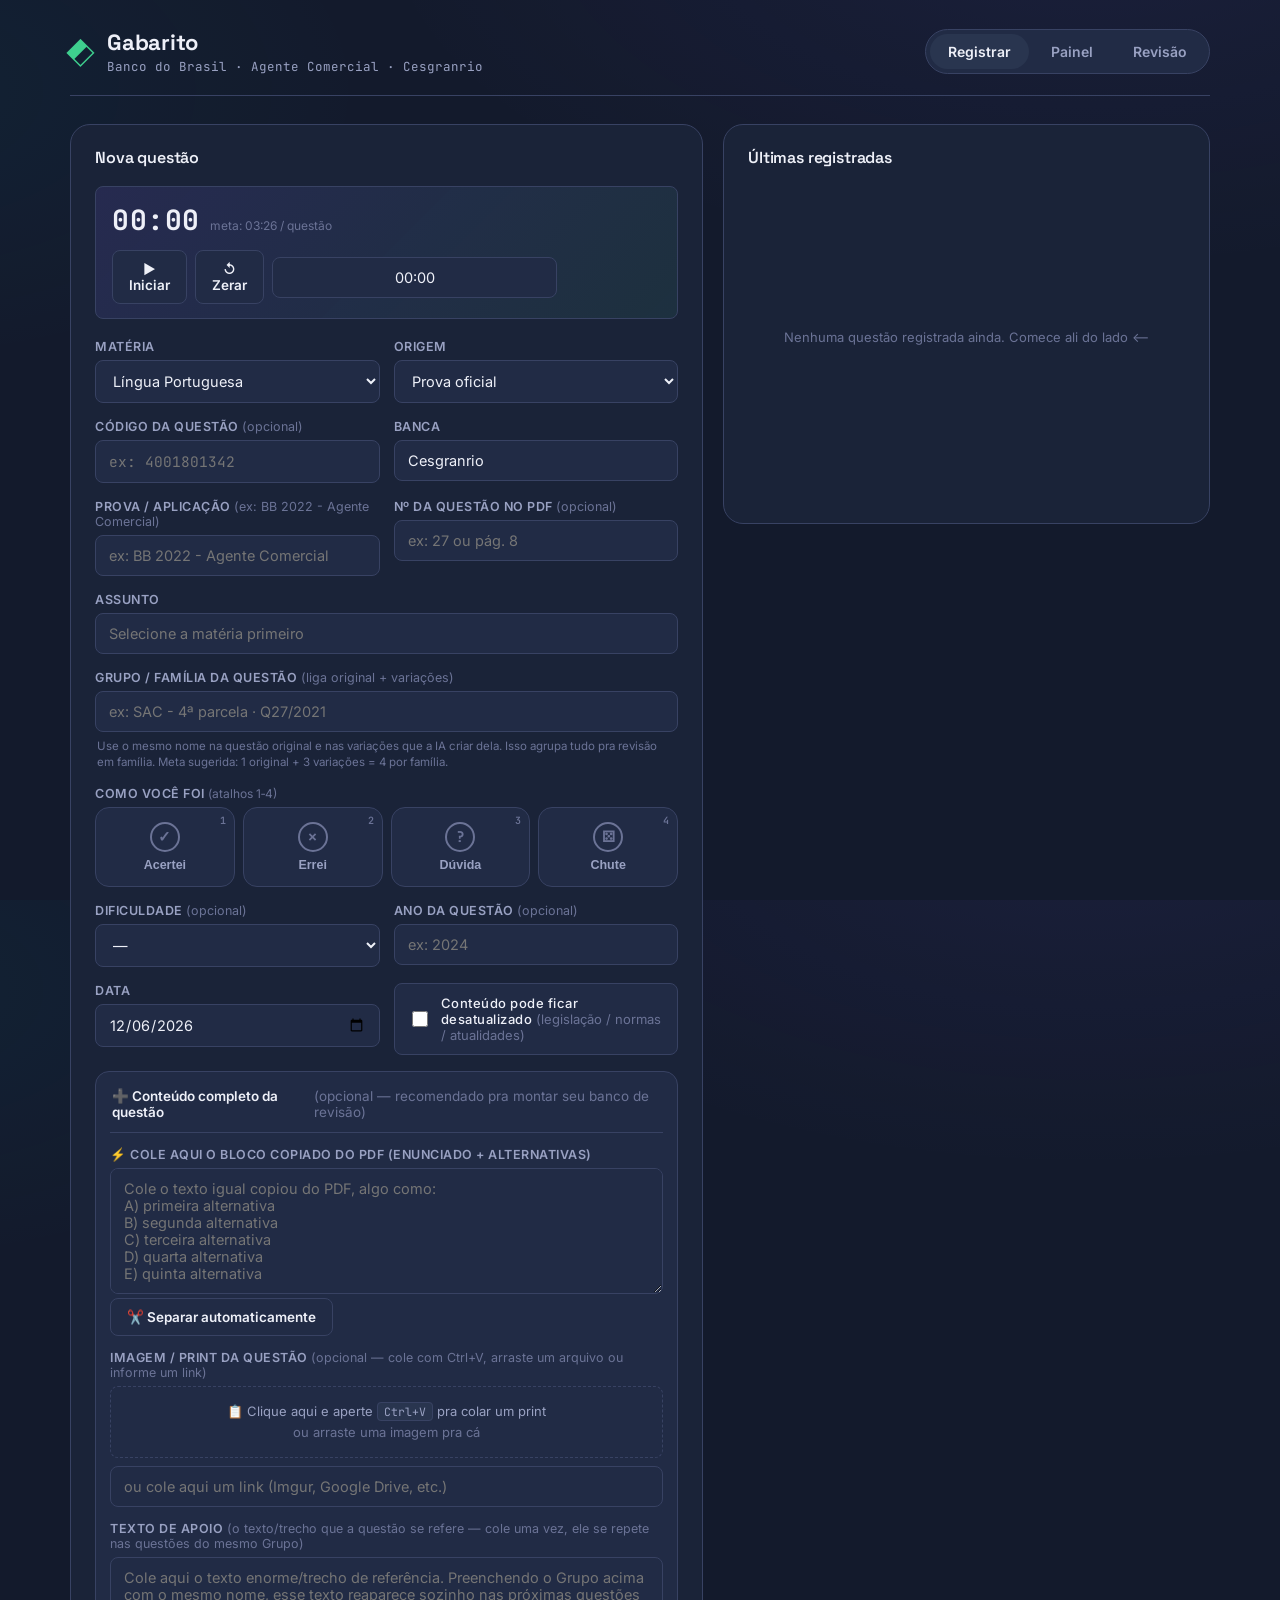
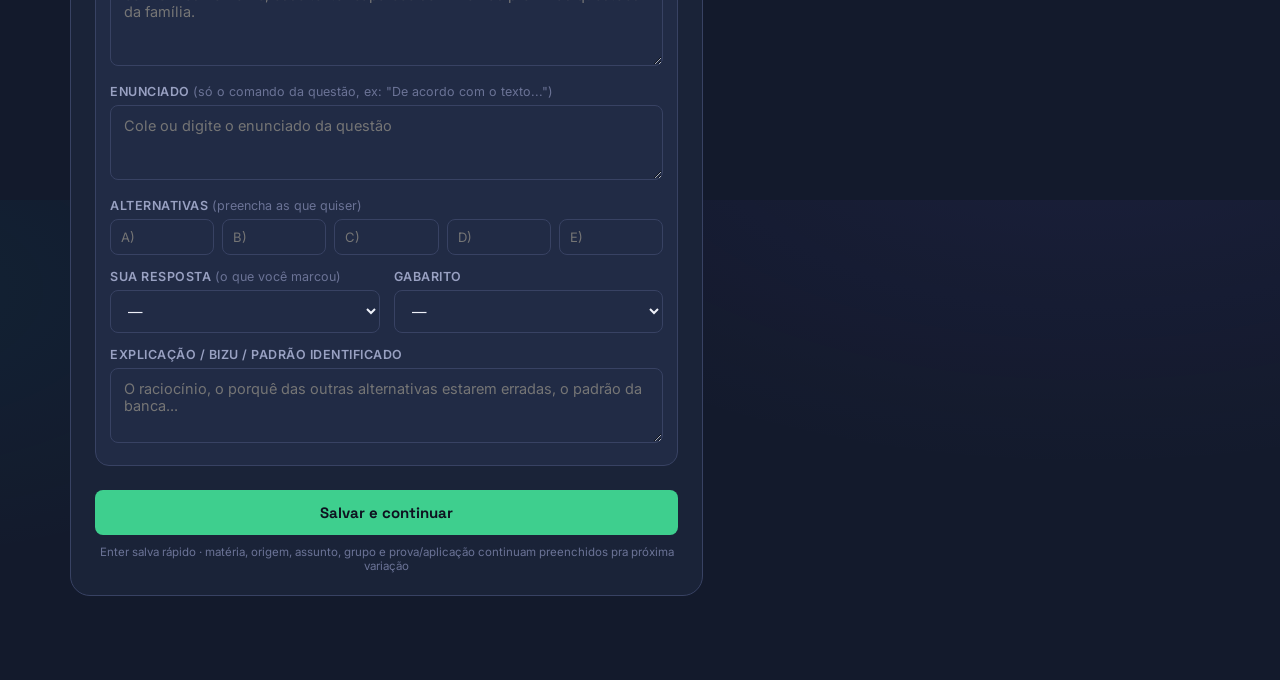
==== index.html @ b1c274a9 "Add files via upload" ====
<!DOCTYPE html>
<html lang="pt-BR">
<head>
<meta charset="UTF-8">
<meta name="viewport" content="width=device-width, initial-scale=1.0">
<title>Gabarito — Agente Comercial BB</title>
<link rel="preconnect" href="https://fonts.googleapis.com">
<link href="https://fonts.googleapis.com/css2?family=Space+Grotesk:wght@500;600;700&family=Inter:wght@400;500;600;700&family=JetBrains+Mono:wght@400;500;700&display=swap" rel="stylesheet">
<link rel="stylesheet" href="style.css">
</head>
<body>

<div class="app">

  <!-- ===== HEADER ===== -->
  <header class="topbar">
    <div class="brand">
      <span class="brand-mark">◧</span>
      <div class="brand-text">
        <h1>Gabarito</h1>
        <p>Banco do Brasil · Agente Comercial · Cesgranrio</p>
      </div>
    </div>
    <nav class="tabs" id="tabs">
      <button class="tab active" data-tab="registrar">Registrar</button>
      <button class="tab" data-tab="dashboard">Painel</button>
      <button class="tab" data-tab="revisao">Revisão <span class="tab-badge" id="revisao-badge" hidden>0</span></button>
    </nav>
  </header>

  <main>

    <!-- ===== TAB: REGISTRAR ===== -->
    <section class="tab-panel active" id="panel-registrar">
      <div class="grid-registrar">

        <form class="card form-registro" id="form-registro" autocomplete="off">
          <h2>Nova questão</h2>

          <div class="timer-box" id="timer-box">
            <div class="timer-left">
              <span class="timer-display" id="timer-display">00:00</span>
              <span class="timer-meta" id="timer-meta-texto"></span>
            </div>
            <div class="timer-actions">
              <button type="button" class="btn-secondary" id="btn-timer-toggle">▶ Iniciar</button>
              <button type="button" class="btn-secondary" id="btn-timer-reset">↺ Zerar</button>
              <input type="text" id="tempo-manual" inputmode="numeric" placeholder="mm:ss" title="Editar tempo manualmente">
            </div>
          </div>

          <div class="field-row">
            <div class="field">
              <label for="materia">Matéria</label>
              <select id="materia" required></select>
            </div>
            <div class="field">
              <label for="origem">Origem</label>
              <select id="origem">
                <option value="prova">Prova oficial</option>
                <option value="ia">Gerada por IA (treino)</option>
              </select>
            </div>
          </div>

          <div class="field-row" id="row-prova">
            <div class="field">
              <label for="codigo">Código da questão <span class="opt">(opcional)</span></label>
              <input type="text" id="codigo" inputmode="numeric" placeholder="ex: 4001801342">
            </div>
            <div class="field">
              <label for="banca">Banca</label>
              <input type="text" id="banca" value="Cesgranrio">
            </div>
          </div>

          <div class="field-row" id="row-prova-fonte">
            <div class="field">
              <label for="aplicacao">Prova / Aplicação <span class="opt">(ex: BB 2022 - Agente Comercial)</span></label>
              <input type="text" id="aplicacao" list="aplicacao-list" placeholder="ex: BB 2022 - Agente Comercial">
              <datalist id="aplicacao-list"></datalist>
            </div>
            <div class="field">
              <label for="questao-pdf">Nº da questão no PDF <span class="opt">(opcional)</span></label>
              <input type="text" id="questao-pdf" placeholder="ex: 27 ou pág. 8">
            </div>
          </div>

          <div class="field">
            <label for="assunto">Assunto</label>
            <input type="text" id="assunto" list="assunto-list" placeholder="Selecione a matéria primeiro">
            <datalist id="assunto-list"></datalist>
          </div>

          <div class="field">
            <label for="grupo">Grupo / família da questão <span class="opt">(liga original + variações)</span></label>
            <input type="text" id="grupo" list="grupo-list" placeholder="ex: SAC - 4ª parcela · Q27/2021">
            <datalist id="grupo-list"></datalist>
            <p class="field-hint">Use o mesmo nome na questão original e nas variações que a IA criar dela. Isso agrupa tudo pra revisão em família. Meta sugerida: 1 original + 3 variações = 4 por família.</p>
            <p class="field-hint field-contador-grupo" id="grupo-contador" hidden></p>
          </div>

          <div class="field">
            <label>Como você foi <span class="kbd-hint">(atalhos 1‑4)</span></label>
            <div class="status-picker" id="status-picker">
              <button type="button" class="bubble bubble-acertei" data-status="acertei">
                <span class="bubble-mark">✓</span><span>Acertei</span><kbd>1</kbd>
              </button>
              <button type="button" class="bubble bubble-errei" data-status="errei">
                <span class="bubble-mark">✕</span><span>Errei</span><kbd>2</kbd>
              </button>
              <button type="button" class="bubble bubble-duvida" data-status="duvida">
                <span class="bubble-mark">?</span><span>Dúvida</span><kbd>3</kbd>
              </button>
              <button type="button" class="bubble bubble-chute" data-status="chute">
                <span class="bubble-mark">⚄</span><span>Chute</span><kbd>4</kbd>
              </button>
            </div>
          </div>

          <div class="field" id="motivo-field" hidden>
            <label for="motivo-categoria">Categoria do erro / dúvida</label>
            <select id="motivo-categoria">
              <option value="">— selecione —</option>
              <option value="nao_sabia">Não sabia o conteúdo</option>
              <option value="interpretei_mal">Interpretei mal o enunciado</option>
              <option value="pegadinha_comando">Caí na pegadinha do comando (EXCETO / NÃO / só uma correta)</option>
              <option value="erro_calculo">Erro de cálculo / conta</option>
              <option value="confundi_conceito">Confundi com conceito parecido</option>
              <option value="chute_puro">Chute mesmo, não tinha ideia</option>
            </select>
            <label for="motivo" class="label-secundaria">Detalhe (opcional)</label>
            <textarea id="motivo" rows="2" placeholder="ex: confundi differential privacy com data augmentation"></textarea>
          </div>

          <div class="field-row">
            <div class="field">
              <label for="dificuldade">Dificuldade <span class="opt">(opcional)</span></label>
              <select id="dificuldade">
                <option value="">—</option>
                <option value="muito_facil">Muito fácil</option>
                <option value="facil">Fácil</option>
                <option value="moderada">Moderada</option>
                <option value="dificil">Difícil</option>
                <option value="muito_dificil">Muito difícil</option>
              </select>
            </div>
            <div class="field">
              <label for="ano">Ano da questão <span class="opt">(opcional)</span></label>
              <input type="number" id="ano" placeholder="ex: 2024" min="1990" max="2100">
            </div>
          </div>

          <div class="field-row">
            <div class="field">
              <label for="data">Data</label>
              <input type="date" id="data">
            </div>
            <div class="field field-check-wrap">
              <label class="field-check" for="volatil">
                <input type="checkbox" id="volatil">
                <span>Conteúdo pode ficar desatualizado <span class="opt">(legislação / normas / atualidades)</span></span>
              </label>
            </div>
          </div>

          <details class="conteudo-completo" open>
            <summary>➕ Conteúdo completo da questão <span class="opt">(opcional — recomendado pra montar seu banco de revisão)</span></summary>

            <div class="field colar-pdf-box">
              <label for="colar-bruto">⚡ Cole aqui o bloco copiado do PDF (enunciado + alternativas)</label>
              <textarea id="colar-bruto" rows="6" placeholder="Cole o texto igual copiou do PDF, algo como:
A) primeira alternativa
B) segunda alternativa
C) terceira alternativa
D) quarta alternativa
E) quinta alternativa

Funciona com A) (A) A. A- etc."></textarea>
              <div class="colar-pdf-actions">
                <button type="button" class="btn-secondary" id="btn-colar-separar">✂️ Separar automaticamente</button>
                <span class="colar-pdf-status" id="colar-pdf-status"></span>
              </div>
            </div>

            <div class="field">
              <label>Imagem / print da questão <span class="opt">(opcional — cole com Ctrl+V, arraste um arquivo ou informe um link)</span></label>
              <div class="imagem-dropzone" id="imagem-dropzone" tabindex="0">
                <div class="imagem-dropzone-empty" id="imagem-dropzone-empty">
                  📋 Clique aqui e aperte <kbd>Ctrl+V</kbd> pra colar um print<br><span class="opt">ou arraste uma imagem pra cá</span>
                </div>
                <div class="imagem-preview-wrap" id="imagem-preview-wrap" hidden>
                  <img id="imagem-preview" alt="Print da questão">
                  <button type="button" class="btn-remover-imagem" id="btn-remover-imagem">✕ Remover</button>
                </div>
              </div>
              <input type="text" id="imagem-link" placeholder="ou cole aqui um link (Imgur, Google Drive, etc.)">
            </div>

            <div class="field">
              <label for="texto-base">Texto de apoio <span class="opt">(o texto/trecho que a questão se refere — cole uma vez, ele se repete nas questões do mesmo Grupo)</span></label>
              <textarea id="texto-base" rows="5" placeholder="Cole aqui o texto enorme/trecho de referência. Preenchendo o Grupo acima com o mesmo nome, esse texto reaparece sozinho nas próximas questões da família."></textarea>
              <p class="field-hint" id="texto-base-hint" hidden>↑ Preenchido automaticamente a partir de outra questão do mesmo grupo. Edite se precisar.</p>
            </div>

            <div class="field">
              <label for="enunciado">Enunciado <span class="opt">(só o comando da questão, ex: "De acordo com o texto...")</span></label>
              <textarea id="enunciado" rows="3" placeholder="Cole ou digite o enunciado da questão"></textarea>
            </div>

            <div class="field">
              <label>Alternativas <span class="opt">(preencha as que quiser)</span></label>
              <div class="alt-grid">
                <input type="text" id="alt-a" placeholder="A)">
                <input type="text" id="alt-b" placeholder="B)">
                <input type="text" id="alt-c" placeholder="C)">
                <input type="text" id="alt-d" placeholder="D)">
                <input type="text" id="alt-e" placeholder="E)">
              </div>
            </div>

            <div class="field-row">
              <div class="field">
                <label for="resposta-marcada">Sua resposta <span class="opt">(o que você marcou)</span></label>
                <select id="resposta-marcada">
                  <option value="">—</option>
                  <option value="A">A</option>
                  <option value="B">B</option>
                  <option value="C">C</option>
                  <option value="D">D</option>
                  <option value="E">E</option>
                </select>
              </div>
              <div class="field">
                <label for="gabarito">Gabarito</label>
                <select id="gabarito">
                  <option value="">—</option>
                  <option value="A">A</option>
                  <option value="B">B</option>
                  <option value="C">C</option>
                  <option value="D">D</option>
                  <option value="E">E</option>
                </select>
              </div>
            </div>

            <div class="field">
              <label for="explicacao">Explicação / bizu / padrão identificado</label>
              <textarea id="explicacao" rows="3" placeholder="O raciocínio, o porquê das outras alternativas estarem erradas, o padrão da banca..."></textarea>
            </div>
          </details>

          <button type="submit" class="btn-primary" id="btn-salvar">Salvar e continuar</button>
          <p class="save-hint">Enter salva rápido · matéria, origem, assunto, grupo e prova/aplicação continuam preenchidos pra próxima variação</p>
        </form>

        <div class="card recentes">
          <h2>Últimas registradas</h2>
          <div id="lista-recentes" class="lista-recentes"></div>
        </div>

      </div>
    </section>

    <!-- ===== TAB: DASHBOARD ===== -->
    <section class="tab-panel" id="panel-dashboard">
      <div class="dash-grid">

        <div class="card filtro-periodo-card span2">
          <div class="filtro-periodo-row">
            <div>
              <h2>Desempenho no período</h2>
              <p class="card-sub" id="filtro-periodo-resumo">Tudo, desde o início</p>
            </div>
            <div class="filtro-periodo-controles">
              <select id="filtro-periodo">
                <option value="hoje">Hoje</option>
                <option value="semana">Últimos 7 dias</option>
                <option value="mes">Últimos 30 dias</option>
                <option value="tudo" selected>Tudo</option>
                <option value="custom">Personalizado</option>
              </select>
              <input type="date" id="filtro-periodo-de" hidden>
              <span class="filtro-periodo-ate-label" id="filtro-periodo-ate-label" hidden>até</span>
              <input type="date" id="filtro-periodo-ate" hidden>
            </div>
          </div>
          <p class="field-hint">Esse filtro vale pros cartões de desempenho abaixo (acertos, ritmo, prioridade, assuntos). Meta geral e sequência de estudo sempre olham pra tudo.</p>
        </div>

        <div class="card meta-card span2">
          <div class="meta-header">
            <div>
              <h2>Meta de questões</h2>
              <p id="meta-numero" class="meta-numero">0 / 1000</p>
              <p id="meta-origem" class="meta-origem"></p>
            </div>
            <p id="meta-pct" class="meta-pct">0%</p>
          </div>
          <div class="gabarito-grid" id="gabarito-grid" aria-label="Cada bolinha representa uma questão resolvida"></div>
        </div>

        <div class="stats-grid span2">
          <div class="card stat-card stat-acertei">
            <span class="stat-label">Acertei</span>
            <span class="stat-value" id="stat-acertei">0</span>
            <span class="stat-pct" id="stat-acertei-pct">0%</span>
          </div>
          <div class="card stat-card stat-errei">
            <span class="stat-label">Errei</span>
            <span class="stat-value" id="stat-errei">0</span>
            <span class="stat-pct" id="stat-errei-pct">0%</span>
          </div>
          <div class="card stat-card stat-duvida">
            <span class="stat-label">Dúvida</span>
            <span class="stat-value" id="stat-duvida">0</span>
            <span class="stat-pct" id="stat-duvida-pct">0%</span>
          </div>
          <div class="card stat-card stat-chute">
            <span class="stat-label">Chute</span>
            <span class="stat-value" id="stat-chute">0</span>
            <span class="stat-pct" id="stat-chute-pct">0%</span>
          </div>
        </div>

        <div class="card">
          <h2>Tempo de estudo</h2>
          <p class="card-sub">Registre quanto tempo você estudou (teoria, revisão, questões — tudo entra aqui)</p>
          <div class="tempo-estudo-add">
            <input type="date" id="tempo-estudo-data">
            <input type="number" id="tempo-estudo-min" placeholder="minutos" min="1" max="1000">
            <button type="button" class="btn-secondary" id="btn-tempo-estudo-add">+ Adicionar</button>
          </div>
          <p class="tempo-estudo-resumo" id="tempo-estudo-resumo"></p>
          <div id="tempo-estudo-semana" class="materias-bars"></div>
        </div>

        <div class="card">
          <div class="streak-row">
            <div>
              <h2>Sequência de estudo</h2>
              <p class="card-sub">Dias seguidos com pelo menos 1 questão registrada</p>
            </div>
            <p class="streak-numero" id="streak-numero">0 dias</p>
          </div>
        </div>

        <div class="card ritmo-card">
          <div class="ritmo-header">
            <div>
              <h2>Ritmo de prova</h2>
              <p class="card-sub">Baseado no seu cronômetro por questão.</p>
            </div>
            <div class="ritmo-config">
              <label for="tempo-prova-min">Tempo total (min)</label>
              <input type="number" id="tempo-prova-min" min="30" max="600" step="5">
            </div>
          </div>
          <p class="ritmo-resumo" id="ritmo-resumo"></p>
          <div id="ritmo-bars" class="materias-bars"></div>
        </div>

        <div class="card">
          <h2>Prioridade de ataque</h2>
          <p class="card-sub">Cruza erro + tempo gasto (mín. 3 questões)</p>
          <div id="prioridade-lista" class="ranking-fracos"></div>
        </div>

        <div class="card">
          <h2>Taxa de acerto por matéria</h2>
          <div id="materias-bars" class="materias-bars"></div>
        </div>
        <div class="card">
          <h2>Assuntos mais fracos</h2>
          <p class="card-sub">Ordenado por taxa de erro (mín. 3 questões)</p>
          <div id="ranking-fracos" class="ranking-fracos"></div>
        </div>

        <div class="card span2">
          <h2>Famílias de questões</h2>
          <p class="card-sub">Questão original + variações da IA agrupadas pelo campo "Grupo". Meta: 4 por família (1 original + 3 variações). Mostra onde você ainda não fechou a família toda.</p>
          <div id="familias-lista" class="ranking-fracos"></div>
        </div>

        <div class="card span2">
          <h2>Backup dos dados</h2>
          <p class="card-sub">Tudo fica salvo só neste navegador. Exporte de vez em quando pra não perder nada.</p>
          <div class="backup-actions">
            <button class="btn-secondary" id="btn-exportar">Exportar backup (JSON)</button>
            <label class="btn-secondary btn-file">
              Importar backup
              <input type="file" id="input-importar" accept="application/json" hidden>
            </label>
            <button class="btn-secondary btn-danger" id="btn-limpar">Limpar todos os dados</button>
          </div>
        </div>

      </div>
    </section>

    <!-- ===== TAB: REVISÃO ===== -->
    <section class="tab-panel" id="panel-revisao">
      <div class="card">
        <div class="revisao-header">
          <h2>Revisar questões</h2>
          <div class="revisao-filtros">
            <select id="filtro-materia">
              <option value="">Todas as matérias</option>
            </select>
            <select id="filtro-origem">
              <option value="">Prova + IA</option>
              <option value="prova">Só prova oficial</option>
              <option value="ia">Só geradas por IA</option>
            </select>
            <select id="filtro-status">
              <option value="">Errei + Dúvida</option>
              <option value="errei">Só errei</option>
              <option value="duvida">Só dúvida</option>
              <option value="acertei">Só acertei</option>
              <option value="chute">Só chute</option>
              <option value="vencidas">Vencidas p/ revisar</option>
              <option value="todas">Todas (exceto revisadas)</option>
              <option value="revisadas">Já revisadas</option>
            </select>
            <button type="button" class="btn-primary btn-praticar" id="btn-iniciar-pratica">▶ Praticar estas questões</button>
          </div>
        </div>
        <div id="filtro-grupo-banner" class="filtro-grupo-banner" hidden></div>
        <div id="lista-revisao" class="lista-revisao"></div>
        <p id="revisao-vazio" class="empty-state" hidden>Nada por aqui — filtre por outra matéria ou registre mais questões.</p>
      </div>
    </section>

  </main>

</div>

<div class="lightbox" id="lightbox">
  <img id="lightbox-img" alt="Imagem ampliada">
</div>

<div class="pratica-overlay" id="pratica-overlay">
  <div class="pratica-modal">
    <div class="pratica-top">
      <span class="pratica-progresso" id="pratica-progresso">1 / 1</span>
      <span class="pratica-placar" id="pratica-placar"></span>
      <button type="button" class="btn-secondary" id="btn-pratica-sair">✕ Sair</button>
    </div>
    <div class="pratica-body" id="pratica-body"></div>
  </div>
</div>

<script src="app.js"></script>
</body>
</html>
---- style.css ----
/* ==========================================================================
   Design tokens
   Cores herdadas do esquema de matérias do Track Concursos, pra manter
   consistência entre as duas ferramentas.
   ========================================================================== */
:root{
  --bg:            #131a2c;
  --bg-elev:       #1a2338;
  --surface:       #212b45;
  --surface-2:     #29354f;
  --border:        #384263;
  --text:          #eef0f8;
  --text-muted:    #99a1c2;
  --text-faint:    #6b7396;

  --acertei:  #3ecf8e;
  --acertei-bg: rgba(62,207,142,0.12);
  --errei:    #f55a5a;
  --errei-bg: rgba(245,90,90,0.12);
  --duvida:   #f5c842;
  --duvida-bg: rgba(245,200,66,0.12);
  --chute:    #7c5cfc;
  --chute-bg: rgba(124,92,252,0.12);

  --mat-portugues: #f55a5a;
  --mat-ingles:    #4f8ef7;
  --mat-matematica:#7c5cfc;
  --mat-financeiro:#3ecf8e;
  --mat-probabilidade:#f5c842;
  --mat-bancarios: #f5874a;
  --mat-informatica: #00bcd4;
  --mat-vendas:    #ff7ab8;

  --ia:            #4f8ef7;
  --ia-bg:         rgba(79,142,247,0.12);
  --prova:         #8d95b3;
  --prova-bg:      rgba(141,149,179,0.12);
  --alerta:        #f5c842;
  --alerta-bg:     rgba(245,200,66,0.12);

  --radius-s: 8px;
  --radius-m: 14px;
  --radius-l: 20px;

  --font-display: 'Space Grotesk', sans-serif;
  --font-body: 'Inter', sans-serif;
  --font-mono: 'JetBrains Mono', monospace;
}

*{ box-sizing:border-box; }
[hidden]{ display:none !important; }
html,body{ height:100%; }
body{
  margin:0;
  background:
    radial-gradient(1200px 600px at 85% -10%, rgba(124,92,252,0.07), transparent 60%),
    radial-gradient(900px 500px at -10% 10%, rgba(0,188,212,0.05), transparent 55%),
    var(--bg);
  color:var(--text);
  font-family:var(--font-body);
  -webkit-font-smoothing:antialiased;
}

.app{ max-width:1180px; margin:0 auto; padding:0 20px 64px; }

/* ==========================================================================
   Topbar
   ========================================================================== */
.topbar{
  display:flex; align-items:center; justify-content:space-between;
  flex-wrap:wrap; gap:16px;
  padding:28px 0 20px;
  border-bottom:1px solid var(--border);
  margin-bottom:28px;
}
.brand{ display:flex; align-items:center; gap:12px; }
.brand-mark{
  font-size:26px; color:var(--acertei);
  transform:rotate(45deg); display:inline-block;
}
.brand-text h1{
  font-family:var(--font-display); font-size:22px; font-weight:700;
  margin:0; letter-spacing:-0.01em;
}
.brand-text p{
  margin:2px 0 0; font-size:12.5px; color:var(--text-muted);
  font-family:var(--font-mono);
}

.tabs{ display:flex; gap:4px; background:var(--surface); padding:4px; border-radius:999px; border:1px solid var(--border); }
.tab{
  font-family:var(--font-body); font-weight:600; font-size:14px;
  color:var(--text-muted); background:transparent; border:none;
  padding:9px 18px; border-radius:999px; cursor:pointer;
  transition:background .15s, color .15s;
}
.tab:hover{ color:var(--text); }
.tab.active{ background:var(--surface-2); color:var(--text); }
.tab-badge{
  display:inline-flex; align-items:center; justify-content:center;
  min-width:18px; height:18px; padding:0 5px; margin-left:6px;
  background:var(--errei); color:#0e1220; font-family:var(--font-mono);
  font-size:10.5px; font-weight:700; border-radius:99px; vertical-align:middle;
}

/* ==========================================================================
   Layout helpers
   ========================================================================== */
.tab-panel{ display:none; animation:fade .25s ease; }
.tab-panel.active{ display:block; }
@keyframes fade{ from{opacity:0; transform:translateY(4px);} to{opacity:1; transform:none;} }

.card{
  background:var(--bg-elev); border:1px solid var(--border);
  border-radius:var(--radius-l); padding:22px 24px; margin-bottom:20px;
}
.card h2{
  font-family:var(--font-display); font-size:16px; font-weight:600;
  margin:0 0 4px; letter-spacing:-0.01em;
}
.card-sub{ font-size:12.5px; color:var(--text-muted); margin:0 0 14px; }

.grid-registrar{ display:grid; grid-template-columns:1.3fr 1fr; gap:20px; align-items:start; }
.grid-2col{ display:grid; grid-template-columns:1fr 1fr; gap:20px; }

.dash-grid{ display:grid; grid-template-columns:1fr 1fr; gap:20px; align-items:start; }
.dash-grid > .span2{ grid-column:1 / -1; }

@media (max-width:860px){
  .grid-registrar, .grid-2col, .dash-grid{ grid-template-columns:1fr; }
  .dash-grid > .span2{ grid-column:1; }
  .topbar{ flex-direction:column; align-items:flex-start; }
  .card.recentes{ position:static; min-height:0; }
}

/* ==========================================================================
   Form
   ========================================================================== */
.form-registro h2{ margin-bottom:18px; }

.timer-box{
  display:flex; align-items:center; justify-content:space-between; flex-wrap:wrap; gap:12px;
  background:linear-gradient(135deg, rgba(124,92,252,0.12), rgba(62,207,142,0.08));
  border:1px solid var(--border); border-radius:var(--radius-s);
  padding:14px 16px; margin-bottom:20px;
}
.timer-left{ display:flex; align-items:baseline; gap:10px; }
.timer-display{
  font-family:var(--font-mono, monospace); font-size:28px; font-weight:700; color:var(--text);
  letter-spacing:.02em; min-width:78px;
}
.timer-display.timer-estourado{ color:var(--errei); }
.timer-meta{ font-size:12px; color:var(--text-faint); }
.timer-actions{ display:flex; align-items:center; gap:8px; }
.timer-actions input{
  width:64px; background:var(--surface); border:1px solid var(--border); color:var(--text);
  border-radius:var(--radius-s); padding:8px 10px; font-family:var(--font-mono, monospace);
  text-align:center; font-size:13px;
}

.field{ margin-bottom:16px; }
.field-row{ display:grid; grid-template-columns:1fr 1fr; gap:14px; }
.field-row .field{ margin-bottom:16px; }
label{
  display:block; font-size:12.5px; font-weight:600; color:var(--text-muted);
  margin-bottom:6px; text-transform:uppercase; letter-spacing:.04em;
}
label.label-secundaria{ margin-top:12px; }
.opt{ text-transform:none; font-weight:400; letter-spacing:normal; color:var(--text-faint); }
.kbd-hint{ text-transform:none; font-weight:400; letter-spacing:normal; color:var(--text-faint); font-size:12px; }
.field-hint{ margin:6px 2px 0; font-size:11.5px; color:var(--text-faint); line-height:1.4; }
.field-contador-grupo{ color:var(--ia); font-weight:600; }

input[type=text], input[type=number], input[type=date], select, textarea{
  width:100%; background:var(--surface); border:1px solid var(--border);
  color:var(--text); font-family:var(--font-body); font-size:14.5px;
  padding:11px 13px; border-radius:var(--radius-s); outline:none; box-shadow:none;
  transition:border-color .15s, background .15s, box-shadow .15s;
}
input:focus, select:focus, textarea:focus{
  border-color:var(--chute); background:var(--surface-2);
  box-shadow:0 0 0 3px rgba(124,92,252,0.16);
}
textarea{ resize:vertical; font-family:var(--font-body); }
#codigo{ font-family:var(--font-mono); }

/* checkbox de conteúdo volátil */
.field-check-wrap{ display:flex; align-items:flex-end; }
.field-check{
  display:flex; align-items:center; gap:10px; cursor:pointer;
  background:var(--surface); border:1px solid var(--border); border-radius:var(--radius-s);
  padding:11px 13px; width:100%; margin:0;
  text-transform:none; font-size:13px; font-weight:500; color:var(--text);
}
.field-check input[type=checkbox]{
  width:16px; height:16px; flex-shrink:0; accent-color:var(--alerta); cursor:pointer;
}
.field-check:has(input:checked){ border-color:var(--alerta); background:var(--alerta-bg); }

/* conteúdo completo colapsável */
.conteudo-completo{
  border:1px solid var(--border); border-radius:var(--radius-m);
  padding:4px 14px; margin-bottom:18px; background:var(--surface);
}
.conteudo-completo summary{
  cursor:pointer; padding:12px 2px; font-size:13.5px; font-weight:600;
  color:var(--text-muted); list-style:none; display:flex; align-items:center; gap:6px;
}
.conteudo-completo summary::-webkit-details-marker{ display:none; }
.conteudo-completo[open] summary{ color:var(--text); border-bottom:1px solid var(--border); margin-bottom:14px; }
.conteudo-completo .field{ margin-bottom:14px; }
.conteudo-completo .field:last-child{ margin-bottom:14px; }

/* imagem / print da questão */
.imagem-dropzone{
  border:1.5px dashed var(--border); border-radius:var(--radius-s);
  background:var(--surface); padding:14px; cursor:pointer; outline:none;
  transition:border-color .15s, background .15s;
}
.imagem-dropzone:focus, .imagem-dropzone:hover{ border-color:var(--chute); }
.imagem-dropzone.dragover{ border-color:var(--acertei); background:var(--acertei-bg); }
.imagem-dropzone-empty{ text-align:center; font-size:13px; color:var(--text-muted); line-height:1.6; }
.imagem-dropzone-empty kbd{
  font-family:var(--font-mono); background:var(--surface-2); border:1px solid var(--border);
  border-radius:4px; padding:1px 6px; font-size:11.5px;
}
.imagem-preview-wrap{ position:relative; display:inline-block; max-width:100%; }
.imagem-preview-wrap img{
  display:block; max-width:100%; max-height:260px; border-radius:var(--radius-s);
  border:1px solid var(--border);
}
.btn-remover-imagem{
  position:absolute; top:8px; right:8px; font-size:11.5px; font-weight:600;
  background:rgba(14,18,32,0.85); color:var(--text); border:1px solid var(--border);
  border-radius:99px; padding:4px 10px; cursor:pointer;
}
.btn-remover-imagem:hover{ border-color:var(--errei); color:var(--errei); }
#imagem-link{ margin-top:8px; }

/* miniaturas de imagem nas listas */
.thumb-mini{
  width:38px; height:38px; object-fit:cover; border-radius:6px;
  border:1px solid var(--border); flex-shrink:0; cursor:zoom-in;
}
.thumb-rev{ width:56px; height:56px; margin:2px 0; }
.chip-imagem{ text-decoration:none; cursor:pointer; }
.chip-imagem:hover{ border-color:var(--chute); color:var(--text); }

/* lightbox */
.lightbox{
  display:none;
  position:fixed; inset:0; background:rgba(8,10,18,0.88);
  align-items:center; justify-content:center;
  z-index:999; padding:32px; cursor:zoom-out;
}
.lightbox.aberta{ display:flex; }
.lightbox img{ max-width:100%; max-height:100%; border-radius:var(--radius-m); box-shadow:0 20px 60px rgba(0,0,0,0.5); }

/* badge de contagem de família (N/4) */
.badge-contagem{
  font-family:var(--font-mono); font-size:11.5px; font-weight:700; color:var(--text-faint);
  background:var(--surface-2); border:1px solid var(--border); border-radius:99px;
  padding:2px 9px; flex-shrink:0;
}
.badge-contagem.badge-completa{ color:var(--acertei); border-color:var(--acertei); }

/* botão duplicar/nova variação na lista de recentes */
.btn-duplicar{
  font-size:11px; font-weight:600; color:var(--ia); background:var(--ia-bg);
  border:1px solid transparent; border-radius:99px; padding:5px 10px;
  cursor:pointer; white-space:nowrap; flex-shrink:0;
}
.btn-duplicar:hover{ filter:brightness(1.15); }

.alt-grid{ display:grid; grid-template-columns:repeat(5,1fr); gap:8px; }
.alt-grid input{ font-size:13px; padding:9px 10px; }
@media (max-width:640px){ .alt-grid{ grid-template-columns:repeat(2,1fr); } }

/* status bubble picker — "cartão-resposta" */
.status-picker{ display:grid; grid-template-columns:repeat(4,1fr); gap:8px; }
.bubble{
  display:flex; flex-direction:column; align-items:center; gap:6px;
  background:var(--surface); border:1.5px solid var(--border);
  border-radius:var(--radius-m); padding:14px 8px; cursor:pointer;
  color:var(--text-muted); font-size:12.5px; font-weight:600;
  position:relative; transition:transform .1s, border-color .15s, background .15s;
}
.bubble:hover{ transform:translateY(-1px); }
.bubble-mark{
  width:30px; height:30px; border-radius:50%; display:flex; align-items:center;
  justify-content:center; font-size:15px; font-weight:700;
  border:2px solid var(--text-faint); color:var(--text-faint);
  font-family:var(--font-mono);
}
.bubble kbd{
  position:absolute; top:6px; right:8px; font-family:var(--font-mono);
  font-size:10px; color:var(--text-faint);
}
.bubble-acertei.selected{ border-color:var(--acertei); background:var(--acertei-bg); color:var(--acertei); }
.bubble-acertei.selected .bubble-mark{ background:var(--acertei); border-color:var(--acertei); color:#0e1220; }
.bubble-errei.selected{ border-color:var(--errei); background:var(--errei-bg); color:var(--errei); }
.bubble-errei.selected .bubble-mark{ background:var(--errei); border-color:var(--errei); color:#0e1220; }
.bubble-duvida.selected{ border-color:var(--duvida); background:var(--duvida-bg); color:var(--duvida); }
.bubble-duvida.selected .bubble-mark{ background:var(--duvida); border-color:var(--duvida); color:#0e1220; }
.bubble-chute.selected{ border-color:var(--chute); background:var(--chute-bg); color:var(--chute); }
.bubble-chute.selected .bubble-mark{ background:var(--chute); border-color:var(--chute); color:#0e1220; }

.btn-primary{
  width:100%; margin-top:6px; padding:13px; border:none; border-radius:var(--radius-s);
  background:var(--acertei); color:#0e1220; font-family:var(--font-display);
  font-weight:700; font-size:15px; cursor:pointer; transition:filter .15s;
}
.btn-primary:hover{ filter:brightness(1.08); }
.save-hint{ text-align:center; font-size:11.5px; color:var(--text-faint); margin:10px 0 0; }

.btn-secondary{
  background:var(--surface); border:1px solid var(--border); color:var(--text);
  font-family:var(--font-body); font-weight:600; font-size:13.5px;
  padding:10px 16px; border-radius:var(--radius-s); cursor:pointer;
  display:inline-flex; align-items:center; gap:8px;
}
.btn-secondary:hover{ background:var(--surface-2); }
.btn-danger{ color:var(--mat-portugues); border-color:var(--mat-portugues); }
.btn-danger:hover{ background:rgba(245,90,90,0.1); }
.btn-file{ position:relative; }
.backup-actions{ display:flex; gap:10px; flex-wrap:wrap; }

/* recentes */
.card.recentes{ position:sticky; top:20px; min-height:400px; display:flex; flex-direction:column; }
.lista-recentes{ display:flex; flex-direction:column; gap:8px; max-height:520px; overflow:auto; flex:1; }
.lista-recentes:has(.empty-state){ justify-content:center; }
.item-recente{
  display:flex; align-items:center; gap:10px; padding:10px 12px;
  background:var(--surface); border-radius:var(--radius-s); border:1px solid var(--border);
  font-size:13px;
}
.item-recente .dot{ width:9px; height:9px; border-radius:50%; flex-shrink:0; }
.item-recente .info{ flex:1; min-width:0; }
.item-recente .info b{ display:block; font-size:13px; }
.item-recente .info span{ color:var(--text-muted); font-size:11.5px; }
.item-recente .info .chip{ margin-top:4px; }
.item-recente .codigo{ font-family:var(--font-mono); color:var(--text-faint); font-size:11px; }
.empty-state{ color:var(--text-faint); font-size:13px; text-align:center; padding:24px 0; }

/* badges de origem e chips */
.origem-badge{
  font-size:10.5px; font-weight:700; padding:3px 8px; border-radius:99px;
  text-transform:uppercase; letter-spacing:.03em; flex-shrink:0; white-space:nowrap;
}
.origem-badge.origem-prova{ background:var(--prova-bg); color:var(--prova); }
.origem-badge.origem-ia{ background:var(--ia-bg); color:var(--ia); }

.chip{
  display:inline-flex; align-items:center; gap:4px;
  font-size:10.5px; font-weight:600; color:var(--text-muted);
  background:var(--surface-2); border:1px solid var(--border);
  padding:2px 8px; border-radius:99px; font-family:var(--font-mono);
}
.chip-grupo{ cursor:pointer; }
.chip-grupo:hover{ border-color:var(--chute); color:var(--text); }
.chip-alerta{ background:var(--alerta-bg); color:var(--alerta); border-color:transparent; font-family:var(--font-body); }

/* ==========================================================================
   Dashboard
   ========================================================================== */
.meta-card .meta-header{ display:flex; justify-content:space-between; align-items:flex-end; margin-bottom:16px; }
.meta-numero{ font-family:var(--font-display); font-size:30px; font-weight:700; margin:2px 0 0; }
.meta-origem{ font-family:var(--font-mono); font-size:11.5px; color:var(--text-faint); margin:4px 0 0; }
.meta-pct{ font-family:var(--font-mono); font-size:20px; color:var(--acertei); margin:0; }

.gabarito-grid{
  display:grid; grid-template-columns:repeat(50,1fr); gap:3px;
  max-height:220px; overflow:auto; padding-right:2px;
}
.gab-dot{
  aspect-ratio:1; border-radius:50%; background:var(--surface-2);
  border:1px solid var(--border);
}
.gab-dot.g-acertei{ background:var(--acertei); border-color:var(--acertei); }
.gab-dot.g-errei{ background:var(--errei); border-color:var(--errei); }
.gab-dot.g-duvida{ background:var(--duvida); border-color:var(--duvida); }
.gab-dot.g-chute{ background:var(--chute); border-color:var(--chute); }
@media (max-width:860px){ .gabarito-grid{ grid-template-columns:repeat(25,1fr); } }

.stats-grid{ display:grid; grid-template-columns:repeat(4,1fr); gap:14px; margin-bottom:20px; }
@media (max-width:640px){ .stats-grid{ grid-template-columns:repeat(2,1fr); } }
.stat-card{ padding:16px 18px; }
.stat-label{ display:block; font-size:12px; font-weight:600; text-transform:uppercase; letter-spacing:.04em; color:var(--text-muted); }
.stat-value{ display:block; font-family:var(--font-display); font-size:28px; font-weight:700; margin-top:4px; }
.stat-pct{ display:block; font-family:var(--font-mono); font-size:12px; color:var(--text-faint); margin-top:2px; }
.stat-acertei .stat-value{ color:var(--acertei); }
.stat-errei .stat-value{ color:var(--errei); }
.stat-duvida .stat-value{ color:var(--duvida); }
.stat-chute .stat-value{ color:var(--chute); }

.materias-bars{ display:flex; flex-direction:column; gap:12px; }
.mbar-row{ display:flex; align-items:center; gap:10px; }
.mbar-label{ width:150px; flex-shrink:0; font-size:12.5px; color:var(--text-muted); }
.mbar-track{ flex:1; height:8px; background:var(--surface); border-radius:99px; overflow:hidden; }
.mbar-fill{ height:100%; border-radius:99px; }
.mbar-pct{ width:42px; text-align:right; font-family:var(--font-mono); font-size:12px; color:var(--text-faint); }

.ritmo-header{ display:flex; align-items:flex-start; justify-content:space-between; flex-wrap:wrap; gap:12px; margin-bottom:12px; }
.ritmo-config{ display:flex; align-items:center; gap:8px; }
.ritmo-config label{ margin:0; white-space:nowrap; }
.ritmo-config input{
  width:70px; background:var(--surface); border:1px solid var(--border); color:var(--text);
  border-radius:var(--radius-s); padding:8px 10px; font-family:var(--font-mono); font-size:13px; text-align:center;
}
.ritmo-resumo{ font-size:13.5px; color:var(--text-muted); margin:0 0 14px; }
#ritmo-bars .mbar-pct{ width:70px; }

.ranking-fracos{ display:flex; flex-direction:column; gap:10px; }
.rank-row{ display:flex; justify-content:space-between; align-items:center; padding:10px 12px; background:var(--surface); border-radius:var(--radius-s); border:1px solid var(--border); gap:10px; }
.rank-row .rname{ font-size:13px; min-width:0; }
.rank-row .rname small{ display:block; color:var(--text-faint); font-size:11px; margin-top:2px; }
.rank-row .rpct{ font-family:var(--font-mono); color:var(--errei); font-weight:700; font-size:13px; flex-shrink:0; }
.rank-row .rpct.ok{ color:var(--acertei); }

.streak-row{ display:flex; justify-content:space-between; align-items:center; }
.streak-numero{ font-family:var(--font-display); font-size:26px; font-weight:700; color:var(--duvida); }

/* ==========================================================================
   Revisão
   ========================================================================== */
.revisao-header{ display:flex; justify-content:space-between; align-items:center; flex-wrap:wrap; gap:12px; margin-bottom:16px; }
.revisao-filtros{ display:flex; gap:8px; flex-wrap:wrap; align-items:center; }
.revisao-filtros select{ width:auto; }
.btn-praticar{ width:auto; margin:0 0 0 4px; padding:10px 16px; font-size:13.5px; white-space:nowrap; }

/* ==========================================================================
   Modo de prática (responder direto pelo software)
   ========================================================================== */
.pratica-overlay{
  display:none; position:fixed; inset:0; background:rgba(8,10,18,0.9);
  align-items:center; justify-content:center; z-index:998; padding:24px;
}
.pratica-overlay.aberta{ display:flex; }
.pratica-modal{
  background:var(--bg-elev); border:1px solid var(--border); border-radius:var(--radius-l);
  width:100%; max-width:720px; max-height:90vh; overflow:auto;
  padding:20px 26px 28px; display:flex; flex-direction:column; gap:16px;
}
.pratica-top{
  display:flex; align-items:center; justify-content:space-between; gap:12px;
  position:sticky; top:0; background:var(--bg-elev); padding:2px 0 12px;
  border-bottom:1px solid var(--border); margin-bottom:2px;
}
.pratica-progresso{ font-family:var(--font-mono); font-size:13px; color:var(--text-muted); flex-shrink:0; }
.pratica-placar{ font-family:var(--font-mono); font-size:13px; color:var(--text-faint); flex:1; text-align:center; }
.pratica-meta{ font-size:12px; color:var(--text-faint); font-family:var(--font-mono); }
.pratica-enunciado{ font-size:15.5px; line-height:1.6; margin:0; white-space:pre-wrap; }
.pratica-alternativas{ display:flex; flex-direction:column; gap:9px; }
.pratica-alt{
  text-align:left; padding:12px 14px; border-radius:var(--radius-s);
  border:1.5px solid var(--border); background:var(--surface); color:var(--text);
  font-size:14px; font-family:var(--font-body); cursor:pointer;
  transition:border-color .15s, background .15s;
}
.pratica-alt:hover:not(:disabled){ border-color:var(--chute); }
.pratica-alt:disabled{ cursor:default; }
.pratica-alt.correta{ border-color:var(--acertei); background:var(--acertei-bg); color:var(--acertei); font-weight:600; }
.pratica-alt.errada{ border-color:var(--errei); background:var(--errei-bg); color:var(--errei); font-weight:600; }
.pratica-resultado p{ font-weight:700; font-size:14.5px; margin:0 0 8px; }
.pratica-resultado .pratica-ok{ color:var(--acertei); }
.pratica-resultado .pratica-errou{ color:var(--errei); }
.pratica-nav{ display:flex; justify-content:flex-end; }
.pratica-nav .btn-secondary{ background:var(--chute); border-color:var(--chute); color:#0e1220; font-weight:700; }
.pratica-nav .btn-secondary:hover{ filter:brightness(1.1); }
.pratica-fim{ text-align:center; padding:36px 10px 16px; }
.pratica-fim h3{ font-family:var(--font-display); margin:0 0 8px; font-size:20px; }
.pratica-fim p{ color:var(--text-muted); margin:0 0 22px; font-size:14.5px; }
#pratica-status-picker{ margin-top:4px; }

/* ==========================================================================
   Revisão
   ========================================================================== */

.filtro-grupo-banner{
  display:flex; align-items:center; justify-content:space-between; gap:10px;
  background:var(--chute-bg); border:1px solid var(--chute); color:var(--text);
  padding:9px 14px; border-radius:var(--radius-s); font-size:13px; margin-bottom:14px;
}
.filtro-grupo-banner button{
  font-size:11.5px; font-weight:600; padding:5px 10px; border-radius:var(--radius-s);
  border:1px solid var(--border); background:var(--surface-2); color:var(--text); cursor:pointer;
}

.lista-revisao{ display:flex; flex-direction:column; gap:10px; }
.rev-card{
  border:1px solid var(--border); background:var(--surface); border-radius:var(--radius-m);
  padding:14px 16px; display:flex; flex-direction:column; gap:6px;
}
.rev-card.revisada{ opacity:.55; }
.rev-top{ display:flex; justify-content:space-between; align-items:center; gap:10px; flex-wrap:wrap; }
.rev-top-left{ display:flex; align-items:center; gap:8px; flex-wrap:wrap; }
.rev-tag{ font-size:11px; font-weight:700; padding:3px 9px; border-radius:99px; text-transform:uppercase; letter-spacing:.03em; }
.rev-tag.errei{ background:var(--errei-bg); color:var(--errei); }
.rev-tag.duvida{ background:var(--duvida-bg); color:var(--duvida); }
.rev-tag.acertei{ background:var(--acertei-bg); color:var(--acertei); }
.rev-tag.chute{ background:var(--chute-bg); color:var(--chute); }
.rev-meta{ font-size:12px; color:var(--text-faint); font-family:var(--font-mono); }
.rev-assunto{ font-size:14px; font-weight:600; }
.rev-motivo{ font-size:13px; color:var(--text-muted); }
.rev-motivo b{ color:var(--text); font-weight:600; }
.rev-actions{ display:flex; gap:8px; margin-top:4px; flex-wrap:wrap; align-items:center; }
.rev-actions button{
  font-size:12px; font-weight:600; padding:6px 12px; border-radius:var(--radius-s);
  border:1px solid var(--border); background:var(--surface-2); color:var(--text); cursor:pointer;
}
.rev-actions a{
  font-size:12px; font-weight:600; padding:6px 12px; border-radius:var(--radius-s);
  border:1px solid var(--border); background:transparent; color:var(--text-muted);
  text-decoration:none;
}
.rev-actions button:hover, .rev-actions a:hover{ border-color:var(--chute); color:var(--text); }
.rev-actions .rev-sep{ width:1px; height:18px; background:var(--border); margin:0 2px; }
.rev-actions .btn-revisar-em{ background:transparent; color:var(--text-faint); font-weight:600; }
.rev-actions .btn-revisar-em:hover{ color:var(--duvida); border-color:var(--duvida); }

.rev-conteudo{ margin-top:6px; border-top:1px solid var(--border); padding-top:10px; }
.rev-conteudo summary{
  cursor:pointer; font-size:12px; font-weight:600; color:var(--text-muted); list-style:none;
}
.rev-conteudo summary::-webkit-details-marker{ display:none; }
.rev-conteudo summary:hover{ color:var(--text); }
.rev-conteudo-body{ margin-top:10px; font-size:13px; line-height:1.55; color:var(--text); }
.rev-conteudo-body p{ margin:0 0 8px; }
.rev-conteudo-body .rc-label{ display:block; font-size:10.5px; font-weight:700; text-transform:uppercase; letter-spacing:.04em; color:var(--text-faint); margin-bottom:3px; }
.rev-conteudo-body ul{ margin:0 0 8px; padding-left:18px; }
.rev-conteudo-body li{ margin-bottom:3px; }
.rev-conteudo-body li.gabarito-correto{ color:var(--acertei); font-weight:600; }
.rev-conteudo-body li.resposta-marcada-errada{ color:var(--errei); text-decoration:underline; }
.rev-conteudo-body li.resposta-marcada-certa{ text-decoration:underline; }
.rc-texto-base{ margin:0 0 10px; padding:10px 12px; background:var(--surface); border:1px solid var(--border); border-radius:var(--radius-s); }
.rc-texto-base summary{ cursor:pointer; font-size:13px; color:var(--text-faint); }
.rc-texto-base p{ margin:8px 0 0; white-space:pre-wrap; font-size:13.5px; line-height:1.5; }
.rev-conteudo-body .rc-explicacao{
  background:var(--surface-2); border-left:3px solid var(--chute);
  padding:9px 12px; border-radius:0 var(--radius-s) var(--radius-s) 0; margin-top:6px;
}
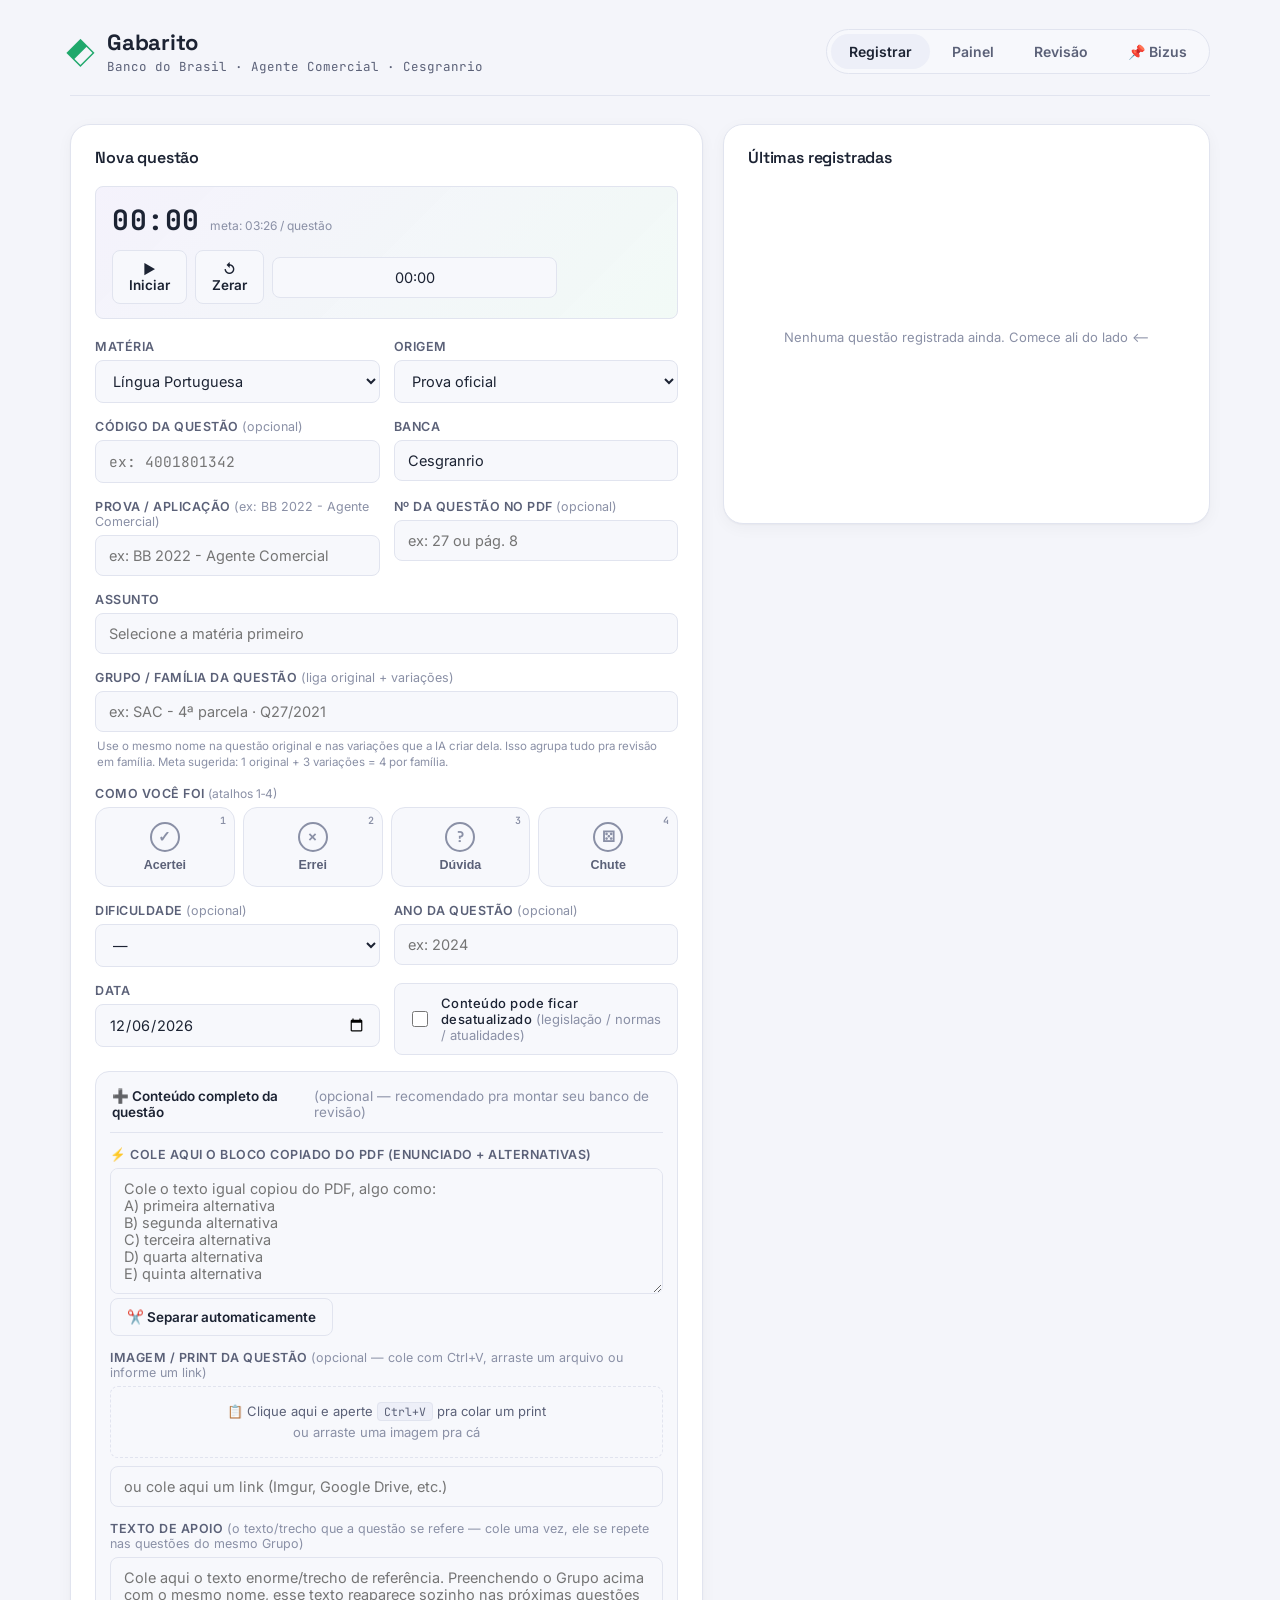
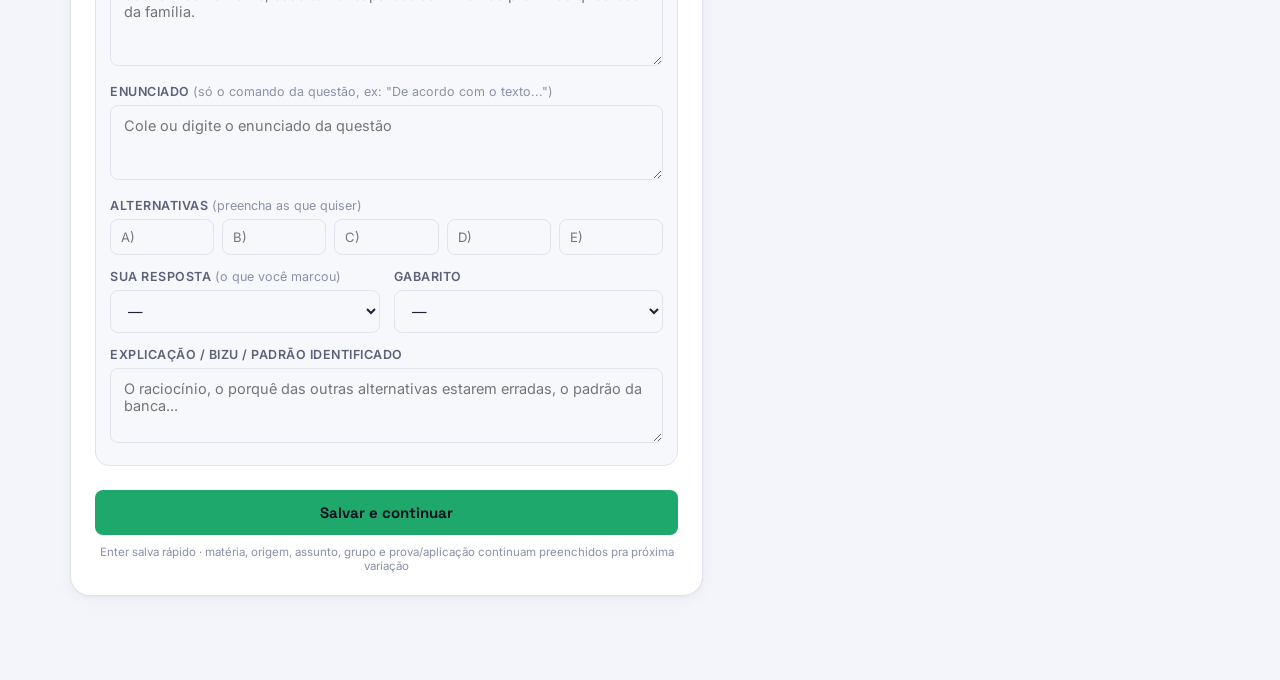
==== commit 613cd7dd: "Add files via upload" ====
--- a/index.html
+++ b/index.html
@@ -25,6 +25,7 @@
       <button class="tab active" data-tab="registrar">Registrar</button>
       <button class="tab" data-tab="dashboard">Painel</button>
       <button class="tab" data-tab="revisao">Revisão <span class="tab-badge" id="revisao-badge" hidden>0</span></button>
+      <button class="tab" data-tab="bizus">📌 Bizus</button>
     </nav>
   </header>
 
@@ -323,9 +324,21 @@
           </div>
         </div>
 
-        <div class="card">
+        <div class="card span2">
           <h2>Tempo de estudo</h2>
-          <p class="card-sub">Registre quanto tempo você estudou (teoria, revisão, questões — tudo entra aqui)</p>
+          <p class="card-sub">Aperte iniciar quando começar a estudar (qualquer matéria) e pausar quando parar. Também dá pra editar/lançar manualmente.</p>
+
+          <div class="timer-box" id="timer-box-estudo">
+            <div class="timer-left">
+              <span class="timer-display" id="timer-display-estudo">00:00</span>
+              <span class="timer-meta" id="timer-meta-estudo-texto">sessão atual</span>
+            </div>
+            <div class="timer-actions">
+              <button type="button" class="btn-secondary" id="btn-estudo-timer-toggle">▶ Iniciar</button>
+              <button type="button" class="btn-secondary" id="btn-estudo-timer-zerar">↺ Descartar</button>
+            </div>
+          </div>
+
           <div class="tempo-estudo-add">
             <input type="date" id="tempo-estudo-data">
             <input type="number" id="tempo-estudo-min" placeholder="minutos" min="1" max="1000">
@@ -333,6 +346,7 @@
           </div>
           <p class="tempo-estudo-resumo" id="tempo-estudo-resumo"></p>
           <div id="tempo-estudo-semana" class="materias-bars"></div>
+          <div id="tempo-estudo-dias" class="ranking-fracos"></div>
         </div>
 
         <div class="card">
@@ -431,6 +445,71 @@
       </div>
     </section>
 
+    <!-- ===== TAB: BIZUS ===== -->
+    <section class="tab-panel" id="panel-bizus">
+      <div class="grid-registrar">
+
+        <form class="card form-registro" id="form-bizu" autocomplete="off">
+          <h2 id="bizu-form-titulo">Novo bizu / macete</h2>
+          <p class="card-sub">Pra matérias que você tem que decorar (inglês, informática...). Cole um print igual esses seus resumos e revise sempre que precisar.</p>
+
+          <div class="field-row">
+            <div class="field">
+              <label for="bizu-materia">Matéria</label>
+              <select id="bizu-materia" required></select>
+            </div>
+            <div class="field">
+              <label for="bizu-assunto">Assunto <span class="opt">(opcional — deixe em branco pra valer pra matéria toda; use o mesmo texto do campo Assunto da questão pra ele puxar sozinho na revisão)</span></label>
+              <input type="text" id="bizu-assunto" list="bizu-assunto-list" placeholder="ex: Verbos modais">
+              <datalist id="bizu-assunto-list"></datalist>
+            </div>
+          </div>
+
+          <div class="field">
+            <label for="bizu-titulo">Título curto</label>
+            <input type="text" id="bizu-titulo" placeholder="ex: WOULD = hipótese / MAY-MIGHT-COULD = possibilidade" required>
+          </div>
+
+          <div class="field">
+            <label for="bizu-texto">Macete / explicação</label>
+            <textarea id="bizu-texto" rows="6" placeholder="Escreva o macete, a regra, o padrão da banca..."></textarea>
+          </div>
+
+          <div class="field">
+            <label>Imagem / print <span class="opt">(cole com Ctrl+V, arraste um arquivo ou informe um link)</span></label>
+            <div class="imagem-dropzone" id="bizu-imagem-dropzone" tabindex="0">
+              <div class="imagem-dropzone-empty" id="bizu-imagem-dropzone-empty">
+                📋 Clique aqui e aperte <kbd>Ctrl+V</kbd> pra colar um print<br><span class="opt">ou arraste uma imagem pra cá</span>
+              </div>
+              <div class="imagem-preview-wrap" id="bizu-imagem-preview-wrap" hidden>
+                <img id="bizu-imagem-preview" alt="Print do bizu">
+                <button type="button" class="btn-remover-imagem" id="btn-bizu-remover-imagem">✕ Remover</button>
+              </div>
+            </div>
+            <input type="text" id="bizu-imagem-link" placeholder="ou cole aqui um link">
+          </div>
+
+          <button type="submit" class="btn-primary" id="btn-bizu-salvar">Salvar bizu</button>
+          <button type="button" class="btn-secondary" id="btn-bizu-cancelar-edicao" hidden style="margin-top:10px; width:100%;">Cancelar edição</button>
+        </form>
+
+        <div class="card recentes">
+          <div class="revisao-header" style="margin-bottom:12px;">
+            <h2 style="margin:0;">Meus bizus</h2>
+            <div class="revisao-filtros">
+              <select id="bizu-filtro-materia">
+                <option value="">Todas as matérias</option>
+              </select>
+              <button type="button" class="btn-primary btn-praticar" id="btn-revisar-bizus">🔀 Revisar</button>
+            </div>
+          </div>
+          <div id="lista-bizus" class="lista-revisao"></div>
+          <p id="bizus-vazio" class="empty-state" hidden>Nenhum bizu salvo ainda. Comece ali do lado ⟵</p>
+        </div>
+
+      </div>
+    </section>
+
   </main>
 
 </div>
--- a/style.css
+++ b/style.css
@@ -4,43 +4,45 @@
    consistência entre as duas ferramentas.
    ========================================================================== */
 :root{
-  --bg:            #131a2c;
-  --bg-elev:       #1a2338;
-  --surface:       #212b45;
-  --surface-2:     #29354f;
-  --border:        #384263;
-  --text:          #eef0f8;
-  --text-muted:    #99a1c2;
-  --text-faint:    #6b7396;
-
-  --acertei:  #3ecf8e;
-  --acertei-bg: rgba(62,207,142,0.12);
-  --errei:    #f55a5a;
-  --errei-bg: rgba(245,90,90,0.12);
-  --duvida:   #f5c842;
-  --duvida-bg: rgba(245,200,66,0.12);
-  --chute:    #7c5cfc;
-  --chute-bg: rgba(124,92,252,0.12);
-
-  --mat-portugues: #f55a5a;
-  --mat-ingles:    #4f8ef7;
-  --mat-matematica:#7c5cfc;
-  --mat-financeiro:#3ecf8e;
-  --mat-probabilidade:#f5c842;
-  --mat-bancarios: #f5874a;
-  --mat-informatica: #00bcd4;
-  --mat-vendas:    #ff7ab8;
-
-  --ia:            #4f8ef7;
-  --ia-bg:         rgba(79,142,247,0.12);
-  --prova:         #8d95b3;
-  --prova-bg:      rgba(141,149,179,0.12);
-  --alerta:        #f5c842;
-  --alerta-bg:     rgba(245,200,66,0.12);
+  --bg:            #f4f5fa;
+  --bg-elev:       #ffffff;
+  --surface:       #f7f8fc;
+  --surface-2:     #edeff8;
+  --border:        #e1e4ef;
+  --text:          #1c2333;
+  --text-muted:    #5b6178;
+  --text-faint:    #8a90a6;
+
+  --acertei:  #1fa86b;
+  --acertei-bg: rgba(31,168,107,0.10);
+  --errei:    #e0463f;
+  --errei-bg: rgba(224,70,63,0.09);
+  --duvida:   #c6900a;
+  --duvida-bg: rgba(198,144,10,0.10);
+  --chute:    #6a4bd6;
+  --chute-bg: rgba(106,75,214,0.10);
+
+  --mat-portugues: #e0463f;
+  --mat-ingles:    #2f6fe0;
+  --mat-matematica:#6a4bd6;
+  --mat-financeiro:#1fa86b;
+  --mat-probabilidade:#c6900a;
+  --mat-bancarios: #d97128;
+  --mat-informatica: #0c94a8;
+  --mat-vendas:    #d84f92;
+
+  --ia:            #2f6fe0;
+  --ia-bg:         rgba(47,111,224,0.10);
+  --prova:         #6b7188;
+  --prova-bg:      rgba(107,113,136,0.10);
+  --alerta:        #c6900a;
+  --alerta-bg:     rgba(198,144,10,0.10);
 
   --radius-s: 8px;
   --radius-m: 14px;
   --radius-l: 20px;
+
+  --shadow-card: 0 1px 2px rgba(28,35,51,0.04), 0 4px 16px rgba(28,35,51,0.04);
 
   --font-display: 'Space Grotesk', sans-serif;
   --font-body: 'Inter', sans-serif;
@@ -52,10 +54,7 @@
 html,body{ height:100%; }
 body{
   margin:0;
-  background:
-    radial-gradient(1200px 600px at 85% -10%, rgba(124,92,252,0.07), transparent 60%),
-    radial-gradient(900px 500px at -10% 10%, rgba(0,188,212,0.05), transparent 55%),
-    var(--bg);
+  background: var(--bg);
   color:var(--text);
   font-family:var(--font-body);
   -webkit-font-smoothing:antialiased;
@@ -113,6 +112,7 @@
 .card{
   background:var(--bg-elev); border:1px solid var(--border);
   border-radius:var(--radius-l); padding:22px 24px; margin-bottom:20px;
+  box-shadow:var(--shadow-card);
 }
 .card h2{
   font-family:var(--font-display); font-size:16px; font-weight:600;
@@ -140,7 +140,7 @@
 
 .timer-box{
   display:flex; align-items:center; justify-content:space-between; flex-wrap:wrap; gap:12px;
-  background:linear-gradient(135deg, rgba(124,92,252,0.12), rgba(62,207,142,0.08));
+  background:linear-gradient(135deg, rgba(106,75,214,0.07), rgba(31,168,107,0.06));
   border:1px solid var(--border); border-radius:var(--radius-s);
   padding:14px 16px; margin-bottom:20px;
 }
@@ -539,3 +539,23 @@
   background:var(--surface-2); border-left:3px solid var(--chute);
   padding:9px 12px; border-radius:0 var(--radius-s) var(--radius-s) 0; margin-top:6px;
 }
+
+/* ==========================================================================
+   Bizus relacionados — aparecem direto na revisão e na prática,
+   sem precisar trocar de aba
+   ========================================================================== */
+.bizu-relacionado-box{
+  background:var(--duvida-bg); border:1px solid var(--duvida); border-left:3px solid var(--duvida);
+  border-radius:var(--radius-s); padding:10px 12px; margin:2px 0;
+}
+.bizu-relacionado-box .rc-label{ color:var(--duvida); display:block; font-size:10.5px; font-weight:700; text-transform:uppercase; letter-spacing:.04em; margin-bottom:6px; }
+.bizu-mini{ margin-bottom:8px; }
+.bizu-mini:last-child{ margin-bottom:0; }
+.bizu-mini b{ display:block; font-size:13px; margin-bottom:2px; }
+.bizu-mini p{ margin:0 0 6px; font-size:13px; color:var(--text); line-height:1.5; white-space:pre-wrap; }
+.bizu-pratica-details{ margin:2px 0 4px; }
+.bizu-pratica-details summary{
+  cursor:pointer; font-size:13px; font-weight:600; color:var(--duvida); list-style:none;
+}
+.bizu-pratica-details summary::-webkit-details-marker{ display:none; }
+.bizu-pratica-details .bizu-relacionado-box{ margin-top:8px; }
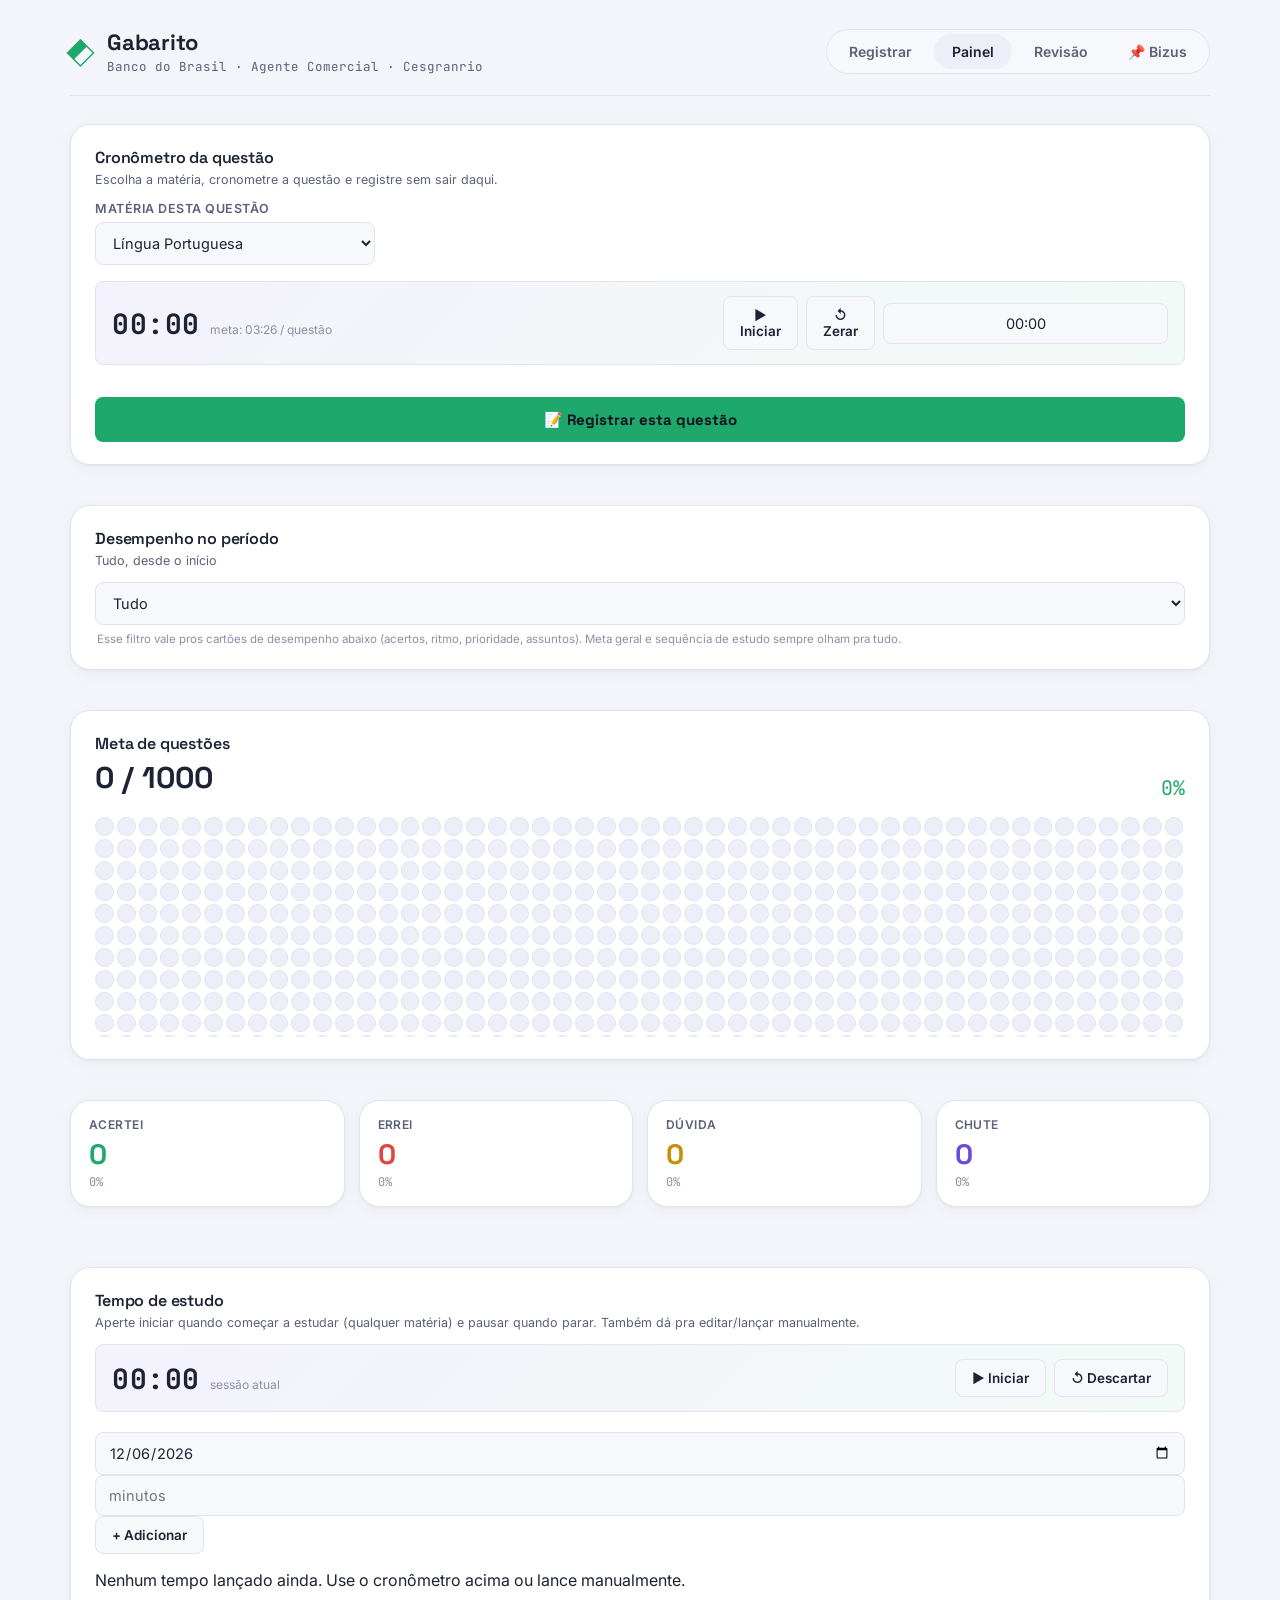
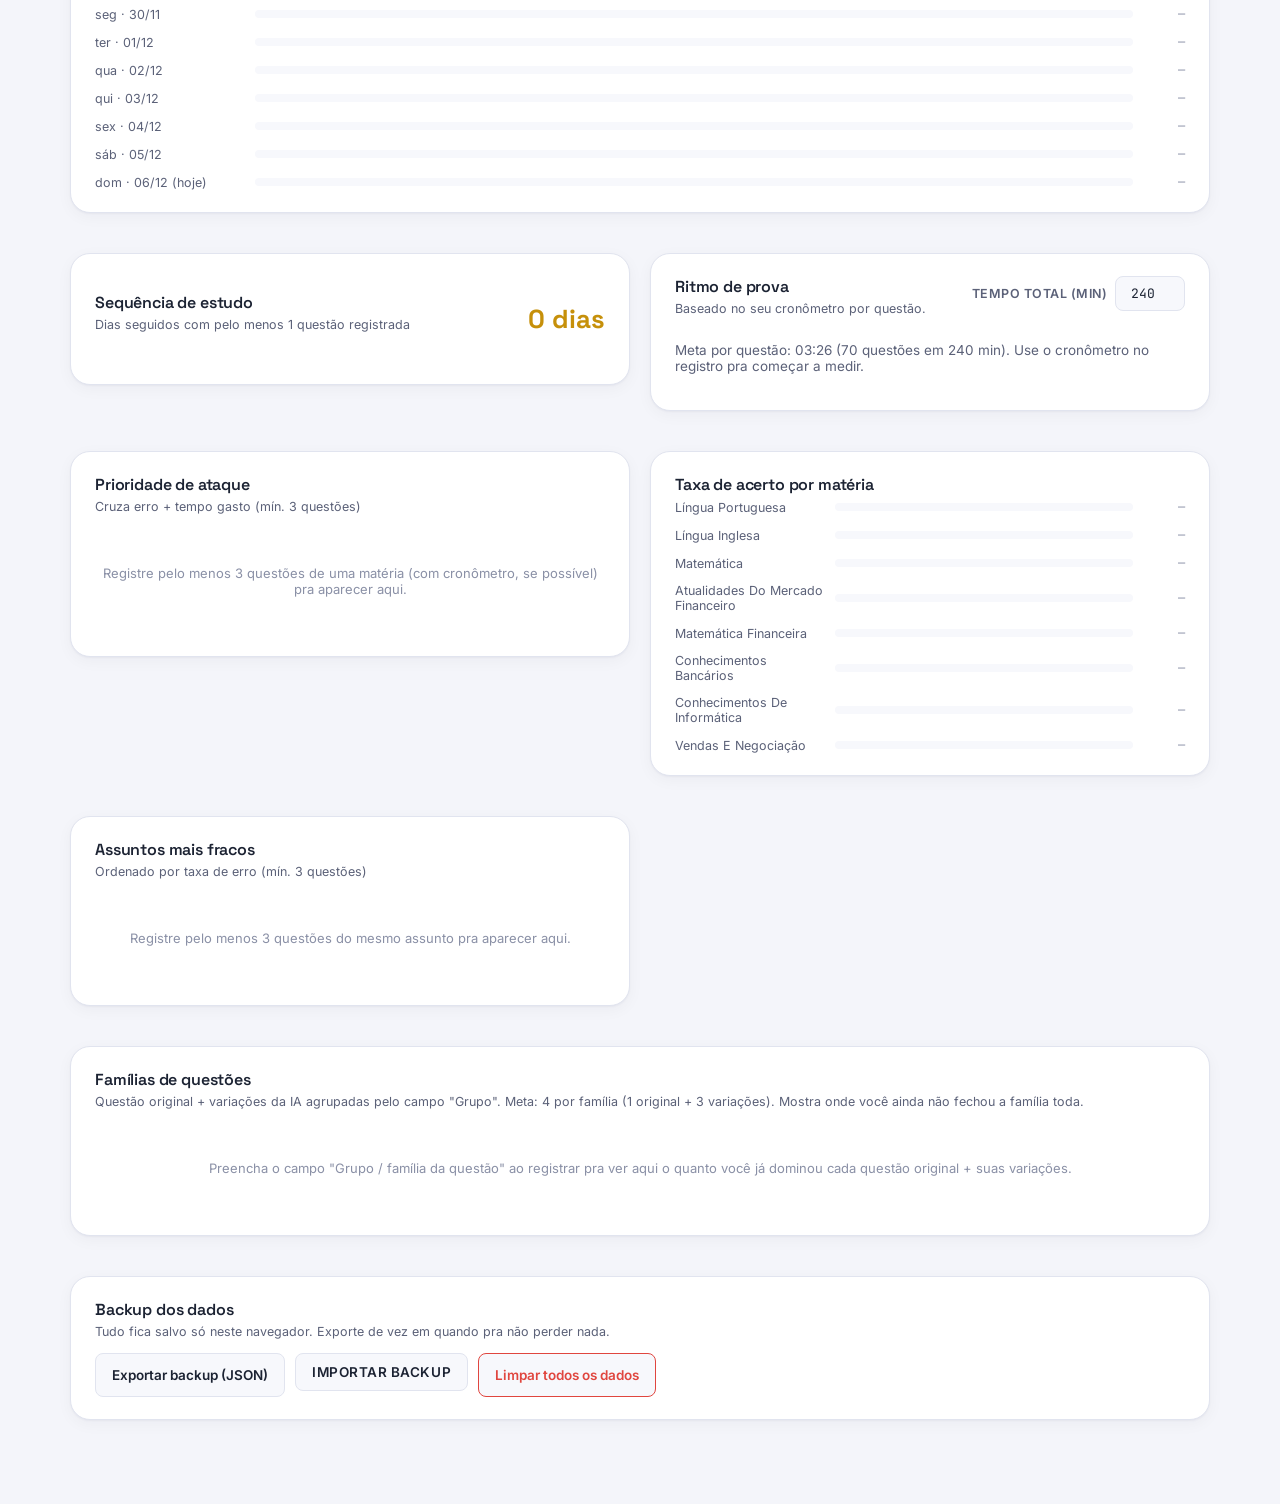
==== commit b726fe60: "Add files via upload" ====
--- a/index.html
+++ b/index.html
@@ -22,8 +22,8 @@
       </div>
     </div>
     <nav class="tabs" id="tabs">
-      <button class="tab active" data-tab="registrar">Registrar</button>
-      <button class="tab" data-tab="dashboard">Painel</button>
+      <button class="tab" data-tab="registrar">Registrar</button>
+      <button class="tab active" data-tab="dashboard">Painel</button>
       <button class="tab" data-tab="revisao">Revisão <span class="tab-badge" id="revisao-badge" hidden>0</span></button>
       <button class="tab" data-tab="bizus">📌 Bizus</button>
     </nav>
@@ -32,23 +32,13 @@
   <main>
 
     <!-- ===== TAB: REGISTRAR ===== -->
-    <section class="tab-panel active" id="panel-registrar">
+    <section class="tab-panel" id="panel-registrar">
       <div class="grid-registrar">
 
         <form class="card form-registro" id="form-registro" autocomplete="off">
           <h2>Nova questão</h2>
 
-          <div class="timer-box" id="timer-box">
-            <div class="timer-left">
-              <span class="timer-display" id="timer-display">00:00</span>
-              <span class="timer-meta" id="timer-meta-texto"></span>
-            </div>
-            <div class="timer-actions">
-              <button type="button" class="btn-secondary" id="btn-timer-toggle">▶ Iniciar</button>
-              <button type="button" class="btn-secondary" id="btn-timer-reset">↺ Zerar</button>
-              <input type="text" id="tempo-manual" inputmode="numeric" placeholder="mm:ss" title="Editar tempo manualmente">
-            </div>
-          </div>
+          <p class="field-hint" id="timer-lembrete-registrar" hidden>⏱ Cronômetro rodando desde o Painel — o tempo dessa questão já vai junto quando você salvar.</p>
 
           <div class="field-row">
             <div class="field">
@@ -264,8 +254,31 @@
     </section>
 
     <!-- ===== TAB: DASHBOARD ===== -->
-    <section class="tab-panel" id="panel-dashboard">
+    <section class="tab-panel active" id="panel-dashboard">
       <div class="dash-grid">
+
+        <div class="card timer-questao-card span2">
+          <h2>Cronômetro da questão</h2>
+          <p class="card-sub">Escolha a matéria, cronometre a questão e registre sem sair daqui.</p>
+
+          <div class="field" style="max-width:280px;">
+            <label for="timer-materia">Matéria desta questão</label>
+            <select id="timer-materia"></select>
+          </div>
+
+          <div class="timer-box" id="timer-box">
+            <div class="timer-left">
+              <span class="timer-display" id="timer-display">00:00</span>
+              <span class="timer-meta" id="timer-meta-texto"></span>
+            </div>
+            <div class="timer-actions">
+              <button type="button" class="btn-secondary" id="btn-timer-toggle">▶ Iniciar</button>
+              <button type="button" class="btn-secondary" id="btn-timer-reset">↺ Zerar</button>
+              <input type="text" id="tempo-manual" inputmode="numeric" placeholder="mm:ss" title="Editar tempo manualmente">
+            </div>
+          </div>
+          <button type="button" class="btn-primary" id="btn-timer-ir-registrar" style="margin-top:12px;">📝 Registrar esta questão</button>
+        </div>
 
         <div class="card filtro-periodo-card span2">
           <div class="filtro-periodo-row">
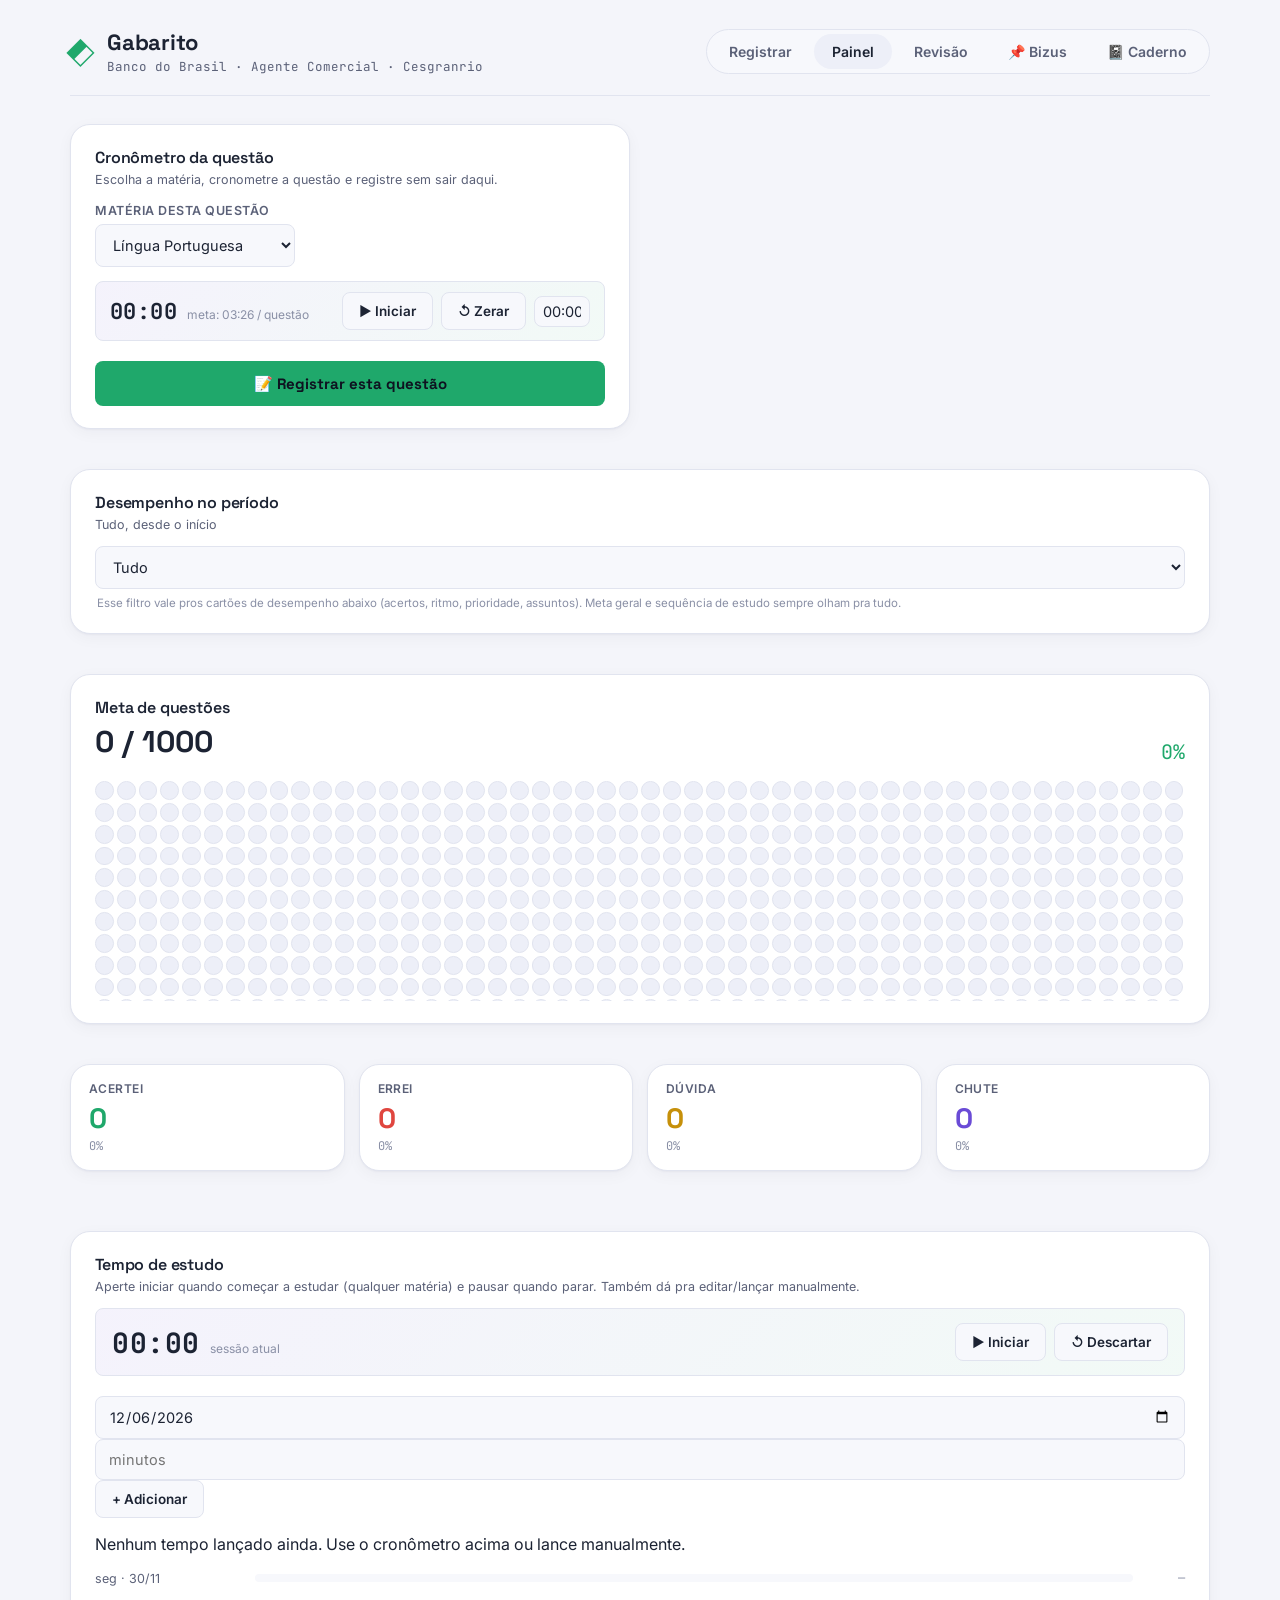
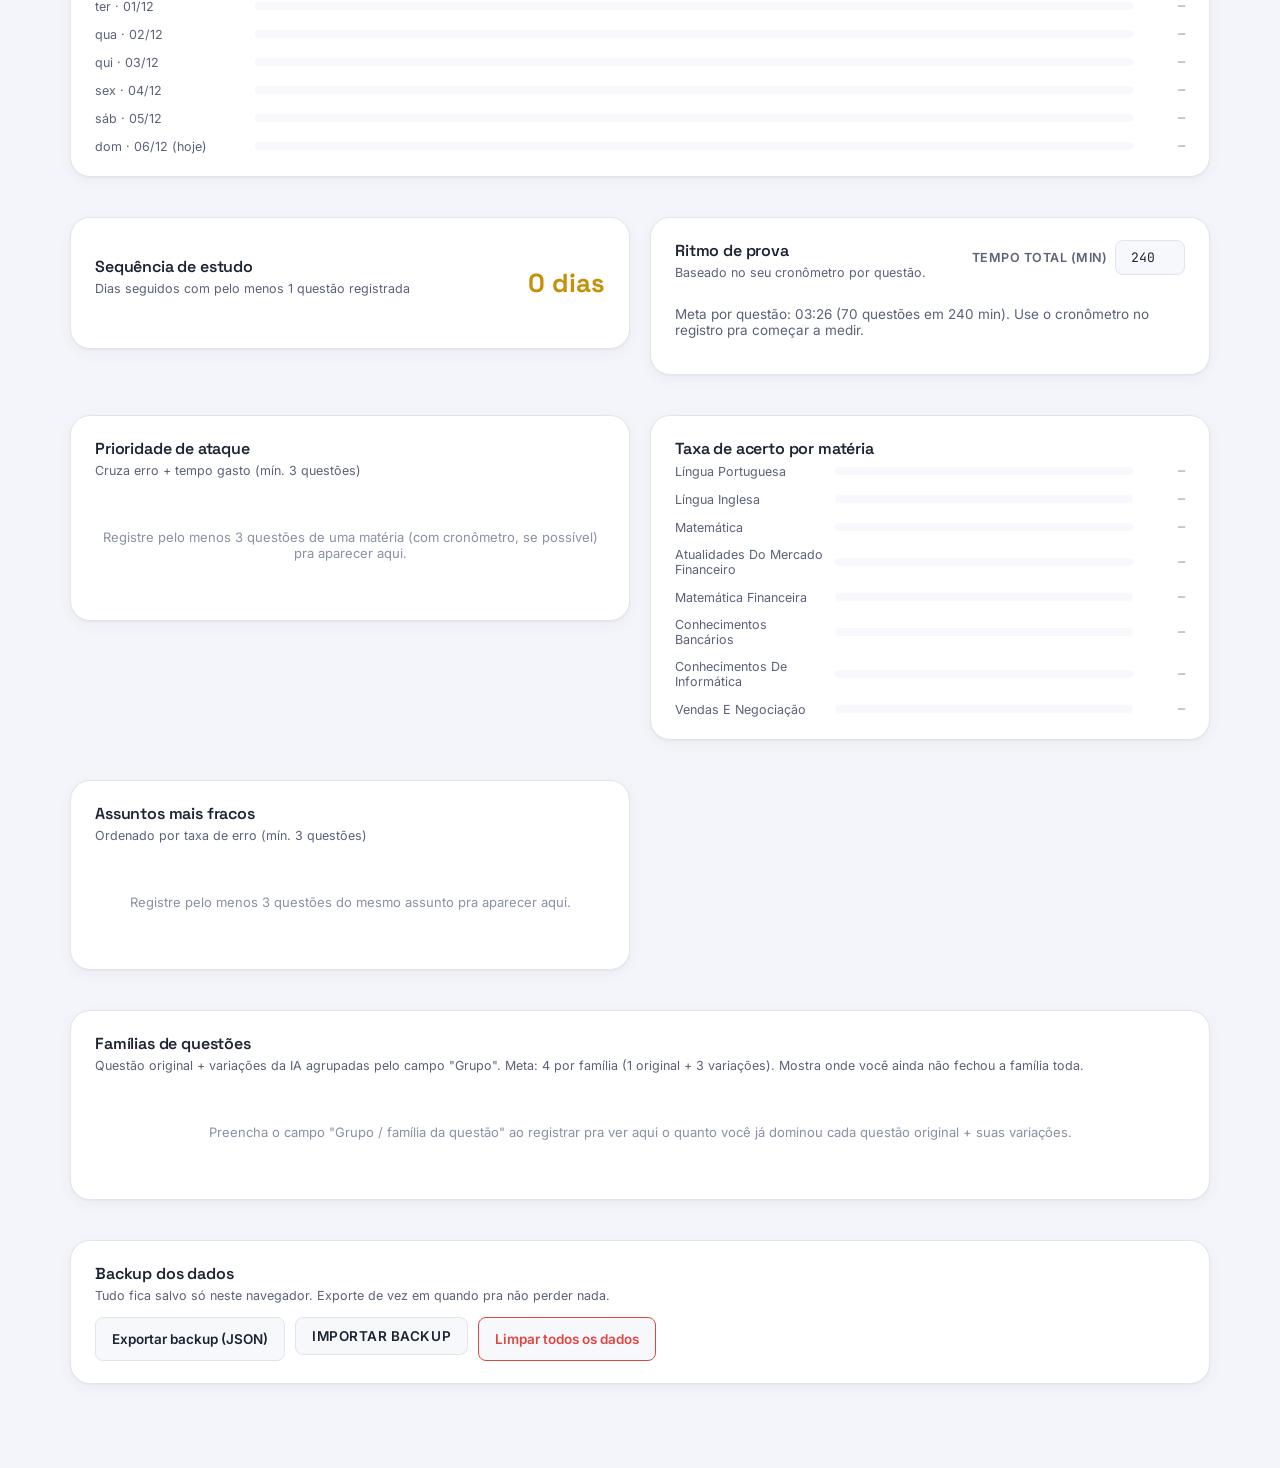
==== commit 90a98c71: "Add files via upload" ====
--- a/index.html
+++ b/index.html
@@ -26,6 +26,7 @@
       <button class="tab active" data-tab="dashboard">Painel</button>
       <button class="tab" data-tab="revisao">Revisão <span class="tab-badge" id="revisao-badge" hidden>0</span></button>
       <button class="tab" data-tab="bizus">📌 Bizus</button>
+      <button class="tab" data-tab="caderno">📓 Caderno</button>
     </nav>
   </header>
 
@@ -257,27 +258,29 @@
     <section class="tab-panel active" id="panel-dashboard">
       <div class="dash-grid">
 
-        <div class="card timer-questao-card span2">
+        <div class="card timer-questao-card">
           <h2>Cronômetro da questão</h2>
           <p class="card-sub">Escolha a matéria, cronometre a questão e registre sem sair daqui.</p>
 
-          <div class="field" style="max-width:280px;">
-            <label for="timer-materia">Matéria desta questão</label>
-            <select id="timer-materia"></select>
-          </div>
-
-          <div class="timer-box" id="timer-box">
-            <div class="timer-left">
-              <span class="timer-display" id="timer-display">00:00</span>
-              <span class="timer-meta" id="timer-meta-texto"></span>
-            </div>
-            <div class="timer-actions">
-              <button type="button" class="btn-secondary" id="btn-timer-toggle">▶ Iniciar</button>
-              <button type="button" class="btn-secondary" id="btn-timer-reset">↺ Zerar</button>
-              <input type="text" id="tempo-manual" inputmode="numeric" placeholder="mm:ss" title="Editar tempo manualmente">
-            </div>
-          </div>
-          <button type="button" class="btn-primary" id="btn-timer-ir-registrar" style="margin-top:12px;">📝 Registrar esta questão</button>
+          <div class="timer-questao-linha">
+            <div class="field field-timer-materia">
+              <label for="timer-materia">Matéria desta questão</label>
+              <select id="timer-materia"></select>
+            </div>
+
+            <div class="timer-box" id="timer-box">
+              <div class="timer-left">
+                <span class="timer-display" id="timer-display">00:00</span>
+                <span class="timer-meta" id="timer-meta-texto"></span>
+              </div>
+              <div class="timer-actions">
+                <button type="button" class="btn-secondary" id="btn-timer-toggle">▶ Iniciar</button>
+                <button type="button" class="btn-secondary" id="btn-timer-reset">↺ Zerar</button>
+                <input type="text" id="tempo-manual" inputmode="numeric" placeholder="mm:ss" title="Editar tempo manualmente">
+              </div>
+            </div>
+          </div>
+          <button type="button" class="btn-primary btn-timer-registrar" id="btn-timer-ir-registrar">📝 Registrar esta questão</button>
         </div>
 
         <div class="card filtro-periodo-card span2">
@@ -523,6 +526,60 @@
       </div>
     </section>
 
+    <!-- ===== TAB: CADERNO ===== -->
+    <section class="tab-panel" id="panel-caderno">
+      <div class="caderno-grid">
+
+        <div class="card caderno-sidebar">
+          <div class="caderno-sidebar-topo">
+            <h2>Minhas folhas</h2>
+            <button type="button" class="btn-primary btn-caderno-nova" id="btn-caderno-nova">+ Nova folha</button>
+          </div>
+          <select id="caderno-filtro-materia">
+            <option value="">Todas as matérias</option>
+          </select>
+          <div id="caderno-lista" class="caderno-lista"></div>
+          <p id="caderno-lista-vazio" class="empty-state" hidden>Nenhuma folha ainda. Crie a primeira ali em cima ⬆</p>
+        </div>
+
+        <div class="card caderno-editor" id="caderno-editor" hidden>
+          <div class="caderno-editor-topo">
+            <input type="text" id="caderno-titulo" class="caderno-titulo-input" placeholder="Título da folha (ex: Inglês — falsos cognatos)">
+            <select id="caderno-materia">
+              <option value="">Geral / livre</option>
+            </select>
+            <button type="button" class="btn-secondary btn-danger" id="btn-caderno-excluir">🗑 Excluir folha</button>
+          </div>
+
+          <div class="caderno-toolbar">
+            <div class="caderno-toolbar-grupo" id="caderno-marcadores">
+              <span class="caderno-toolbar-label">Grifar:</span>
+              <button type="button" class="caderno-swatch sw-amarelo" data-marca="#fff176" title="Amarelo"></button>
+              <button type="button" class="caderno-swatch sw-verde" data-marca="rgba(31,168,107,.38)" title="Verde"></button>
+              <button type="button" class="caderno-swatch sw-azul" data-marca="rgba(47,111,224,.32)" title="Azul"></button>
+              <button type="button" class="caderno-swatch sw-rosa" data-marca="rgba(216,79,146,.32)" title="Rosa"></button>
+              <button type="button" class="caderno-swatch sw-laranja" data-marca="rgba(217,113,40,.32)" title="Laranja"></button>
+              <button type="button" class="caderno-toolbar-btn" id="btn-caderno-sem-grifo" title="Remover grifo">⌫ grifo</button>
+            </div>
+            <div class="caderno-toolbar-grupo">
+              <button type="button" class="caderno-toolbar-btn" id="btn-caderno-bold" title="Negrito"><b>N</b></button>
+              <button type="button" class="caderno-toolbar-btn" id="btn-caderno-italic" title="Itálico"><i>I</i></button>
+              <button type="button" class="caderno-toolbar-btn" id="btn-caderno-underline" title="Sublinhado"><u>S</u></button>
+              <button type="button" class="caderno-toolbar-btn" id="btn-caderno-limpar" title="Limpar formatação">Limpar formatação</button>
+            </div>
+          </div>
+
+          <div class="caderno-area" id="caderno-area" contenteditable="true" data-placeholder="Cole um texto, escreva uma anotação, faça uma conta... selecione um trecho e clique numa cor pra grifar."></div>
+          <p class="caderno-salvo" id="caderno-salvo"></p>
+        </div>
+
+        <div class="card caderno-vazio-geral" id="caderno-sem-selecao">
+          <p class="empty-state">Selecione uma folha na lista ao lado ou crie uma nova pra começar a anotar.</p>
+        </div>
+
+      </div>
+    </section>
+
   </main>
 
 </div>
--- a/style.css
+++ b/style.css
@@ -159,6 +159,17 @@
 }
 
 .field{ margin-bottom:16px; }
+
+.timer-questao-card .card-sub{ margin-bottom:16px; }
+.timer-questao-linha{
+  display:flex; align-items:flex-end; gap:14px; flex-wrap:wrap; margin-bottom:14px;
+}
+.field-timer-materia{ margin-bottom:0; width:200px; flex:0 0 auto; }
+.timer-questao-linha .timer-box{ margin-bottom:0; flex:1 1 320px; padding:10px 14px; }
+.timer-questao-linha .timer-display{ font-size:22px; min-width:64px; }
+.timer-questao-linha .timer-actions input{ width:56px; padding:6px 8px; }
+.btn-timer-registrar{ width:auto; padding:9px 18px; font-size:13.5px; margin-top:0; }
+
 .field-row{ display:grid; grid-template-columns:1fr 1fr; gap:14px; }
 .field-row .field{ margin-bottom:16px; }
 label{
@@ -559,3 +570,77 @@
 }
 .bizu-pratica-details summary::-webkit-details-marker{ display:none; }
 .bizu-pratica-details .bizu-relacionado-box{ margin-top:8px; }
+
+/* ==========================================================================
+   Caderno virtual — folhas livres pra colar texto, grifar e anotar
+   ========================================================================== */
+.caderno-grid{
+  display:grid; grid-template-columns:280px 1fr; gap:20px; align-items:start;
+}
+@media (max-width:860px){
+  .caderno-grid{ grid-template-columns:1fr; }
+}
+
+.caderno-sidebar{ position:sticky; top:20px; display:flex; flex-direction:column; gap:12px; max-height:calc(100vh - 40px); }
+.caderno-sidebar-topo{ display:flex; flex-direction:column; gap:10px; }
+.caderno-sidebar-topo h2{ margin:0; }
+.btn-caderno-nova{ width:100%; margin-top:0; }
+#caderno-filtro-materia{ width:100%; }
+.caderno-lista{ display:flex; flex-direction:column; gap:8px; overflow-y:auto; }
+
+.caderno-item{
+  border:1.5px solid var(--border); background:var(--surface); border-radius:var(--radius-m);
+  padding:10px 12px; cursor:pointer; transition:border-color .15s, background .15s;
+}
+.caderno-item:hover{ border-color:var(--chute); }
+.caderno-item.selecionada{ border-color:var(--chute); background:var(--chute-bg); }
+.caderno-item-top{ display:flex; align-items:center; gap:7px; margin-bottom:3px; }
+.caderno-item-dot{ width:8px; height:8px; border-radius:99px; flex-shrink:0; background:var(--text-faint); }
+.caderno-item-titulo{ font-size:13.5px; font-weight:600; overflow:hidden; text-overflow:ellipsis; white-space:nowrap; }
+.caderno-item-preview{ font-size:12px; color:var(--text-faint); overflow:hidden; text-overflow:ellipsis; white-space:nowrap; }
+.caderno-item-data{ font-size:10.5px; color:var(--text-faint); font-family:var(--font-mono); margin-top:3px; }
+
+.caderno-editor{ display:flex; flex-direction:column; gap:14px; min-height:560px; }
+.caderno-vazio-geral{ display:flex; align-items:center; justify-content:center; min-height:300px; }
+.caderno-editor-topo{ display:flex; gap:10px; flex-wrap:wrap; align-items:center; }
+.caderno-titulo-input{
+  flex:1 1 260px; font-family:var(--font-display); font-size:16px; font-weight:600; color:var(--text);
+  background:var(--surface); border:1px solid var(--border); border-radius:var(--radius-s);
+  padding:10px 12px;
+}
+#caderno-materia{ flex:0 0 auto; width:auto; min-width:160px; }
+.caderno-editor-topo .btn-danger{ flex:0 0 auto; }
+
+.caderno-toolbar{
+  display:flex; gap:16px; flex-wrap:wrap; align-items:center;
+  background:var(--surface); border:1px solid var(--border); border-radius:var(--radius-s);
+  padding:10px 12px;
+}
+.caderno-toolbar-grupo{ display:flex; align-items:center; gap:6px; flex-wrap:wrap; }
+.caderno-toolbar-label{ font-size:11.5px; font-weight:600; color:var(--text-muted); margin-right:2px; }
+.caderno-swatch{
+  width:24px; height:24px; border-radius:99px; border:1.5px solid var(--border); cursor:pointer; padding:0;
+}
+.caderno-swatch:hover{ transform:scale(1.12); }
+.sw-amarelo{ background:#fff176; }
+.sw-verde{ background:rgba(31,168,107,.55); }
+.sw-azul{ background:rgba(47,111,224,.5); }
+.sw-rosa{ background:rgba(216,79,146,.5); }
+.sw-laranja{ background:rgba(217,113,40,.5); }
+.caderno-toolbar-btn{
+  background:var(--bg-elev); border:1px solid var(--border); color:var(--text);
+  font-size:12.5px; font-weight:600; padding:6px 10px; border-radius:var(--radius-s); cursor:pointer;
+}
+.caderno-toolbar-btn:hover{ border-color:var(--chute); }
+
+.caderno-area{
+  flex:1; min-height:420px; background:var(--surface);
+  border:1px solid var(--border); border-radius:var(--radius-m);
+  padding:20px 22px; font-size:14.5px; line-height:1.9; color:var(--text);
+  background-image:repeating-linear-gradient(to bottom, transparent, transparent 33px, var(--border) 34px);
+  outline:none; overflow-y:auto; white-space:pre-wrap;
+}
+.caderno-area:empty::before{
+  content:attr(data-placeholder); color:var(--text-faint);
+}
+.caderno-salvo{ font-size:11.5px; color:var(--text-faint); margin:0; text-align:right; min-height:14px; }
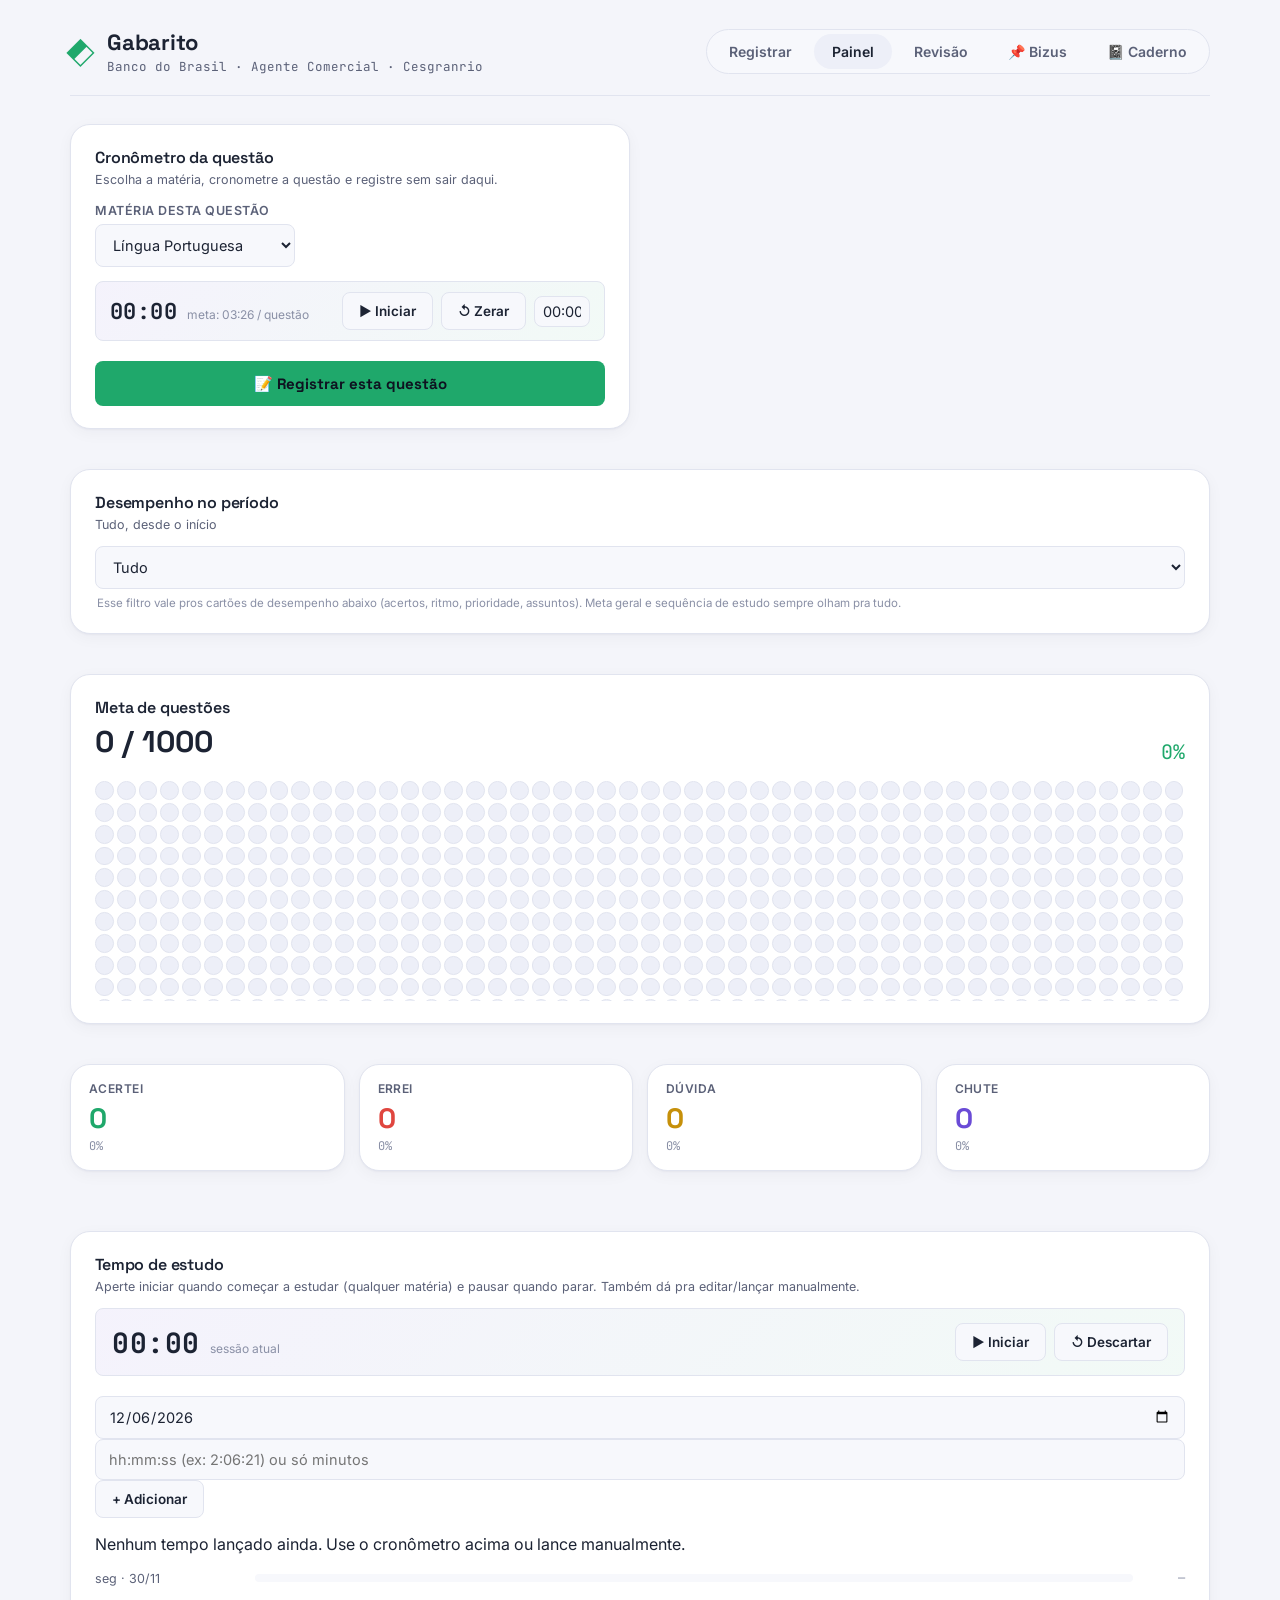
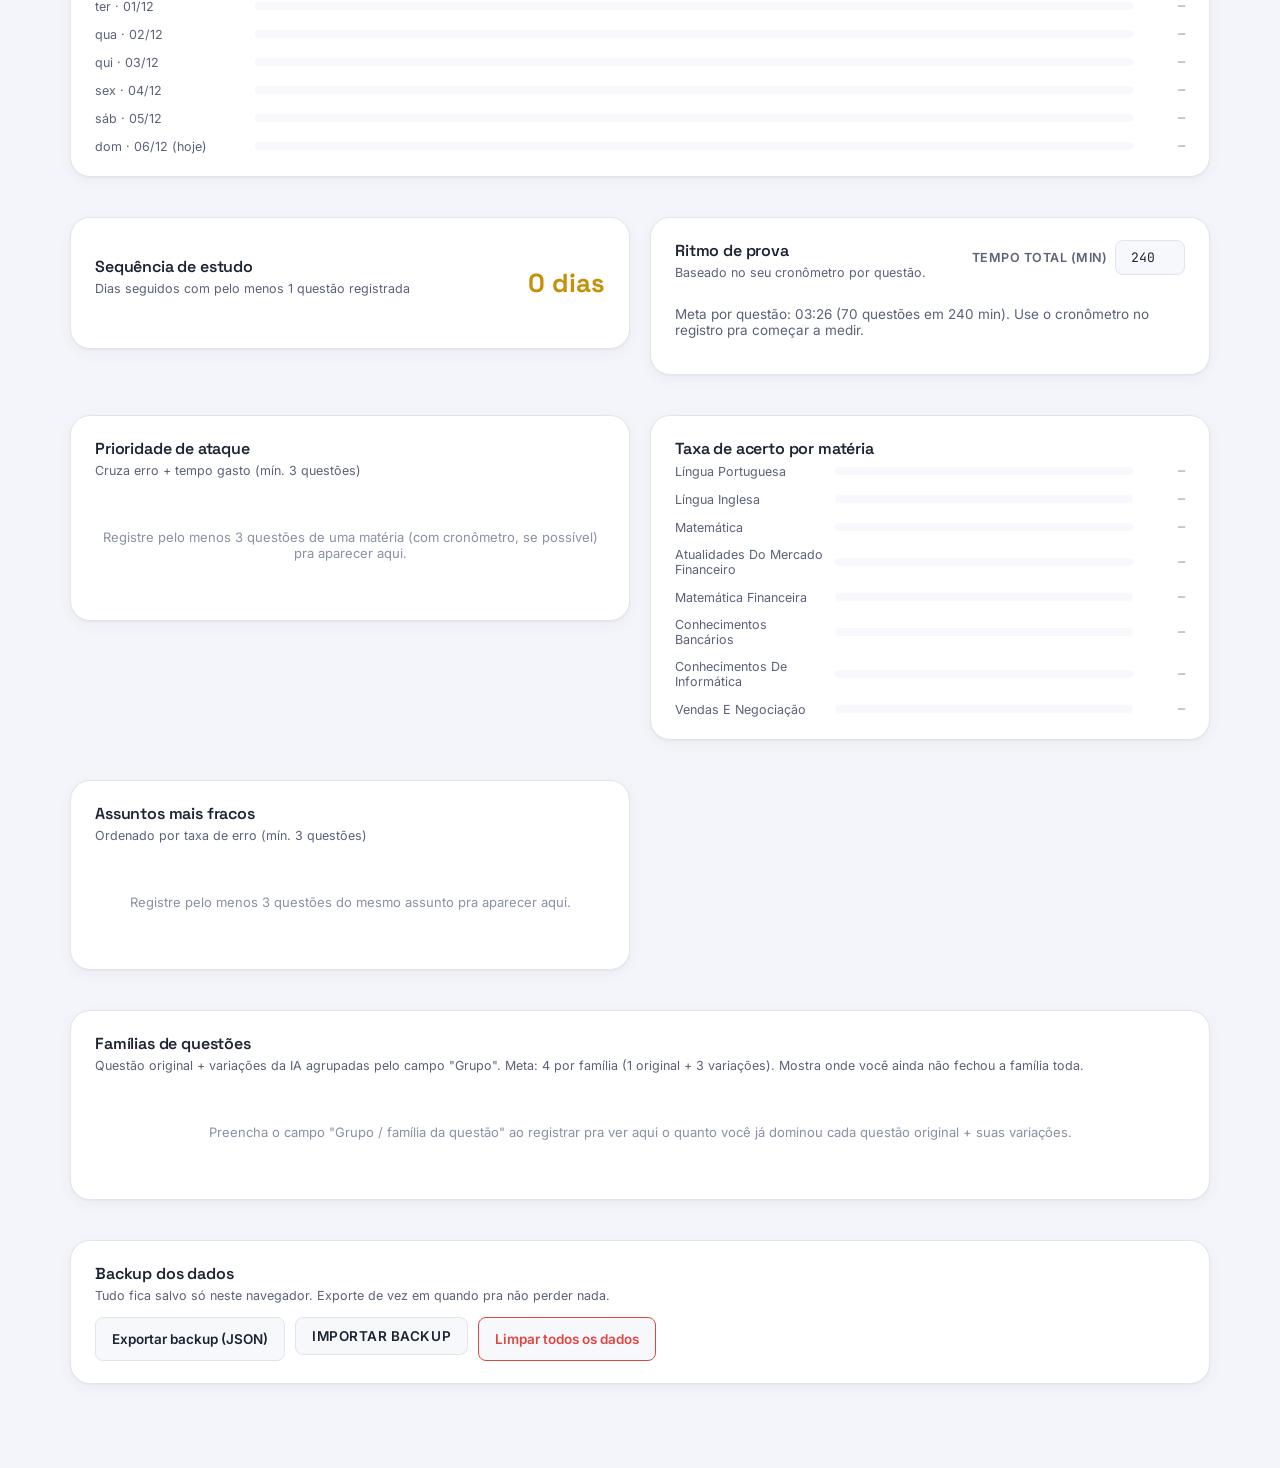
==== commit 13d857af: "Add files via upload" ====
--- a/index.html
+++ b/index.html
@@ -357,7 +357,7 @@
 
           <div class="tempo-estudo-add">
             <input type="date" id="tempo-estudo-data">
-            <input type="number" id="tempo-estudo-min" placeholder="minutos" min="1" max="1000">
+            <input type="text" id="tempo-estudo-min" placeholder="hh:mm:ss (ex: 2:06:21) ou só minutos">
             <button type="button" class="btn-secondary" id="btn-tempo-estudo-add">+ Adicionar</button>
           </div>
           <p class="tempo-estudo-resumo" id="tempo-estudo-resumo"></p>
@@ -534,6 +534,7 @@
           <div class="caderno-sidebar-topo">
             <h2>Minhas folhas</h2>
             <button type="button" class="btn-primary btn-caderno-nova" id="btn-caderno-nova">+ Nova folha</button>
+            <button type="button" class="btn-secondary" id="btn-caderno-leitura">👁 Modo leitura / Baixar PDF</button>
           </div>
           <select id="caderno-filtro-materia">
             <option value="">Todas as matérias</option>
@@ -566,6 +567,16 @@
               <button type="button" class="caderno-toolbar-btn" id="btn-caderno-italic" title="Itálico"><i>I</i></button>
               <button type="button" class="caderno-toolbar-btn" id="btn-caderno-underline" title="Sublinhado"><u>S</u></button>
               <button type="button" class="caderno-toolbar-btn" id="btn-caderno-limpar" title="Limpar formatação">Limpar formatação</button>
+            </div>
+            <div class="caderno-toolbar-grupo">
+              <span class="caderno-toolbar-label">Tamanho do trecho:</span>
+              <select id="caderno-fonte" title="Selecione um trecho no texto e escolha o tamanho">
+                <option value="12.5">Pequena</option>
+                <option value="14.5" selected>Normal</option>
+                <option value="17">Grande</option>
+                <option value="20">Muito grande</option>
+                <option value="24">Gigante</option>
+              </select>
             </div>
           </div>
 
@@ -599,6 +610,26 @@
   </div>
 </div>
 
+<div class="leitura-overlay" id="leitura-overlay">
+  <div class="leitura-top">
+    <button type="button" class="btn-secondary" id="btn-leitura-fechar">✕ Fechar</button>
+    <div class="leitura-nav">
+      <button type="button" class="btn-secondary" id="btn-leitura-anterior">◀ Anterior</button>
+      <span class="leitura-contador" id="leitura-contador">1 / 1</span>
+      <button type="button" class="btn-secondary" id="btn-leitura-proxima">Próxima ▶</button>
+    </div>
+    <button type="button" class="btn-primary" id="btn-leitura-imprimir">🖨 Baixar todo o caderno em PDF</button>
+  </div>
+  <div class="leitura-corpo">
+    <div class="leitura-folha">
+      <h2 id="leitura-titulo"></h2>
+      <div class="leitura-conteudo" id="leitura-conteudo"></div>
+    </div>
+  </div>
+</div>
+
+<div id="caderno-print-area"></div>
+
 <script src="app.js"></script>
 </body>
 </html>
--- a/style.css
+++ b/style.css
@@ -600,9 +600,12 @@
 .caderno-item-preview{ font-size:12px; color:var(--text-faint); overflow:hidden; text-overflow:ellipsis; white-space:nowrap; }
 .caderno-item-data{ font-size:10.5px; color:var(--text-faint); font-family:var(--font-mono); margin-top:3px; }
 
-.caderno-editor{ display:flex; flex-direction:column; gap:14px; min-height:560px; }
+.caderno-editor{ display:flex; flex-direction:column; gap:14px; min-height:560px; max-height:calc(100vh - 40px); }
 .caderno-vazio-geral{ display:flex; align-items:center; justify-content:center; min-height:300px; }
-.caderno-editor-topo{ display:flex; gap:10px; flex-wrap:wrap; align-items:center; }
+.caderno-editor-topo{
+  display:flex; gap:10px; flex-wrap:wrap; align-items:center;
+  position:sticky; top:0; z-index:2; background:var(--bg-elev); padding-top:2px;
+}
 .caderno-titulo-input{
   flex:1 1 260px; font-family:var(--font-display); font-size:16px; font-weight:600; color:var(--text);
   background:var(--surface); border:1px solid var(--border); border-radius:var(--radius-s);
@@ -615,6 +618,7 @@
   display:flex; gap:16px; flex-wrap:wrap; align-items:center;
   background:var(--surface); border:1px solid var(--border); border-radius:var(--radius-s);
   padding:10px 12px;
+  position:sticky; top:56px; z-index:2;
 }
 .caderno-toolbar-grupo{ display:flex; align-items:center; gap:6px; flex-wrap:wrap; }
 .caderno-toolbar-label{ font-size:11.5px; font-weight:600; color:var(--text-muted); margin-right:2px; }
@@ -632,9 +636,13 @@
   font-size:12.5px; font-weight:600; padding:6px 10px; border-radius:var(--radius-s); cursor:pointer;
 }
 .caderno-toolbar-btn:hover{ border-color:var(--chute); }
+#caderno-fonte{
+  width:auto; background:var(--bg-elev); border:1px solid var(--border); color:var(--text);
+  font-size:12.5px; font-weight:600; padding:6px 10px; border-radius:var(--radius-s); cursor:pointer;
+}
 
 .caderno-area{
-  flex:1; min-height:420px; background:var(--surface);
+  flex:1; min-height:420px; max-height:calc(100vh - 320px); background:var(--surface);
   border:1px solid var(--border); border-radius:var(--radius-m);
   padding:20px 22px; font-size:14.5px; line-height:1.9; color:var(--text);
   background-image:repeating-linear-gradient(to bottom, transparent, transparent 33px, var(--border) 34px);
@@ -644,3 +652,51 @@
   content:attr(data-placeholder); color:var(--text-faint);
 }
 .caderno-salvo{ font-size:11.5px; color:var(--text-faint); margin:0; text-align:right; min-height:14px; }
+
+/* ==========================================================================
+   Modo leitura do caderno — folha por folha, fundo escuro, pra estudar
+   com outra tela aberta ao lado (e baixar tudo em PDF)
+   ========================================================================== */
+.leitura-overlay{
+  display:none; position:fixed; inset:0; background:var(--bg); z-index:999;
+  flex-direction:column; padding:18px 22px 28px;
+}
+.leitura-overlay.aberta{ display:flex; }
+.leitura-top{
+  display:flex; align-items:center; justify-content:space-between; gap:16px; flex-wrap:wrap;
+  padding-bottom:14px; border-bottom:1px solid var(--border); margin-bottom:18px;
+}
+.leitura-nav{ display:flex; align-items:center; gap:12px; }
+.leitura-contador{ font-family:var(--font-mono); font-size:13px; color:var(--text-faint); min-width:52px; text-align:center; }
+.leitura-corpo{ flex:1; overflow-y:auto; display:flex; justify-content:center; }
+.leitura-folha{
+  width:100%; max-width:820px; padding:8px 12px 60px;
+}
+.leitura-folha h2{
+  font-family:var(--font-display); font-size:26px; color:var(--text); margin:0 0 24px;
+  padding-bottom:14px; border-bottom:1px solid var(--border);
+}
+.leitura-conteudo{
+  font-size:19px; line-height:2; color:var(--text); white-space:pre-wrap;
+}
+.leitura-conteudo:empty::before{ content:"(folha em branco)"; color:var(--text-faint); }
+
+#caderno-print-area{ display:none; }
+
+@media print {
+  body.imprimindo-caderno > *:not(#caderno-print-area){ display:none !important; }
+  body.imprimindo-caderno #caderno-print-area{ display:block !important; }
+  #caderno-print-area{ background:#ffffff !important; }
+  .caderno-print-pagina{
+    page-break-after:always; min-height:95vh; padding:48px 56px; background:#ffffff !important;
+  }
+  .caderno-print-pagina:last-child{ page-break-after:auto; }
+  .caderno-print-pagina h2{
+    font-family:var(--font-display); font-size:22px; color:#1c2333 !important; margin:0 0 22px;
+    padding-bottom:12px; border-bottom:1px solid #ccc;
+  }
+  .caderno-print-conteudo{
+    font-size:15px; line-height:1.9; white-space:pre-wrap; color:#1c2333 !important;
+  }
+  @page{ margin:0; }
+}
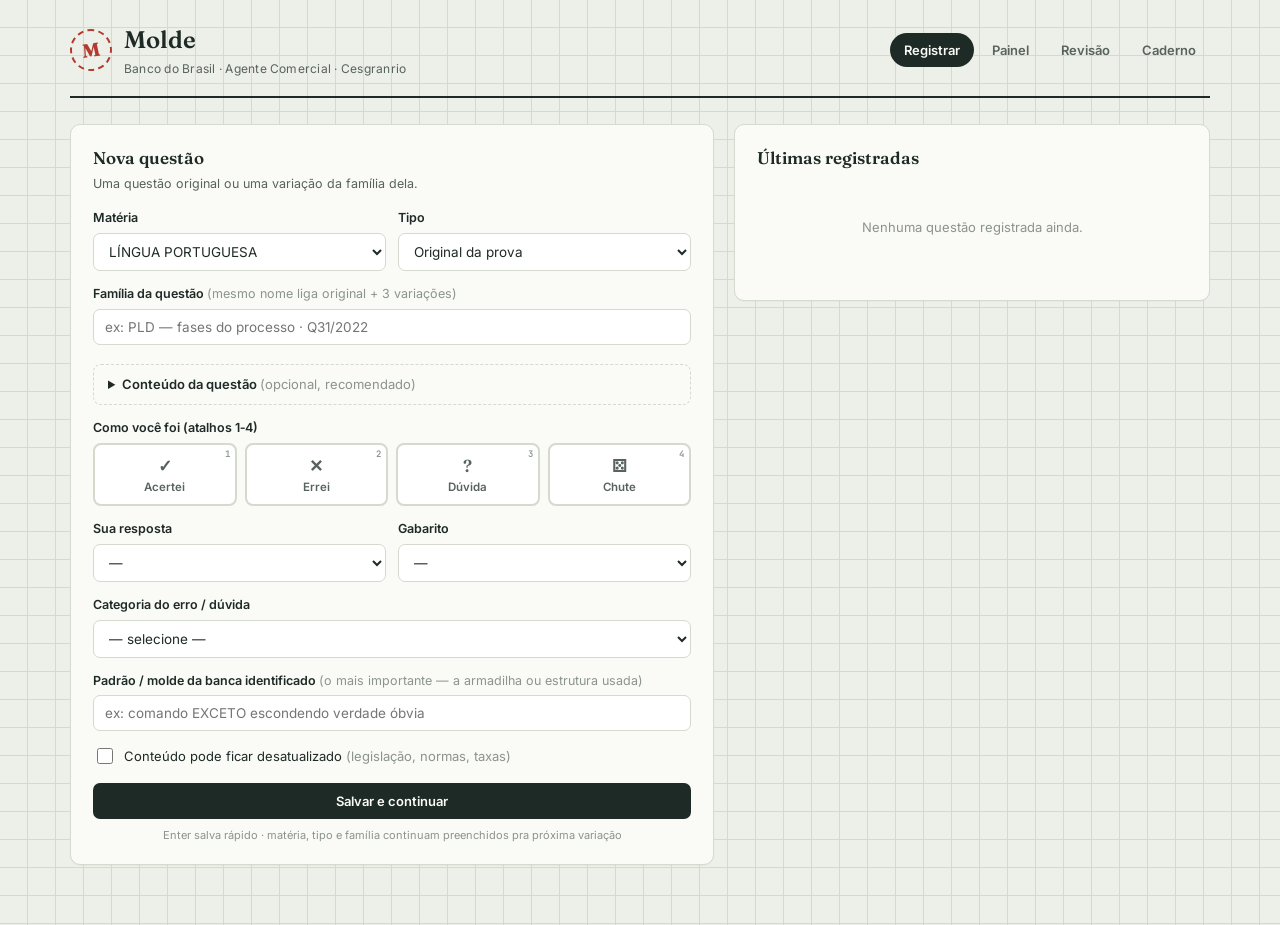
==== commit ad1bc2db: "Add files via upload" ====
--- a/index.html
+++ b/index.html
@@ -3,43 +3,40 @@
 <head>
 <meta charset="UTF-8">
 <meta name="viewport" content="width=device-width, initial-scale=1.0">
-<title>Gabarito — Agente Comercial BB</title>
+<title>Molde — BB Agente Comercial · Cesgranrio</title>
 <link rel="preconnect" href="https://fonts.googleapis.com">
-<link href="https://fonts.googleapis.com/css2?family=Space+Grotesk:wght@500;600;700&family=Inter:wght@400;500;600;700&family=JetBrains+Mono:wght@400;500;700&display=swap" rel="stylesheet">
+<link href="https://fonts.googleapis.com/css2?family=Fraunces:opsz,wght@9..144,500;9..144,600;9..144,700&family=Inter:wght@400;500;600;700&family=JetBrains+Mono:wght@400;500;700&display=swap" rel="stylesheet">
 <link rel="stylesheet" href="style.css">
 </head>
 <body>
 
 <div class="app">
 
-  <!-- ===== HEADER ===== -->
   <header class="topbar">
     <div class="brand">
-      <span class="brand-mark">◧</span>
+      <span class="brand-stamp">M</span>
       <div class="brand-text">
-        <h1>Gabarito</h1>
+        <h1>Molde</h1>
         <p>Banco do Brasil · Agente Comercial · Cesgranrio</p>
       </div>
     </div>
     <nav class="tabs" id="tabs">
-      <button class="tab" data-tab="registrar">Registrar</button>
-      <button class="tab active" data-tab="dashboard">Painel</button>
+      <button class="tab active" data-tab="registrar">Registrar</button>
+      <button class="tab" data-tab="painel">Painel</button>
       <button class="tab" data-tab="revisao">Revisão <span class="tab-badge" id="revisao-badge" hidden>0</span></button>
-      <button class="tab" data-tab="bizus">📌 Bizus</button>
-      <button class="tab" data-tab="caderno">📓 Caderno</button>
+      <button class="tab" data-tab="caderno">Caderno</button>
     </nav>
   </header>
 
   <main>
 
-    <!-- ===== TAB: REGISTRAR ===== -->
-    <section class="tab-panel" id="panel-registrar">
-      <div class="grid-registrar">
-
-        <form class="card form-registro" id="form-registro" autocomplete="off">
+    <!-- ===================== REGISTRAR ===================== -->
+    <section class="tab-panel active" id="panel-registrar">
+      <div class="grid-2">
+
+        <form class="card" id="form-questao" autocomplete="off">
           <h2>Nova questão</h2>
-
-          <p class="field-hint" id="timer-lembrete-registrar" hidden>⏱ Cronômetro rodando desde o Painel — o tempo dessa questão já vai junto quando você salvar.</p>
+          <p class="card-sub">Uma questão original ou uma variação da família dela.</p>
 
           <div class="field-row">
             <div class="field">
@@ -47,161 +44,42 @@
               <select id="materia" required></select>
             </div>
             <div class="field">
-              <label for="origem">Origem</label>
-              <select id="origem">
-                <option value="prova">Prova oficial</option>
-                <option value="ia">Gerada por IA (treino)</option>
+              <label for="tipo">Tipo</label>
+              <select id="tipo">
+                <option value="original">Original da prova</option>
+                <option value="variacao_a">Variação A — mesma lógica</option>
+                <option value="variacao_b">Variação B — inversão de comando</option>
+                <option value="variacao_c">Variação C — armadilha</option>
               </select>
             </div>
           </div>
 
-          <div class="field-row" id="row-prova">
-            <div class="field">
-              <label for="codigo">Código da questão <span class="opt">(opcional)</span></label>
-              <input type="text" id="codigo" inputmode="numeric" placeholder="ex: 4001801342">
-            </div>
-            <div class="field">
-              <label for="banca">Banca</label>
-              <input type="text" id="banca" value="Cesgranrio">
-            </div>
-          </div>
-
-          <div class="field-row" id="row-prova-fonte">
-            <div class="field">
-              <label for="aplicacao">Prova / Aplicação <span class="opt">(ex: BB 2022 - Agente Comercial)</span></label>
-              <input type="text" id="aplicacao" list="aplicacao-list" placeholder="ex: BB 2022 - Agente Comercial">
-              <datalist id="aplicacao-list"></datalist>
-            </div>
-            <div class="field">
-              <label for="questao-pdf">Nº da questão no PDF <span class="opt">(opcional)</span></label>
-              <input type="text" id="questao-pdf" placeholder="ex: 27 ou pág. 8">
-            </div>
-          </div>
-
           <div class="field">
-            <label for="assunto">Assunto</label>
-            <input type="text" id="assunto" list="assunto-list" placeholder="Selecione a matéria primeiro">
-            <datalist id="assunto-list"></datalist>
-          </div>
-
-          <div class="field">
-            <label for="grupo">Grupo / família da questão <span class="opt">(liga original + variações)</span></label>
-            <input type="text" id="grupo" list="grupo-list" placeholder="ex: SAC - 4ª parcela · Q27/2021">
+            <label for="grupo">Família da questão <span class="opt">(mesmo nome liga original + 3 variações)</span></label>
+            <input type="text" id="grupo" list="grupo-list" placeholder="ex: PLD — fases do processo · Q31/2022">
             <datalist id="grupo-list"></datalist>
-            <p class="field-hint">Use o mesmo nome na questão original e nas variações que a IA criar dela. Isso agrupa tudo pra revisão em família. Meta sugerida: 1 original + 3 variações = 4 por família.</p>
-            <p class="field-hint field-contador-grupo" id="grupo-contador" hidden></p>
-          </div>
-
-          <div class="field">
-            <label>Como você foi <span class="kbd-hint">(atalhos 1‑4)</span></label>
-            <div class="status-picker" id="status-picker">
-              <button type="button" class="bubble bubble-acertei" data-status="acertei">
-                <span class="bubble-mark">✓</span><span>Acertei</span><kbd>1</kbd>
-              </button>
-              <button type="button" class="bubble bubble-errei" data-status="errei">
-                <span class="bubble-mark">✕</span><span>Errei</span><kbd>2</kbd>
-              </button>
-              <button type="button" class="bubble bubble-duvida" data-status="duvida">
-                <span class="bubble-mark">?</span><span>Dúvida</span><kbd>3</kbd>
-              </button>
-              <button type="button" class="bubble bubble-chute" data-status="chute">
-                <span class="bubble-mark">⚄</span><span>Chute</span><kbd>4</kbd>
-              </button>
-            </div>
-          </div>
-
-          <div class="field" id="motivo-field" hidden>
-            <label for="motivo-categoria">Categoria do erro / dúvida</label>
-            <select id="motivo-categoria">
-              <option value="">— selecione —</option>
-              <option value="nao_sabia">Não sabia o conteúdo</option>
-              <option value="interpretei_mal">Interpretei mal o enunciado</option>
-              <option value="pegadinha_comando">Caí na pegadinha do comando (EXCETO / NÃO / só uma correta)</option>
-              <option value="erro_calculo">Erro de cálculo / conta</option>
-              <option value="confundi_conceito">Confundi com conceito parecido</option>
-              <option value="chute_puro">Chute mesmo, não tinha ideia</option>
-            </select>
-            <label for="motivo" class="label-secundaria">Detalhe (opcional)</label>
-            <textarea id="motivo" rows="2" placeholder="ex: confundi differential privacy com data augmentation"></textarea>
-          </div>
-
-          <div class="field-row">
-            <div class="field">
-              <label for="dificuldade">Dificuldade <span class="opt">(opcional)</span></label>
-              <select id="dificuldade">
-                <option value="">—</option>
-                <option value="muito_facil">Muito fácil</option>
-                <option value="facil">Fácil</option>
-                <option value="moderada">Moderada</option>
-                <option value="dificil">Difícil</option>
-                <option value="muito_dificil">Muito difícil</option>
-              </select>
-            </div>
-            <div class="field">
-              <label for="ano">Ano da questão <span class="opt">(opcional)</span></label>
-              <input type="number" id="ano" placeholder="ex: 2024" min="1990" max="2100">
-            </div>
-          </div>
-
-          <div class="field-row">
-            <div class="field">
-              <label for="data">Data</label>
-              <input type="date" id="data">
-            </div>
-            <div class="field field-check-wrap">
-              <label class="field-check" for="volatil">
-                <input type="checkbox" id="volatil">
-                <span>Conteúdo pode ficar desatualizado <span class="opt">(legislação / normas / atualidades)</span></span>
-              </label>
-            </div>
-          </div>
-
-          <details class="conteudo-completo" open>
-            <summary>➕ Conteúdo completo da questão <span class="opt">(opcional — recomendado pra montar seu banco de revisão)</span></summary>
+            <p class="field-hint" id="grupo-contador"></p>
+          </div>
+
+          <details class="conteudo-completo">
+            <summary>Conteúdo da questão <span class="opt">(opcional, recomendado)</span></summary>
 
             <div class="field colar-pdf-box">
-              <label for="colar-bruto">⚡ Cole aqui o bloco copiado do PDF (enunciado + alternativas)</label>
-              <textarea id="colar-bruto" rows="6" placeholder="Cole o texto igual copiou do PDF, algo como:
-A) primeira alternativa
-B) segunda alternativa
-C) terceira alternativa
-D) quarta alternativa
-E) quinta alternativa
-
-Funciona com A) (A) A. A- etc."></textarea>
+              <label for="colar-bruto">Colar bloco copiado do PDF</label>
+              <textarea id="colar-bruto" rows="4" placeholder="A) ...&#10;B) ...&#10;C) ...&#10;D) ...&#10;E) ..."></textarea>
               <div class="colar-pdf-actions">
-                <button type="button" class="btn-secondary" id="btn-colar-separar">✂️ Separar automaticamente</button>
+                <button type="button" class="btn-secondary" id="btn-colar-separar">Separar automaticamente</button>
                 <span class="colar-pdf-status" id="colar-pdf-status"></span>
               </div>
             </div>
 
             <div class="field">
-              <label>Imagem / print da questão <span class="opt">(opcional — cole com Ctrl+V, arraste um arquivo ou informe um link)</span></label>
-              <div class="imagem-dropzone" id="imagem-dropzone" tabindex="0">
-                <div class="imagem-dropzone-empty" id="imagem-dropzone-empty">
-                  📋 Clique aqui e aperte <kbd>Ctrl+V</kbd> pra colar um print<br><span class="opt">ou arraste uma imagem pra cá</span>
-                </div>
-                <div class="imagem-preview-wrap" id="imagem-preview-wrap" hidden>
-                  <img id="imagem-preview" alt="Print da questão">
-                  <button type="button" class="btn-remover-imagem" id="btn-remover-imagem">✕ Remover</button>
-                </div>
-              </div>
-              <input type="text" id="imagem-link" placeholder="ou cole aqui um link (Imgur, Google Drive, etc.)">
-            </div>
-
-            <div class="field">
-              <label for="texto-base">Texto de apoio <span class="opt">(o texto/trecho que a questão se refere — cole uma vez, ele se repete nas questões do mesmo Grupo)</span></label>
-              <textarea id="texto-base" rows="5" placeholder="Cole aqui o texto enorme/trecho de referência. Preenchendo o Grupo acima com o mesmo nome, esse texto reaparece sozinho nas próximas questões da família."></textarea>
-              <p class="field-hint" id="texto-base-hint" hidden>↑ Preenchido automaticamente a partir de outra questão do mesmo grupo. Edite se precisar.</p>
-            </div>
-
-            <div class="field">
-              <label for="enunciado">Enunciado <span class="opt">(só o comando da questão, ex: "De acordo com o texto...")</span></label>
-              <textarea id="enunciado" rows="3" placeholder="Cole ou digite o enunciado da questão"></textarea>
-            </div>
-
-            <div class="field">
-              <label>Alternativas <span class="opt">(preencha as que quiser)</span></label>
+              <label for="enunciado">Enunciado</label>
+              <textarea id="enunciado" rows="3" placeholder="Comando da questão"></textarea>
+            </div>
+
+            <div class="field">
+              <label>Alternativas</label>
               <div class="alt-grid">
                 <input type="text" id="alt-a" placeholder="A)">
                 <input type="text" id="alt-b" placeholder="B)">
@@ -210,43 +88,61 @@
                 <input type="text" id="alt-e" placeholder="E)">
               </div>
             </div>
-
-            <div class="field-row">
-              <div class="field">
-                <label for="resposta-marcada">Sua resposta <span class="opt">(o que você marcou)</span></label>
-                <select id="resposta-marcada">
-                  <option value="">—</option>
-                  <option value="A">A</option>
-                  <option value="B">B</option>
-                  <option value="C">C</option>
-                  <option value="D">D</option>
-                  <option value="E">E</option>
-                </select>
-              </div>
-              <div class="field">
-                <label for="gabarito">Gabarito</label>
-                <select id="gabarito">
-                  <option value="">—</option>
-                  <option value="A">A</option>
-                  <option value="B">B</option>
-                  <option value="C">C</option>
-                  <option value="D">D</option>
-                  <option value="E">E</option>
-                </select>
-              </div>
-            </div>
-
-            <div class="field">
-              <label for="explicacao">Explicação / bizu / padrão identificado</label>
-              <textarea id="explicacao" rows="3" placeholder="O raciocínio, o porquê das outras alternativas estarem erradas, o padrão da banca..."></textarea>
-            </div>
           </details>
 
+          <div class="field">
+            <label>Como você foi <span class="kbd-hint">(atalhos 1‑4)</span></label>
+            <div class="status-picker" id="status-picker">
+              <button type="button" class="bubble bubble-acertei" data-status="acertei"><span class="bubble-mark">✓</span><span>Acertei</span><kbd>1</kbd></button>
+              <button type="button" class="bubble bubble-errei" data-status="errei"><span class="bubble-mark">✕</span><span>Errei</span><kbd>2</kbd></button>
+              <button type="button" class="bubble bubble-duvida" data-status="duvida"><span class="bubble-mark">?</span><span>Dúvida</span><kbd>3</kbd></button>
+              <button type="button" class="bubble bubble-chute" data-status="chute"><span class="bubble-mark">⚄</span><span>Chute</span><kbd>4</kbd></button>
+            </div>
+          </div>
+
+          <div class="field-row">
+            <div class="field">
+              <label for="resposta-marcada">Sua resposta</label>
+              <select id="resposta-marcada">
+                <option value="">—</option>
+                <option value="A">A</option><option value="B">B</option><option value="C">C</option><option value="D">D</option><option value="E">E</option>
+              </select>
+            </div>
+            <div class="field">
+              <label for="gabarito">Gabarito</label>
+              <select id="gabarito">
+                <option value="">—</option>
+                <option value="A">A</option><option value="B">B</option><option value="C">C</option><option value="D">D</option><option value="E">E</option>
+              </select>
+            </div>
+          </div>
+
+          <div class="field" id="motivo-field" hidden>
+            <label for="motivo-categoria">Categoria do erro / dúvida</label>
+            <select id="motivo-categoria">
+              <option value="">— selecione —</option>
+              <option value="nao_sabia">(a) Não sabia o conteúdo</option>
+              <option value="interpretei_mal">(b) Interpretei mal o enunciado</option>
+              <option value="pegadinha_comando">(c) Caí na pegadinha do comando</option>
+            </select>
+          </div>
+
+          <div class="field">
+            <label for="padrao">Padrão / molde da banca identificado <span class="opt">(o mais importante — a armadilha ou estrutura usada)</span></label>
+            <input type="text" id="padrao" list="padrao-list" placeholder="ex: comando EXCETO escondendo verdade óbvia">
+            <datalist id="padrao-list"></datalist>
+          </div>
+
+          <label class="field-check" for="volatil">
+            <input type="checkbox" id="volatil">
+            <span>Conteúdo pode ficar desatualizado <span class="opt">(legislação, normas, taxas)</span></span>
+          </label>
+
           <button type="submit" class="btn-primary" id="btn-salvar">Salvar e continuar</button>
-          <p class="save-hint">Enter salva rápido · matéria, origem, assunto, grupo e prova/aplicação continuam preenchidos pra próxima variação</p>
+          <p class="save-hint">Enter salva rápido · matéria, tipo e família continuam preenchidos pra próxima variação</p>
         </form>
 
-        <div class="card recentes">
+        <div class="card">
           <h2>Últimas registradas</h2>
           <div id="lista-recentes" class="lista-recentes"></div>
         </div>
@@ -254,173 +150,61 @@
       </div>
     </section>
 
-    <!-- ===== TAB: DASHBOARD ===== -->
-    <section class="tab-panel active" id="panel-dashboard">
+    <!-- ===================== PAINEL ===================== -->
+    <section class="tab-panel" id="panel-painel">
       <div class="dash-grid">
 
-        <div class="card timer-questao-card">
-          <h2>Cronômetro da questão</h2>
-          <p class="card-sub">Escolha a matéria, cronometre a questão e registre sem sair daqui.</p>
-
-          <div class="timer-questao-linha">
-            <div class="field field-timer-materia">
-              <label for="timer-materia">Matéria desta questão</label>
-              <select id="timer-materia"></select>
-            </div>
-
-            <div class="timer-box" id="timer-box">
-              <div class="timer-left">
-                <span class="timer-display" id="timer-display">00:00</span>
-                <span class="timer-meta" id="timer-meta-texto"></span>
-              </div>
-              <div class="timer-actions">
-                <button type="button" class="btn-secondary" id="btn-timer-toggle">▶ Iniciar</button>
-                <button type="button" class="btn-secondary" id="btn-timer-reset">↺ Zerar</button>
-                <input type="text" id="tempo-manual" inputmode="numeric" placeholder="mm:ss" title="Editar tempo manualmente">
-              </div>
-            </div>
-          </div>
-          <button type="button" class="btn-primary btn-timer-registrar" id="btn-timer-ir-registrar">📝 Registrar esta questão</button>
-        </div>
-
-        <div class="card filtro-periodo-card span2">
-          <div class="filtro-periodo-row">
-            <div>
-              <h2>Desempenho no período</h2>
-              <p class="card-sub" id="filtro-periodo-resumo">Tudo, desde o início</p>
-            </div>
-            <div class="filtro-periodo-controles">
-              <select id="filtro-periodo">
-                <option value="hoje">Hoje</option>
-                <option value="semana">Últimos 7 dias</option>
-                <option value="mes">Últimos 30 dias</option>
-                <option value="tudo" selected>Tudo</option>
-                <option value="custom">Personalizado</option>
-              </select>
-              <input type="date" id="filtro-periodo-de" hidden>
-              <span class="filtro-periodo-ate-label" id="filtro-periodo-ate-label" hidden>até</span>
-              <input type="date" id="filtro-periodo-ate" hidden>
-            </div>
-          </div>
-          <p class="field-hint">Esse filtro vale pros cartões de desempenho abaixo (acertos, ritmo, prioridade, assuntos). Meta geral e sequência de estudo sempre olham pra tudo.</p>
-        </div>
-
-        <div class="card meta-card span2">
-          <div class="meta-header">
-            <div>
-              <h2>Meta de questões</h2>
-              <p id="meta-numero" class="meta-numero">0 / 1000</p>
-              <p id="meta-origem" class="meta-origem"></p>
-            </div>
-            <p id="meta-pct" class="meta-pct">0%</p>
-          </div>
-          <div class="gabarito-grid" id="gabarito-grid" aria-label="Cada bolinha representa uma questão resolvida"></div>
-        </div>
-
-        <div class="stats-grid span2">
-          <div class="card stat-card stat-acertei">
-            <span class="stat-label">Acertei</span>
-            <span class="stat-value" id="stat-acertei">0</span>
-            <span class="stat-pct" id="stat-acertei-pct">0%</span>
-          </div>
-          <div class="card stat-card stat-errei">
-            <span class="stat-label">Errei</span>
-            <span class="stat-value" id="stat-errei">0</span>
-            <span class="stat-pct" id="stat-errei-pct">0%</span>
-          </div>
-          <div class="card stat-card stat-duvida">
-            <span class="stat-label">Dúvida</span>
-            <span class="stat-value" id="stat-duvida">0</span>
-            <span class="stat-pct" id="stat-duvida-pct">0%</span>
-          </div>
-          <div class="card stat-card stat-chute">
-            <span class="stat-label">Chute</span>
-            <span class="stat-value" id="stat-chute">0</span>
-            <span class="stat-pct" id="stat-chute-pct">0%</span>
-          </div>
-        </div>
-
-        <div class="card span2">
+        <div class="card stat-card-big">
+          <span class="stat-label">Taxa de acerto geral</span>
+          <span class="stat-value-big" id="stat-acerto-geral">—</span>
+          <span class="stat-sub" id="stat-total-questoes">0 questões</span>
+        </div>
+
+        <div class="card stat-card-big">
+          <span class="stat-label">Sequência de estudo</span>
+          <span class="stat-value-big" id="streak-numero">0 dias</span>
+          <span class="stat-sub">dias seguidos com questão registrada</span>
+        </div>
+
+        <div class="card timer-card">
           <h2>Tempo de estudo</h2>
-          <p class="card-sub">Aperte iniciar quando começar a estudar (qualquer matéria) e pausar quando parar. Também dá pra editar/lançar manualmente.</p>
-
           <div class="timer-box" id="timer-box-estudo">
-            <div class="timer-left">
-              <span class="timer-display" id="timer-display-estudo">00:00</span>
-              <span class="timer-meta" id="timer-meta-estudo-texto">sessão atual</span>
-            </div>
+            <span class="timer-display" id="timer-display-estudo">00:00</span>
             <div class="timer-actions">
               <button type="button" class="btn-secondary" id="btn-estudo-timer-toggle">▶ Iniciar</button>
-              <button type="button" class="btn-secondary" id="btn-estudo-timer-zerar">↺ Descartar</button>
-            </div>
-          </div>
-
+            </div>
+          </div>
           <div class="tempo-estudo-add">
             <input type="date" id="tempo-estudo-data">
-            <input type="text" id="tempo-estudo-min" placeholder="hh:mm:ss (ex: 2:06:21) ou só minutos">
+            <input type="text" id="tempo-estudo-min" placeholder="hh:mm ou minutos">
             <button type="button" class="btn-secondary" id="btn-tempo-estudo-add">+ Adicionar</button>
           </div>
           <p class="tempo-estudo-resumo" id="tempo-estudo-resumo"></p>
-          <div id="tempo-estudo-semana" class="materias-bars"></div>
-          <div id="tempo-estudo-dias" class="ranking-fracos"></div>
-        </div>
-
-        <div class="card">
-          <div class="streak-row">
-            <div>
-              <h2>Sequência de estudo</h2>
-              <p class="card-sub">Dias seguidos com pelo menos 1 questão registrada</p>
-            </div>
-            <p class="streak-numero" id="streak-numero">0 dias</p>
-          </div>
-        </div>
-
-        <div class="card ritmo-card">
-          <div class="ritmo-header">
-            <div>
-              <h2>Ritmo de prova</h2>
-              <p class="card-sub">Baseado no seu cronômetro por questão.</p>
-            </div>
-            <div class="ritmo-config">
-              <label for="tempo-prova-min">Tempo total (min)</label>
-              <input type="number" id="tempo-prova-min" min="30" max="600" step="5">
-            </div>
-          </div>
-          <p class="ritmo-resumo" id="ritmo-resumo"></p>
-          <div id="ritmo-bars" class="materias-bars"></div>
-        </div>
-
-        <div class="card">
-          <h2>Prioridade de ataque</h2>
-          <p class="card-sub">Cruza erro + tempo gasto (mín. 3 questões)</p>
-          <div id="prioridade-lista" class="ranking-fracos"></div>
-        </div>
-
-        <div class="card">
+        </div>
+
+        <div class="card span2">
           <h2>Taxa de acerto por matéria</h2>
           <div id="materias-bars" class="materias-bars"></div>
         </div>
-        <div class="card">
-          <h2>Assuntos mais fracos</h2>
-          <p class="card-sub">Ordenado por taxa de erro (mín. 3 questões)</p>
-          <div id="ranking-fracos" class="ranking-fracos"></div>
+
+        <div class="card span2 destaque-card">
+          <h2>Padrões da banca mais recorrentes</h2>
+          <p class="card-sub">Cruza todos os padrões que você identificou, em todas as matérias. Isso é o que mais importa — se um molde se repete, é ataque prioritário.</p>
+          <div id="padroes-lista" class="ranking-fracos"></div>
+          <p id="padroes-vazio" class="empty-state" hidden>Nenhum padrão registrado ainda. Preencha o campo "Padrão / molde da banca" ao salvar questões.</p>
         </div>
 
         <div class="card span2">
           <h2>Famílias de questões</h2>
-          <p class="card-sub">Questão original + variações da IA agrupadas pelo campo "Grupo". Meta: 4 por família (1 original + 3 variações). Mostra onde você ainda não fechou a família toda.</p>
+          <p class="card-sub">Original + 3 variações agrupadas pelo campo "Família". Meta: 4 por família.</p>
           <div id="familias-lista" class="ranking-fracos"></div>
         </div>
 
         <div class="card span2">
           <h2>Backup dos dados</h2>
-          <p class="card-sub">Tudo fica salvo só neste navegador. Exporte de vez em quando pra não perder nada.</p>
           <div class="backup-actions">
             <button class="btn-secondary" id="btn-exportar">Exportar backup (JSON)</button>
-            <label class="btn-secondary btn-file">
-              Importar backup
-              <input type="file" id="input-importar" accept="application/json" hidden>
-            </label>
+            <label class="btn-secondary btn-file">Importar backup<input type="file" id="input-importar" accept="application/json" hidden></label>
             <button class="btn-secondary btn-danger" id="btn-limpar">Limpar todos os dados</button>
           </div>
         </div>
@@ -428,175 +212,77 @@
       </div>
     </section>
 
-    <!-- ===== TAB: REVISÃO ===== -->
+    <!-- ===================== REVISÃO ===================== -->
     <section class="tab-panel" id="panel-revisao">
       <div class="card">
         <div class="revisao-header">
           <h2>Revisar questões</h2>
           <div class="revisao-filtros">
-            <select id="filtro-materia">
-              <option value="">Todas as matérias</option>
-            </select>
-            <select id="filtro-origem">
-              <option value="">Prova + IA</option>
-              <option value="prova">Só prova oficial</option>
-              <option value="ia">Só geradas por IA</option>
-            </select>
+            <select id="filtro-materia"><option value="">Todas as matérias</option></select>
             <select id="filtro-status">
               <option value="">Errei + Dúvida</option>
               <option value="errei">Só errei</option>
               <option value="duvida">Só dúvida</option>
               <option value="acertei">Só acertei</option>
               <option value="chute">Só chute</option>
-              <option value="vencidas">Vencidas p/ revisar</option>
-              <option value="todas">Todas (exceto revisadas)</option>
-              <option value="revisadas">Já revisadas</option>
+              <option value="todas">Todas</option>
             </select>
-            <button type="button" class="btn-primary btn-praticar" id="btn-iniciar-pratica">▶ Praticar estas questões</button>
-          </div>
-        </div>
-        <div id="filtro-grupo-banner" class="filtro-grupo-banner" hidden></div>
+            <button type="button" class="btn-primary btn-praticar" id="btn-iniciar-pratica">▶ Praticar estas</button>
+          </div>
+        </div>
         <div id="lista-revisao" class="lista-revisao"></div>
-        <p id="revisao-vazio" class="empty-state" hidden>Nada por aqui — filtre por outra matéria ou registre mais questões.</p>
+        <p id="revisao-vazio" class="empty-state" hidden>Nada por aqui — filtre diferente ou registre mais questões.</p>
       </div>
     </section>
 
-    <!-- ===== TAB: BIZUS ===== -->
-    <section class="tab-panel" id="panel-bizus">
-      <div class="grid-registrar">
-
-        <form class="card form-registro" id="form-bizu" autocomplete="off">
-          <h2 id="bizu-form-titulo">Novo bizu / macete</h2>
-          <p class="card-sub">Pra matérias que você tem que decorar (inglês, informática...). Cole um print igual esses seus resumos e revise sempre que precisar.</p>
-
-          <div class="field-row">
-            <div class="field">
-              <label for="bizu-materia">Matéria</label>
-              <select id="bizu-materia" required></select>
-            </div>
-            <div class="field">
-              <label for="bizu-assunto">Assunto <span class="opt">(opcional — deixe em branco pra valer pra matéria toda; use o mesmo texto do campo Assunto da questão pra ele puxar sozinho na revisão)</span></label>
-              <input type="text" id="bizu-assunto" list="bizu-assunto-list" placeholder="ex: Verbos modais">
-              <datalist id="bizu-assunto-list"></datalist>
-            </div>
-          </div>
-
-          <div class="field">
-            <label for="bizu-titulo">Título curto</label>
-            <input type="text" id="bizu-titulo" placeholder="ex: WOULD = hipótese / MAY-MIGHT-COULD = possibilidade" required>
-          </div>
-
-          <div class="field">
-            <label for="bizu-texto">Macete / explicação</label>
-            <textarea id="bizu-texto" rows="6" placeholder="Escreva o macete, a regra, o padrão da banca..."></textarea>
-          </div>
-
-          <div class="field">
-            <label>Imagem / print <span class="opt">(cole com Ctrl+V, arraste um arquivo ou informe um link)</span></label>
-            <div class="imagem-dropzone" id="bizu-imagem-dropzone" tabindex="0">
-              <div class="imagem-dropzone-empty" id="bizu-imagem-dropzone-empty">
-                📋 Clique aqui e aperte <kbd>Ctrl+V</kbd> pra colar um print<br><span class="opt">ou arraste uma imagem pra cá</span>
-              </div>
-              <div class="imagem-preview-wrap" id="bizu-imagem-preview-wrap" hidden>
-                <img id="bizu-imagem-preview" alt="Print do bizu">
-                <button type="button" class="btn-remover-imagem" id="btn-bizu-remover-imagem">✕ Remover</button>
-              </div>
-            </div>
-            <input type="text" id="bizu-imagem-link" placeholder="ou cole aqui um link">
-          </div>
-
-          <button type="submit" class="btn-primary" id="btn-bizu-salvar">Salvar bizu</button>
-          <button type="button" class="btn-secondary" id="btn-bizu-cancelar-edicao" hidden style="margin-top:10px; width:100%;">Cancelar edição</button>
-        </form>
-
-        <div class="card recentes">
-          <div class="revisao-header" style="margin-bottom:12px;">
-            <h2 style="margin:0;">Meus bizus</h2>
-            <div class="revisao-filtros">
-              <select id="bizu-filtro-materia">
-                <option value="">Todas as matérias</option>
-              </select>
-              <button type="button" class="btn-primary btn-praticar" id="btn-revisar-bizus">🔀 Revisar</button>
-            </div>
-          </div>
-          <div id="lista-bizus" class="lista-revisao"></div>
-          <p id="bizus-vazio" class="empty-state" hidden>Nenhum bizu salvo ainda. Comece ali do lado ⟵</p>
-        </div>
-
-      </div>
-    </section>
-
-    <!-- ===== TAB: CADERNO ===== -->
+    <!-- ===================== CADERNO ===================== -->
     <section class="tab-panel" id="panel-caderno">
       <div class="caderno-grid">
 
         <div class="card caderno-sidebar">
           <div class="caderno-sidebar-topo">
             <h2>Minhas folhas</h2>
-            <button type="button" class="btn-primary btn-caderno-nova" id="btn-caderno-nova">+ Nova folha</button>
-            <button type="button" class="btn-secondary" id="btn-caderno-leitura">👁 Modo leitura / Baixar PDF</button>
-          </div>
-          <select id="caderno-filtro-materia">
-            <option value="">Todas as matérias</option>
-          </select>
+            <button type="button" class="btn-primary" id="btn-caderno-nova">+ Nova folha</button>
+            <button type="button" class="btn-secondary" id="btn-caderno-leitura">Modo leitura / PDF</button>
+          </div>
+          <select id="caderno-filtro-materia"><option value="">Todas as matérias</option></select>
           <div id="caderno-lista" class="caderno-lista"></div>
-          <p id="caderno-lista-vazio" class="empty-state" hidden>Nenhuma folha ainda. Crie a primeira ali em cima ⬆</p>
+          <p id="caderno-lista-vazio" class="empty-state" hidden>Nenhuma folha ainda.</p>
         </div>
 
         <div class="card caderno-editor" id="caderno-editor" hidden>
           <div class="caderno-editor-topo">
-            <input type="text" id="caderno-titulo" class="caderno-titulo-input" placeholder="Título da folha (ex: Inglês — falsos cognatos)">
-            <select id="caderno-materia">
-              <option value="">Geral / livre</option>
-            </select>
-            <button type="button" class="btn-secondary btn-danger" id="btn-caderno-excluir">🗑 Excluir folha</button>
-          </div>
-
+            <input type="text" id="caderno-titulo" class="caderno-titulo-input" placeholder="Título da folha">
+            <select id="caderno-materia"><option value="">Geral / livre</option></select>
+            <button type="button" class="btn-secondary btn-danger" id="btn-caderno-excluir">Excluir</button>
+          </div>
           <div class="caderno-toolbar">
             <div class="caderno-toolbar-grupo" id="caderno-marcadores">
               <span class="caderno-toolbar-label">Grifar:</span>
               <button type="button" class="caderno-swatch sw-amarelo" data-marca="#fff176" title="Amarelo"></button>
-              <button type="button" class="caderno-swatch sw-verde" data-marca="rgba(31,168,107,.38)" title="Verde"></button>
-              <button type="button" class="caderno-swatch sw-azul" data-marca="rgba(47,111,224,.32)" title="Azul"></button>
-              <button type="button" class="caderno-swatch sw-rosa" data-marca="rgba(216,79,146,.32)" title="Rosa"></button>
-              <button type="button" class="caderno-swatch sw-laranja" data-marca="rgba(217,113,40,.32)" title="Laranja"></button>
-              <button type="button" class="caderno-toolbar-btn" id="btn-caderno-sem-grifo" title="Remover grifo">⌫ grifo</button>
+              <button type="button" class="caderno-swatch sw-verde" data-marca="rgba(58,125,103,.35)" title="Verde"></button>
+              <button type="button" class="caderno-swatch sw-azul" data-marca="rgba(46,92,138,.30)" title="Azul"></button>
+              <button type="button" class="caderno-swatch sw-vermelho" data-marca="rgba(193,68,58,.28)" title="Vermelho"></button>
+              <button type="button" class="caderno-toolbar-btn" id="btn-caderno-sem-grifo" title="Remover grifo">⌫</button>
             </div>
             <div class="caderno-toolbar-grupo">
-              <button type="button" class="caderno-toolbar-btn" id="btn-caderno-bold" title="Negrito"><b>N</b></button>
-              <button type="button" class="caderno-toolbar-btn" id="btn-caderno-italic" title="Itálico"><i>I</i></button>
-              <button type="button" class="caderno-toolbar-btn" id="btn-caderno-underline" title="Sublinhado"><u>S</u></button>
-              <button type="button" class="caderno-toolbar-btn" id="btn-caderno-limpar" title="Limpar formatação">Limpar formatação</button>
-            </div>
-            <div class="caderno-toolbar-grupo">
-              <span class="caderno-toolbar-label">Tamanho do trecho:</span>
-              <select id="caderno-fonte" title="Selecione um trecho no texto e escolha o tamanho">
-                <option value="12.5">Pequena</option>
-                <option value="14.5" selected>Normal</option>
-                <option value="17">Grande</option>
-                <option value="20">Muito grande</option>
-                <option value="24">Gigante</option>
-              </select>
-            </div>
-          </div>
-
-          <div class="caderno-area" id="caderno-area" contenteditable="true" data-placeholder="Cole um texto, escreva uma anotação, faça uma conta... selecione um trecho e clique numa cor pra grifar."></div>
+              <button type="button" class="caderno-toolbar-btn" id="btn-caderno-bold"><b>N</b></button>
+              <button type="button" class="caderno-toolbar-btn" id="btn-caderno-italic"><i>I</i></button>
+              <button type="button" class="caderno-toolbar-btn" id="btn-caderno-underline"><u>S</u></button>
+            </div>
+          </div>
+          <div class="caderno-area" id="caderno-area" contenteditable="true" data-placeholder="Escreva ou cole aqui..."></div>
           <p class="caderno-salvo" id="caderno-salvo"></p>
         </div>
 
         <div class="card caderno-vazio-geral" id="caderno-sem-selecao">
-          <p class="empty-state">Selecione uma folha na lista ao lado ou crie uma nova pra começar a anotar.</p>
+          <p class="empty-state">Selecione uma folha ou crie uma nova.</p>
         </div>
 
       </div>
     </section>
 
   </main>
-
-</div>
-
-<div class="lightbox" id="lightbox">
-  <img id="lightbox-img" alt="Imagem ampliada">
 </div>
 
 <div class="pratica-overlay" id="pratica-overlay">
@@ -614,11 +300,11 @@
   <div class="leitura-top">
     <button type="button" class="btn-secondary" id="btn-leitura-fechar">✕ Fechar</button>
     <div class="leitura-nav">
-      <button type="button" class="btn-secondary" id="btn-leitura-anterior">◀ Anterior</button>
+      <button type="button" class="btn-secondary" id="btn-leitura-anterior">◀</button>
       <span class="leitura-contador" id="leitura-contador">1 / 1</span>
-      <button type="button" class="btn-secondary" id="btn-leitura-proxima">Próxima ▶</button>
+      <button type="button" class="btn-secondary" id="btn-leitura-proxima">▶</button>
     </div>
-    <button type="button" class="btn-primary" id="btn-leitura-imprimir">🖨 Baixar todo o caderno em PDF</button>
+    <button type="button" class="btn-primary" id="btn-leitura-imprimir">Baixar caderno em PDF</button>
   </div>
   <div class="leitura-corpo">
     <div class="leitura-folha">
@@ -627,7 +313,6 @@
     </div>
   </div>
 </div>
-
 <div id="caderno-print-area"></div>
 
 <script src="app.js"></script>
--- a/style.css
+++ b/style.css
@@ -1,702 +1,287 @@
 /* ==========================================================================
-   Design tokens
-   Cores herdadas do esquema de matérias do Track Concursos, pra manter
-   consistência entre as duas ferramentas.
-   ========================================================================== */
-:root{
-  --bg:            #f4f5fa;
-  --bg-elev:       #ffffff;
-  --surface:       #f7f8fc;
-  --surface-2:     #edeff8;
-  --border:        #e1e4ef;
-  --text:          #1c2333;
-  --text-muted:    #5b6178;
-  --text-faint:    #8a90a6;
-
-  --acertei:  #1fa86b;
-  --acertei-bg: rgba(31,168,107,0.10);
-  --errei:    #e0463f;
-  --errei-bg: rgba(224,70,63,0.09);
-  --duvida:   #c6900a;
-  --duvida-bg: rgba(198,144,10,0.10);
-  --chute:    #6a4bd6;
-  --chute-bg: rgba(106,75,214,0.10);
-
-  --mat-portugues: #e0463f;
-  --mat-ingles:    #2f6fe0;
-  --mat-matematica:#6a4bd6;
-  --mat-financeiro:#1fa86b;
-  --mat-probabilidade:#c6900a;
-  --mat-bancarios: #d97128;
-  --mat-informatica: #0c94a8;
-  --mat-vendas:    #d84f92;
-
-  --ia:            #2f6fe0;
-  --ia-bg:         rgba(47,111,224,0.10);
-  --prova:         #6b7188;
-  --prova-bg:      rgba(107,113,136,0.10);
-  --alerta:        #c6900a;
-  --alerta-bg:     rgba(198,144,10,0.10);
-
-  --radius-s: 8px;
-  --radius-m: 14px;
-  --radius-l: 20px;
-
-  --shadow-card: 0 1px 2px rgba(28,35,51,0.04), 0 4px 16px rgba(28,35,51,0.04);
-
-  --font-display: 'Space Grotesk', sans-serif;
+   Tokens
+   ========================================================================== */
+:root {
+  --paper: #EDEFE9;
+  --paper-card: #FAFAF6;
+  --ink: #1E2A26;
+  --ink-soft: #58635D;
+  --ink-faint: #8B948D;
+  --line: #D6D9CE;
+
+  --green: #2F6B54;
+  --green-soft: #E4EEE7;
+  --red: #B23A2E;
+  --red-soft: #F5E4E1;
+  --amber: #A8761F;
+  --amber-soft: #F2E9D6;
+  --blue: #2E5C8A;
+  --blue-soft: #E2E9F1;
+
+  --radius: 10px;
+  --font-display: 'Fraunces', serif;
   --font-body: 'Inter', sans-serif;
   --font-mono: 'JetBrains Mono', monospace;
 }
 
-*{ box-sizing:border-box; }
-[hidden]{ display:none !important; }
-html,body{ height:100%; }
-body{
-  margin:0;
-  background: var(--bg);
-  color:var(--text);
-  font-family:var(--font-body);
-  -webkit-font-smoothing:antialiased;
-}
-
-.app{ max-width:1180px; margin:0 auto; padding:0 20px 64px; }
-
-/* ==========================================================================
-   Topbar
-   ========================================================================== */
-.topbar{
-  display:flex; align-items:center; justify-content:space-between;
-  flex-wrap:wrap; gap:16px;
-  padding:28px 0 20px;
-  border-bottom:1px solid var(--border);
-  margin-bottom:28px;
-}
-.brand{ display:flex; align-items:center; gap:12px; }
-.brand-mark{
-  font-size:26px; color:var(--acertei);
-  transform:rotate(45deg); display:inline-block;
-}
-.brand-text h1{
-  font-family:var(--font-display); font-size:22px; font-weight:700;
-  margin:0; letter-spacing:-0.01em;
-}
-.brand-text p{
-  margin:2px 0 0; font-size:12.5px; color:var(--text-muted);
-  font-family:var(--font-mono);
-}
-
-.tabs{ display:flex; gap:4px; background:var(--surface); padding:4px; border-radius:999px; border:1px solid var(--border); }
-.tab{
-  font-family:var(--font-body); font-weight:600; font-size:14px;
-  color:var(--text-muted); background:transparent; border:none;
-  padding:9px 18px; border-radius:999px; cursor:pointer;
-  transition:background .15s, color .15s;
-}
-.tab:hover{ color:var(--text); }
-.tab.active{ background:var(--surface-2); color:var(--text); }
-.tab-badge{
-  display:inline-flex; align-items:center; justify-content:center;
-  min-width:18px; height:18px; padding:0 5px; margin-left:6px;
-  background:var(--errei); color:#0e1220; font-family:var(--font-mono);
-  font-size:10.5px; font-weight:700; border-radius:99px; vertical-align:middle;
-}
-
-/* ==========================================================================
-   Layout helpers
-   ========================================================================== */
-.tab-panel{ display:none; animation:fade .25s ease; }
-.tab-panel.active{ display:block; }
-@keyframes fade{ from{opacity:0; transform:translateY(4px);} to{opacity:1; transform:none;} }
-
-.card{
-  background:var(--bg-elev); border:1px solid var(--border);
-  border-radius:var(--radius-l); padding:22px 24px; margin-bottom:20px;
-  box-shadow:var(--shadow-card);
-}
-.card h2{
-  font-family:var(--font-display); font-size:16px; font-weight:600;
-  margin:0 0 4px; letter-spacing:-0.01em;
-}
-.card-sub{ font-size:12.5px; color:var(--text-muted); margin:0 0 14px; }
-
-.grid-registrar{ display:grid; grid-template-columns:1.3fr 1fr; gap:20px; align-items:start; }
-.grid-2col{ display:grid; grid-template-columns:1fr 1fr; gap:20px; }
-
-.dash-grid{ display:grid; grid-template-columns:1fr 1fr; gap:20px; align-items:start; }
-.dash-grid > .span2{ grid-column:1 / -1; }
-
-@media (max-width:860px){
-  .grid-registrar, .grid-2col, .dash-grid{ grid-template-columns:1fr; }
-  .dash-grid > .span2{ grid-column:1; }
-  .topbar{ flex-direction:column; align-items:flex-start; }
-  .card.recentes{ position:static; min-height:0; }
-}
-
-/* ==========================================================================
-   Form
-   ========================================================================== */
-.form-registro h2{ margin-bottom:18px; }
-
-.timer-box{
-  display:flex; align-items:center; justify-content:space-between; flex-wrap:wrap; gap:12px;
-  background:linear-gradient(135deg, rgba(106,75,214,0.07), rgba(31,168,107,0.06));
-  border:1px solid var(--border); border-radius:var(--radius-s);
-  padding:14px 16px; margin-bottom:20px;
-}
-.timer-left{ display:flex; align-items:baseline; gap:10px; }
-.timer-display{
-  font-family:var(--font-mono, monospace); font-size:28px; font-weight:700; color:var(--text);
-  letter-spacing:.02em; min-width:78px;
-}
-.timer-display.timer-estourado{ color:var(--errei); }
-.timer-meta{ font-size:12px; color:var(--text-faint); }
-.timer-actions{ display:flex; align-items:center; gap:8px; }
-.timer-actions input{
-  width:64px; background:var(--surface); border:1px solid var(--border); color:var(--text);
-  border-radius:var(--radius-s); padding:8px 10px; font-family:var(--font-mono, monospace);
-  text-align:center; font-size:13px;
-}
-
-.field{ margin-bottom:16px; }
-
-.timer-questao-card .card-sub{ margin-bottom:16px; }
-.timer-questao-linha{
-  display:flex; align-items:flex-end; gap:14px; flex-wrap:wrap; margin-bottom:14px;
-}
-.field-timer-materia{ margin-bottom:0; width:200px; flex:0 0 auto; }
-.timer-questao-linha .timer-box{ margin-bottom:0; flex:1 1 320px; padding:10px 14px; }
-.timer-questao-linha .timer-display{ font-size:22px; min-width:64px; }
-.timer-questao-linha .timer-actions input{ width:56px; padding:6px 8px; }
-.btn-timer-registrar{ width:auto; padding:9px 18px; font-size:13.5px; margin-top:0; }
-
-.field-row{ display:grid; grid-template-columns:1fr 1fr; gap:14px; }
-.field-row .field{ margin-bottom:16px; }
-label{
-  display:block; font-size:12.5px; font-weight:600; color:var(--text-muted);
-  margin-bottom:6px; text-transform:uppercase; letter-spacing:.04em;
-}
-label.label-secundaria{ margin-top:12px; }
-.opt{ text-transform:none; font-weight:400; letter-spacing:normal; color:var(--text-faint); }
-.kbd-hint{ text-transform:none; font-weight:400; letter-spacing:normal; color:var(--text-faint); font-size:12px; }
-.field-hint{ margin:6px 2px 0; font-size:11.5px; color:var(--text-faint); line-height:1.4; }
-.field-contador-grupo{ color:var(--ia); font-weight:600; }
-
-input[type=text], input[type=number], input[type=date], select, textarea{
-  width:100%; background:var(--surface); border:1px solid var(--border);
-  color:var(--text); font-family:var(--font-body); font-size:14.5px;
-  padding:11px 13px; border-radius:var(--radius-s); outline:none; box-shadow:none;
-  transition:border-color .15s, background .15s, box-shadow .15s;
-}
-input:focus, select:focus, textarea:focus{
-  border-color:var(--chute); background:var(--surface-2);
-  box-shadow:0 0 0 3px rgba(124,92,252,0.16);
-}
-textarea{ resize:vertical; font-family:var(--font-body); }
-#codigo{ font-family:var(--font-mono); }
-
-/* checkbox de conteúdo volátil */
-.field-check-wrap{ display:flex; align-items:flex-end; }
-.field-check{
-  display:flex; align-items:center; gap:10px; cursor:pointer;
-  background:var(--surface); border:1px solid var(--border); border-radius:var(--radius-s);
-  padding:11px 13px; width:100%; margin:0;
-  text-transform:none; font-size:13px; font-weight:500; color:var(--text);
-}
-.field-check input[type=checkbox]{
-  width:16px; height:16px; flex-shrink:0; accent-color:var(--alerta); cursor:pointer;
-}
-.field-check:has(input:checked){ border-color:var(--alerta); background:var(--alerta-bg); }
-
-/* conteúdo completo colapsável */
-.conteudo-completo{
-  border:1px solid var(--border); border-radius:var(--radius-m);
-  padding:4px 14px; margin-bottom:18px; background:var(--surface);
-}
-.conteudo-completo summary{
-  cursor:pointer; padding:12px 2px; font-size:13.5px; font-weight:600;
-  color:var(--text-muted); list-style:none; display:flex; align-items:center; gap:6px;
-}
-.conteudo-completo summary::-webkit-details-marker{ display:none; }
-.conteudo-completo[open] summary{ color:var(--text); border-bottom:1px solid var(--border); margin-bottom:14px; }
-.conteudo-completo .field{ margin-bottom:14px; }
-.conteudo-completo .field:last-child{ margin-bottom:14px; }
-
-/* imagem / print da questão */
-.imagem-dropzone{
-  border:1.5px dashed var(--border); border-radius:var(--radius-s);
-  background:var(--surface); padding:14px; cursor:pointer; outline:none;
-  transition:border-color .15s, background .15s;
-}
-.imagem-dropzone:focus, .imagem-dropzone:hover{ border-color:var(--chute); }
-.imagem-dropzone.dragover{ border-color:var(--acertei); background:var(--acertei-bg); }
-.imagem-dropzone-empty{ text-align:center; font-size:13px; color:var(--text-muted); line-height:1.6; }
-.imagem-dropzone-empty kbd{
-  font-family:var(--font-mono); background:var(--surface-2); border:1px solid var(--border);
-  border-radius:4px; padding:1px 6px; font-size:11.5px;
-}
-.imagem-preview-wrap{ position:relative; display:inline-block; max-width:100%; }
-.imagem-preview-wrap img{
-  display:block; max-width:100%; max-height:260px; border-radius:var(--radius-s);
-  border:1px solid var(--border);
-}
-.btn-remover-imagem{
-  position:absolute; top:8px; right:8px; font-size:11.5px; font-weight:600;
-  background:rgba(14,18,32,0.85); color:var(--text); border:1px solid var(--border);
-  border-radius:99px; padding:4px 10px; cursor:pointer;
-}
-.btn-remover-imagem:hover{ border-color:var(--errei); color:var(--errei); }
-#imagem-link{ margin-top:8px; }
-
-/* miniaturas de imagem nas listas */
-.thumb-mini{
-  width:38px; height:38px; object-fit:cover; border-radius:6px;
-  border:1px solid var(--border); flex-shrink:0; cursor:zoom-in;
-}
-.thumb-rev{ width:56px; height:56px; margin:2px 0; }
-.chip-imagem{ text-decoration:none; cursor:pointer; }
-.chip-imagem:hover{ border-color:var(--chute); color:var(--text); }
-
-/* lightbox */
-.lightbox{
-  display:none;
-  position:fixed; inset:0; background:rgba(8,10,18,0.88);
-  align-items:center; justify-content:center;
-  z-index:999; padding:32px; cursor:zoom-out;
-}
-.lightbox.aberta{ display:flex; }
-.lightbox img{ max-width:100%; max-height:100%; border-radius:var(--radius-m); box-shadow:0 20px 60px rgba(0,0,0,0.5); }
-
-/* badge de contagem de família (N/4) */
-.badge-contagem{
-  font-family:var(--font-mono); font-size:11.5px; font-weight:700; color:var(--text-faint);
-  background:var(--surface-2); border:1px solid var(--border); border-radius:99px;
-  padding:2px 9px; flex-shrink:0;
-}
-.badge-contagem.badge-completa{ color:var(--acertei); border-color:var(--acertei); }
-
-/* botão duplicar/nova variação na lista de recentes */
-.btn-duplicar{
-  font-size:11px; font-weight:600; color:var(--ia); background:var(--ia-bg);
-  border:1px solid transparent; border-radius:99px; padding:5px 10px;
-  cursor:pointer; white-space:nowrap; flex-shrink:0;
-}
-.btn-duplicar:hover{ filter:brightness(1.15); }
-
-.alt-grid{ display:grid; grid-template-columns:repeat(5,1fr); gap:8px; }
-.alt-grid input{ font-size:13px; padding:9px 10px; }
-@media (max-width:640px){ .alt-grid{ grid-template-columns:repeat(2,1fr); } }
-
-/* status bubble picker — "cartão-resposta" */
-.status-picker{ display:grid; grid-template-columns:repeat(4,1fr); gap:8px; }
-.bubble{
-  display:flex; flex-direction:column; align-items:center; gap:6px;
-  background:var(--surface); border:1.5px solid var(--border);
-  border-radius:var(--radius-m); padding:14px 8px; cursor:pointer;
-  color:var(--text-muted); font-size:12.5px; font-weight:600;
-  position:relative; transition:transform .1s, border-color .15s, background .15s;
-}
-.bubble:hover{ transform:translateY(-1px); }
-.bubble-mark{
-  width:30px; height:30px; border-radius:50%; display:flex; align-items:center;
-  justify-content:center; font-size:15px; font-weight:700;
-  border:2px solid var(--text-faint); color:var(--text-faint);
-  font-family:var(--font-mono);
-}
-.bubble kbd{
-  position:absolute; top:6px; right:8px; font-family:var(--font-mono);
-  font-size:10px; color:var(--text-faint);
-}
-.bubble-acertei.selected{ border-color:var(--acertei); background:var(--acertei-bg); color:var(--acertei); }
-.bubble-acertei.selected .bubble-mark{ background:var(--acertei); border-color:var(--acertei); color:#0e1220; }
-.bubble-errei.selected{ border-color:var(--errei); background:var(--errei-bg); color:var(--errei); }
-.bubble-errei.selected .bubble-mark{ background:var(--errei); border-color:var(--errei); color:#0e1220; }
-.bubble-duvida.selected{ border-color:var(--duvida); background:var(--duvida-bg); color:var(--duvida); }
-.bubble-duvida.selected .bubble-mark{ background:var(--duvida); border-color:var(--duvida); color:#0e1220; }
-.bubble-chute.selected{ border-color:var(--chute); background:var(--chute-bg); color:var(--chute); }
-.bubble-chute.selected .bubble-mark{ background:var(--chute); border-color:var(--chute); color:#0e1220; }
-
-.btn-primary{
-  width:100%; margin-top:6px; padding:13px; border:none; border-radius:var(--radius-s);
-  background:var(--acertei); color:#0e1220; font-family:var(--font-display);
-  font-weight:700; font-size:15px; cursor:pointer; transition:filter .15s;
-}
-.btn-primary:hover{ filter:brightness(1.08); }
-.save-hint{ text-align:center; font-size:11.5px; color:var(--text-faint); margin:10px 0 0; }
-
-.btn-secondary{
-  background:var(--surface); border:1px solid var(--border); color:var(--text);
-  font-family:var(--font-body); font-weight:600; font-size:13.5px;
-  padding:10px 16px; border-radius:var(--radius-s); cursor:pointer;
-  display:inline-flex; align-items:center; gap:8px;
-}
-.btn-secondary:hover{ background:var(--surface-2); }
-.btn-danger{ color:var(--mat-portugues); border-color:var(--mat-portugues); }
-.btn-danger:hover{ background:rgba(245,90,90,0.1); }
-.btn-file{ position:relative; }
-.backup-actions{ display:flex; gap:10px; flex-wrap:wrap; }
-
-/* recentes */
-.card.recentes{ position:sticky; top:20px; min-height:400px; display:flex; flex-direction:column; }
-.lista-recentes{ display:flex; flex-direction:column; gap:8px; max-height:520px; overflow:auto; flex:1; }
-.lista-recentes:has(.empty-state){ justify-content:center; }
-.item-recente{
-  display:flex; align-items:center; gap:10px; padding:10px 12px;
-  background:var(--surface); border-radius:var(--radius-s); border:1px solid var(--border);
-  font-size:13px;
-}
-.item-recente .dot{ width:9px; height:9px; border-radius:50%; flex-shrink:0; }
-.item-recente .info{ flex:1; min-width:0; }
-.item-recente .info b{ display:block; font-size:13px; }
-.item-recente .info span{ color:var(--text-muted); font-size:11.5px; }
-.item-recente .info .chip{ margin-top:4px; }
-.item-recente .codigo{ font-family:var(--font-mono); color:var(--text-faint); font-size:11px; }
-.empty-state{ color:var(--text-faint); font-size:13px; text-align:center; padding:24px 0; }
-
-/* badges de origem e chips */
-.origem-badge{
-  font-size:10.5px; font-weight:700; padding:3px 8px; border-radius:99px;
-  text-transform:uppercase; letter-spacing:.03em; flex-shrink:0; white-space:nowrap;
-}
-.origem-badge.origem-prova{ background:var(--prova-bg); color:var(--prova); }
-.origem-badge.origem-ia{ background:var(--ia-bg); color:var(--ia); }
-
-.chip{
-  display:inline-flex; align-items:center; gap:4px;
-  font-size:10.5px; font-weight:600; color:var(--text-muted);
-  background:var(--surface-2); border:1px solid var(--border);
-  padding:2px 8px; border-radius:99px; font-family:var(--font-mono);
-}
-.chip-grupo{ cursor:pointer; }
-.chip-grupo:hover{ border-color:var(--chute); color:var(--text); }
-.chip-alerta{ background:var(--alerta-bg); color:var(--alerta); border-color:transparent; font-family:var(--font-body); }
-
-/* ==========================================================================
-   Dashboard
-   ========================================================================== */
-.meta-card .meta-header{ display:flex; justify-content:space-between; align-items:flex-end; margin-bottom:16px; }
-.meta-numero{ font-family:var(--font-display); font-size:30px; font-weight:700; margin:2px 0 0; }
-.meta-origem{ font-family:var(--font-mono); font-size:11.5px; color:var(--text-faint); margin:4px 0 0; }
-.meta-pct{ font-family:var(--font-mono); font-size:20px; color:var(--acertei); margin:0; }
-
-.gabarito-grid{
-  display:grid; grid-template-columns:repeat(50,1fr); gap:3px;
-  max-height:220px; overflow:auto; padding-right:2px;
-}
-.gab-dot{
-  aspect-ratio:1; border-radius:50%; background:var(--surface-2);
-  border:1px solid var(--border);
-}
-.gab-dot.g-acertei{ background:var(--acertei); border-color:var(--acertei); }
-.gab-dot.g-errei{ background:var(--errei); border-color:var(--errei); }
-.gab-dot.g-duvida{ background:var(--duvida); border-color:var(--duvida); }
-.gab-dot.g-chute{ background:var(--chute); border-color:var(--chute); }
-@media (max-width:860px){ .gabarito-grid{ grid-template-columns:repeat(25,1fr); } }
-
-.stats-grid{ display:grid; grid-template-columns:repeat(4,1fr); gap:14px; margin-bottom:20px; }
-@media (max-width:640px){ .stats-grid{ grid-template-columns:repeat(2,1fr); } }
-.stat-card{ padding:16px 18px; }
-.stat-label{ display:block; font-size:12px; font-weight:600; text-transform:uppercase; letter-spacing:.04em; color:var(--text-muted); }
-.stat-value{ display:block; font-family:var(--font-display); font-size:28px; font-weight:700; margin-top:4px; }
-.stat-pct{ display:block; font-family:var(--font-mono); font-size:12px; color:var(--text-faint); margin-top:2px; }
-.stat-acertei .stat-value{ color:var(--acertei); }
-.stat-errei .stat-value{ color:var(--errei); }
-.stat-duvida .stat-value{ color:var(--duvida); }
-.stat-chute .stat-value{ color:var(--chute); }
-
-.materias-bars{ display:flex; flex-direction:column; gap:12px; }
-.mbar-row{ display:flex; align-items:center; gap:10px; }
-.mbar-label{ width:150px; flex-shrink:0; font-size:12.5px; color:var(--text-muted); }
-.mbar-track{ flex:1; height:8px; background:var(--surface); border-radius:99px; overflow:hidden; }
-.mbar-fill{ height:100%; border-radius:99px; }
-.mbar-pct{ width:42px; text-align:right; font-family:var(--font-mono); font-size:12px; color:var(--text-faint); }
-
-.ritmo-header{ display:flex; align-items:flex-start; justify-content:space-between; flex-wrap:wrap; gap:12px; margin-bottom:12px; }
-.ritmo-config{ display:flex; align-items:center; gap:8px; }
-.ritmo-config label{ margin:0; white-space:nowrap; }
-.ritmo-config input{
-  width:70px; background:var(--surface); border:1px solid var(--border); color:var(--text);
-  border-radius:var(--radius-s); padding:8px 10px; font-family:var(--font-mono); font-size:13px; text-align:center;
-}
-.ritmo-resumo{ font-size:13.5px; color:var(--text-muted); margin:0 0 14px; }
-#ritmo-bars .mbar-pct{ width:70px; }
-
-.ranking-fracos{ display:flex; flex-direction:column; gap:10px; }
-.rank-row{ display:flex; justify-content:space-between; align-items:center; padding:10px 12px; background:var(--surface); border-radius:var(--radius-s); border:1px solid var(--border); gap:10px; }
-.rank-row .rname{ font-size:13px; min-width:0; }
-.rank-row .rname small{ display:block; color:var(--text-faint); font-size:11px; margin-top:2px; }
-.rank-row .rpct{ font-family:var(--font-mono); color:var(--errei); font-weight:700; font-size:13px; flex-shrink:0; }
-.rank-row .rpct.ok{ color:var(--acertei); }
-
-.streak-row{ display:flex; justify-content:space-between; align-items:center; }
-.streak-numero{ font-family:var(--font-display); font-size:26px; font-weight:700; color:var(--duvida); }
-
-/* ==========================================================================
-   Revisão
-   ========================================================================== */
-.revisao-header{ display:flex; justify-content:space-between; align-items:center; flex-wrap:wrap; gap:12px; margin-bottom:16px; }
-.revisao-filtros{ display:flex; gap:8px; flex-wrap:wrap; align-items:center; }
-.revisao-filtros select{ width:auto; }
-.btn-praticar{ width:auto; margin:0 0 0 4px; padding:10px 16px; font-size:13.5px; white-space:nowrap; }
-
-/* ==========================================================================
-   Modo de prática (responder direto pelo software)
-   ========================================================================== */
-.pratica-overlay{
-  display:none; position:fixed; inset:0; background:rgba(8,10,18,0.9);
-  align-items:center; justify-content:center; z-index:998; padding:24px;
-}
-.pratica-overlay.aberta{ display:flex; }
-.pratica-modal{
-  background:var(--bg-elev); border:1px solid var(--border); border-radius:var(--radius-l);
-  width:100%; max-width:720px; max-height:90vh; overflow:auto;
-  padding:20px 26px 28px; display:flex; flex-direction:column; gap:16px;
-}
-.pratica-top{
-  display:flex; align-items:center; justify-content:space-between; gap:12px;
-  position:sticky; top:0; background:var(--bg-elev); padding:2px 0 12px;
-  border-bottom:1px solid var(--border); margin-bottom:2px;
-}
-.pratica-progresso{ font-family:var(--font-mono); font-size:13px; color:var(--text-muted); flex-shrink:0; }
-.pratica-placar{ font-family:var(--font-mono); font-size:13px; color:var(--text-faint); flex:1; text-align:center; }
-.pratica-meta{ font-size:12px; color:var(--text-faint); font-family:var(--font-mono); }
-.pratica-enunciado{ font-size:15.5px; line-height:1.6; margin:0; white-space:pre-wrap; }
-.pratica-alternativas{ display:flex; flex-direction:column; gap:9px; }
-.pratica-alt{
-  text-align:left; padding:12px 14px; border-radius:var(--radius-s);
-  border:1.5px solid var(--border); background:var(--surface); color:var(--text);
-  font-size:14px; font-family:var(--font-body); cursor:pointer;
-  transition:border-color .15s, background .15s;
-}
-.pratica-alt:hover:not(:disabled){ border-color:var(--chute); }
-.pratica-alt:disabled{ cursor:default; }
-.pratica-alt.correta{ border-color:var(--acertei); background:var(--acertei-bg); color:var(--acertei); font-weight:600; }
-.pratica-alt.errada{ border-color:var(--errei); background:var(--errei-bg); color:var(--errei); font-weight:600; }
-.pratica-resultado p{ font-weight:700; font-size:14.5px; margin:0 0 8px; }
-.pratica-resultado .pratica-ok{ color:var(--acertei); }
-.pratica-resultado .pratica-errou{ color:var(--errei); }
-.pratica-nav{ display:flex; justify-content:flex-end; }
-.pratica-nav .btn-secondary{ background:var(--chute); border-color:var(--chute); color:#0e1220; font-weight:700; }
-.pratica-nav .btn-secondary:hover{ filter:brightness(1.1); }
-.pratica-fim{ text-align:center; padding:36px 10px 16px; }
-.pratica-fim h3{ font-family:var(--font-display); margin:0 0 8px; font-size:20px; }
-.pratica-fim p{ color:var(--text-muted); margin:0 0 22px; font-size:14.5px; }
-#pratica-status-picker{ margin-top:4px; }
-
-/* ==========================================================================
-   Revisão
-   ========================================================================== */
-
-.filtro-grupo-banner{
-  display:flex; align-items:center; justify-content:space-between; gap:10px;
-  background:var(--chute-bg); border:1px solid var(--chute); color:var(--text);
-  padding:9px 14px; border-radius:var(--radius-s); font-size:13px; margin-bottom:14px;
-}
-.filtro-grupo-banner button{
-  font-size:11.5px; font-weight:600; padding:5px 10px; border-radius:var(--radius-s);
-  border:1px solid var(--border); background:var(--surface-2); color:var(--text); cursor:pointer;
-}
-
-.lista-revisao{ display:flex; flex-direction:column; gap:10px; }
-.rev-card{
-  border:1px solid var(--border); background:var(--surface); border-radius:var(--radius-m);
-  padding:14px 16px; display:flex; flex-direction:column; gap:6px;
-}
-.rev-card.revisada{ opacity:.55; }
-.rev-top{ display:flex; justify-content:space-between; align-items:center; gap:10px; flex-wrap:wrap; }
-.rev-top-left{ display:flex; align-items:center; gap:8px; flex-wrap:wrap; }
-.rev-tag{ font-size:11px; font-weight:700; padding:3px 9px; border-radius:99px; text-transform:uppercase; letter-spacing:.03em; }
-.rev-tag.errei{ background:var(--errei-bg); color:var(--errei); }
-.rev-tag.duvida{ background:var(--duvida-bg); color:var(--duvida); }
-.rev-tag.acertei{ background:var(--acertei-bg); color:var(--acertei); }
-.rev-tag.chute{ background:var(--chute-bg); color:var(--chute); }
-.rev-meta{ font-size:12px; color:var(--text-faint); font-family:var(--font-mono); }
-.rev-assunto{ font-size:14px; font-weight:600; }
-.rev-motivo{ font-size:13px; color:var(--text-muted); }
-.rev-motivo b{ color:var(--text); font-weight:600; }
-.rev-actions{ display:flex; gap:8px; margin-top:4px; flex-wrap:wrap; align-items:center; }
-.rev-actions button{
-  font-size:12px; font-weight:600; padding:6px 12px; border-radius:var(--radius-s);
-  border:1px solid var(--border); background:var(--surface-2); color:var(--text); cursor:pointer;
-}
-.rev-actions a{
-  font-size:12px; font-weight:600; padding:6px 12px; border-radius:var(--radius-s);
-  border:1px solid var(--border); background:transparent; color:var(--text-muted);
-  text-decoration:none;
-}
-.rev-actions button:hover, .rev-actions a:hover{ border-color:var(--chute); color:var(--text); }
-.rev-actions .rev-sep{ width:1px; height:18px; background:var(--border); margin:0 2px; }
-.rev-actions .btn-revisar-em{ background:transparent; color:var(--text-faint); font-weight:600; }
-.rev-actions .btn-revisar-em:hover{ color:var(--duvida); border-color:var(--duvida); }
-
-.rev-conteudo{ margin-top:6px; border-top:1px solid var(--border); padding-top:10px; }
-.rev-conteudo summary{
-  cursor:pointer; font-size:12px; font-weight:600; color:var(--text-muted); list-style:none;
-}
-.rev-conteudo summary::-webkit-details-marker{ display:none; }
-.rev-conteudo summary:hover{ color:var(--text); }
-.rev-conteudo-body{ margin-top:10px; font-size:13px; line-height:1.55; color:var(--text); }
-.rev-conteudo-body p{ margin:0 0 8px; }
-.rev-conteudo-body .rc-label{ display:block; font-size:10.5px; font-weight:700; text-transform:uppercase; letter-spacing:.04em; color:var(--text-faint); margin-bottom:3px; }
-.rev-conteudo-body ul{ margin:0 0 8px; padding-left:18px; }
-.rev-conteudo-body li{ margin-bottom:3px; }
-.rev-conteudo-body li.gabarito-correto{ color:var(--acertei); font-weight:600; }
-.rev-conteudo-body li.resposta-marcada-errada{ color:var(--errei); text-decoration:underline; }
-.rev-conteudo-body li.resposta-marcada-certa{ text-decoration:underline; }
-.rc-texto-base{ margin:0 0 10px; padding:10px 12px; background:var(--surface); border:1px solid var(--border); border-radius:var(--radius-s); }
-.rc-texto-base summary{ cursor:pointer; font-size:13px; color:var(--text-faint); }
-.rc-texto-base p{ margin:8px 0 0; white-space:pre-wrap; font-size:13.5px; line-height:1.5; }
-.rev-conteudo-body .rc-explicacao{
-  background:var(--surface-2); border-left:3px solid var(--chute);
-  padding:9px 12px; border-radius:0 var(--radius-s) var(--radius-s) 0; margin-top:6px;
-}
-
-/* ==========================================================================
-   Bizus relacionados — aparecem direto na revisão e na prática,
-   sem precisar trocar de aba
-   ========================================================================== */
-.bizu-relacionado-box{
-  background:var(--duvida-bg); border:1px solid var(--duvida); border-left:3px solid var(--duvida);
-  border-radius:var(--radius-s); padding:10px 12px; margin:2px 0;
-}
-.bizu-relacionado-box .rc-label{ color:var(--duvida); display:block; font-size:10.5px; font-weight:700; text-transform:uppercase; letter-spacing:.04em; margin-bottom:6px; }
-.bizu-mini{ margin-bottom:8px; }
-.bizu-mini:last-child{ margin-bottom:0; }
-.bizu-mini b{ display:block; font-size:13px; margin-bottom:2px; }
-.bizu-mini p{ margin:0 0 6px; font-size:13px; color:var(--text); line-height:1.5; white-space:pre-wrap; }
-.bizu-pratica-details{ margin:2px 0 4px; }
-.bizu-pratica-details summary{
-  cursor:pointer; font-size:13px; font-weight:600; color:var(--duvida); list-style:none;
-}
-.bizu-pratica-details summary::-webkit-details-marker{ display:none; }
-.bizu-pratica-details .bizu-relacionado-box{ margin-top:8px; }
-
-/* ==========================================================================
-   Caderno virtual — folhas livres pra colar texto, grifar e anotar
-   ========================================================================== */
-.caderno-grid{
-  display:grid; grid-template-columns:280px 1fr; gap:20px; align-items:start;
-}
-@media (max-width:860px){
-  .caderno-grid{ grid-template-columns:1fr; }
-}
-
-.caderno-sidebar{ position:sticky; top:20px; display:flex; flex-direction:column; gap:12px; max-height:calc(100vh - 40px); }
-.caderno-sidebar-topo{ display:flex; flex-direction:column; gap:10px; }
-.caderno-sidebar-topo h2{ margin:0; }
-.btn-caderno-nova{ width:100%; margin-top:0; }
-#caderno-filtro-materia{ width:100%; }
-.caderno-lista{ display:flex; flex-direction:column; gap:8px; overflow-y:auto; }
-
-.caderno-item{
-  border:1.5px solid var(--border); background:var(--surface); border-radius:var(--radius-m);
-  padding:10px 12px; cursor:pointer; transition:border-color .15s, background .15s;
-}
-.caderno-item:hover{ border-color:var(--chute); }
-.caderno-item.selecionada{ border-color:var(--chute); background:var(--chute-bg); }
-.caderno-item-top{ display:flex; align-items:center; gap:7px; margin-bottom:3px; }
-.caderno-item-dot{ width:8px; height:8px; border-radius:99px; flex-shrink:0; background:var(--text-faint); }
-.caderno-item-titulo{ font-size:13.5px; font-weight:600; overflow:hidden; text-overflow:ellipsis; white-space:nowrap; }
-.caderno-item-preview{ font-size:12px; color:var(--text-faint); overflow:hidden; text-overflow:ellipsis; white-space:nowrap; }
-.caderno-item-data{ font-size:10.5px; color:var(--text-faint); font-family:var(--font-mono); margin-top:3px; }
-
-.caderno-editor{ display:flex; flex-direction:column; gap:14px; min-height:560px; max-height:calc(100vh - 40px); }
-.caderno-vazio-geral{ display:flex; align-items:center; justify-content:center; min-height:300px; }
-.caderno-editor-topo{
-  display:flex; gap:10px; flex-wrap:wrap; align-items:center;
-  position:sticky; top:0; z-index:2; background:var(--bg-elev); padding-top:2px;
-}
-.caderno-titulo-input{
-  flex:1 1 260px; font-family:var(--font-display); font-size:16px; font-weight:600; color:var(--text);
-  background:var(--surface); border:1px solid var(--border); border-radius:var(--radius-s);
-  padding:10px 12px;
-}
-#caderno-materia{ flex:0 0 auto; width:auto; min-width:160px; }
-.caderno-editor-topo .btn-danger{ flex:0 0 auto; }
-
-.caderno-toolbar{
-  display:flex; gap:16px; flex-wrap:wrap; align-items:center;
-  background:var(--surface); border:1px solid var(--border); border-radius:var(--radius-s);
-  padding:10px 12px;
-  position:sticky; top:56px; z-index:2;
-}
-.caderno-toolbar-grupo{ display:flex; align-items:center; gap:6px; flex-wrap:wrap; }
-.caderno-toolbar-label{ font-size:11.5px; font-weight:600; color:var(--text-muted); margin-right:2px; }
-.caderno-swatch{
-  width:24px; height:24px; border-radius:99px; border:1.5px solid var(--border); cursor:pointer; padding:0;
-}
-.caderno-swatch:hover{ transform:scale(1.12); }
-.sw-amarelo{ background:#fff176; }
-.sw-verde{ background:rgba(31,168,107,.55); }
-.sw-azul{ background:rgba(47,111,224,.5); }
-.sw-rosa{ background:rgba(216,79,146,.5); }
-.sw-laranja{ background:rgba(217,113,40,.5); }
-.caderno-toolbar-btn{
-  background:var(--bg-elev); border:1px solid var(--border); color:var(--text);
-  font-size:12.5px; font-weight:600; padding:6px 10px; border-radius:var(--radius-s); cursor:pointer;
-}
-.caderno-toolbar-btn:hover{ border-color:var(--chute); }
-#caderno-fonte{
-  width:auto; background:var(--bg-elev); border:1px solid var(--border); color:var(--text);
-  font-size:12.5px; font-weight:600; padding:6px 10px; border-radius:var(--radius-s); cursor:pointer;
-}
-
-.caderno-area{
-  flex:1; min-height:420px; max-height:calc(100vh - 320px); background:var(--surface);
-  border:1px solid var(--border); border-radius:var(--radius-m);
-  padding:20px 22px; font-size:14.5px; line-height:1.9; color:var(--text);
-  background-image:repeating-linear-gradient(to bottom, transparent, transparent 33px, var(--border) 34px);
-  outline:none; overflow-y:auto; white-space:pre-wrap;
-}
-.caderno-area:empty::before{
-  content:attr(data-placeholder); color:var(--text-faint);
-}
-.caderno-salvo{ font-size:11.5px; color:var(--text-faint); margin:0; text-align:right; min-height:14px; }
-
-/* ==========================================================================
-   Modo leitura do caderno — folha por folha, fundo escuro, pra estudar
-   com outra tela aberta ao lado (e baixar tudo em PDF)
-   ========================================================================== */
-.leitura-overlay{
-  display:none; position:fixed; inset:0; background:var(--bg); z-index:999;
-  flex-direction:column; padding:18px 22px 28px;
-}
-.leitura-overlay.aberta{ display:flex; }
-.leitura-top{
-  display:flex; align-items:center; justify-content:space-between; gap:16px; flex-wrap:wrap;
-  padding-bottom:14px; border-bottom:1px solid var(--border); margin-bottom:18px;
-}
-.leitura-nav{ display:flex; align-items:center; gap:12px; }
-.leitura-contador{ font-family:var(--font-mono); font-size:13px; color:var(--text-faint); min-width:52px; text-align:center; }
-.leitura-corpo{ flex:1; overflow-y:auto; display:flex; justify-content:center; }
-.leitura-folha{
-  width:100%; max-width:820px; padding:8px 12px 60px;
-}
-.leitura-folha h2{
-  font-family:var(--font-display); font-size:26px; color:var(--text); margin:0 0 24px;
-  padding-bottom:14px; border-bottom:1px solid var(--border);
-}
-.leitura-conteudo{
-  font-size:19px; line-height:2; color:var(--text); white-space:pre-wrap;
-}
-.leitura-conteudo:empty::before{ content:"(folha em branco)"; color:var(--text-faint); }
-
-#caderno-print-area{ display:none; }
-
-@media print {
-  body.imprimindo-caderno > *:not(#caderno-print-area){ display:none !important; }
-  body.imprimindo-caderno #caderno-print-area{ display:block !important; }
-  #caderno-print-area{ background:#ffffff !important; }
-  .caderno-print-pagina{
-    page-break-after:always; min-height:95vh; padding:48px 56px; background:#ffffff !important;
-  }
-  .caderno-print-pagina:last-child{ page-break-after:auto; }
-  .caderno-print-pagina h2{
-    font-family:var(--font-display); font-size:22px; color:#1c2333 !important; margin:0 0 22px;
-    padding-bottom:12px; border-bottom:1px solid #ccc;
-  }
-  .caderno-print-conteudo{
-    font-size:15px; line-height:1.9; white-space:pre-wrap; color:#1c2333 !important;
-  }
-  @page{ margin:0; }
-}
+* { box-sizing: border-box; }
+
+body {
+  margin: 0;
+  background: var(--paper);
+  background-image:
+    linear-gradient(var(--line) 1px, transparent 1px),
+    linear-gradient(90deg, var(--line) 1px, transparent 1px);
+  background-size: 28px 28px;
+  background-position: -1px -1px;
+  color: var(--ink);
+  font-family: var(--font-body);
+  font-size: 14.5px;
+  line-height: 1.5;
+}
+
+h1, h2 { font-family: var(--font-display); font-weight: 600; margin: 0; color: var(--ink); }
+h2 { font-size: 17px; margin-bottom: 4px; }
+
+/* ==========================================================================
+   Layout
+   ========================================================================== */
+.app { max-width: 1180px; margin: 0 auto; padding: 0 20px 60px; }
+
+.topbar {
+  display: flex; align-items: center; justify-content: space-between;
+  flex-wrap: wrap; gap: 16px;
+  padding: 22px 0 18px;
+  border-bottom: 2px solid var(--ink);
+  margin-bottom: 26px;
+}
+
+.brand { display: flex; align-items: center; gap: 12px; }
+
+.brand-stamp {
+  width: 42px; height: 42px; border-radius: 50%;
+  border: 2.5px dashed var(--red);
+  display: flex; align-items: center; justify-content: center;
+  font-family: var(--font-display); font-weight: 700; font-size: 19px;
+  color: var(--red); transform: rotate(-8deg);
+}
+
+.brand-text h1 { font-size: 24px; }
+.brand-text p { margin: 2px 0 0; font-size: 12px; color: var(--ink-soft); letter-spacing: .02em; }
+
+.tabs { display: flex; gap: 4px; flex-wrap: wrap; }
+.tab {
+  font-family: var(--font-body); font-weight: 600; font-size: 13px;
+  background: transparent; border: none; padding: 9px 14px; border-radius: 999px;
+  color: var(--ink-soft); cursor: pointer; transition: background .15s, color .15s;
+}
+.tab:hover { background: var(--paper-card); color: var(--ink); }
+.tab.active { background: var(--ink); color: var(--paper-card); }
+.tab-badge {
+  background: var(--red); color: #fff; font-size: 10px; font-family: var(--font-mono);
+  border-radius: 999px; padding: 1px 6px; margin-left: 6px;
+}
+
+.tab-panel { display: none; }
+.tab-panel.active { display: block; }
+
+.grid-2 { display: grid; grid-template-columns: 1.15fr .85fr; gap: 20px; align-items: start; }
+.dash-grid { display: grid; grid-template-columns: repeat(2, 1fr); gap: 18px; }
+.span2 { grid-column: span 2; }
+@media (max-width: 900px) {
+  .grid-2 { grid-template-columns: 1fr; }
+  .dash-grid { grid-template-columns: 1fr; }
+  .span2 { grid-column: span 1; }
+}
+
+.card {
+  background: var(--paper-card);
+  border: 1px solid var(--line);
+  border-radius: var(--radius);
+  padding: 20px 22px;
+  box-shadow: 0 1px 0 rgba(30,42,38,.03);
+}
+.card-sub { color: var(--ink-soft); font-size: 12.5px; margin: 2px 0 16px; }
+
+/* ==========================================================================
+   Forms
+   ========================================================================== */
+.field { margin-bottom: 14px; display: flex; flex-direction: column; gap: 5px; }
+.field-row { display: grid; grid-template-columns: 1fr 1fr; gap: 12px; margin-bottom: 14px; }
+.field-row .field { margin-bottom: 0; }
+
+label { font-size: 12.5px; font-weight: 600; color: var(--ink); }
+.opt { font-weight: 400; color: var(--ink-faint); }
+
+input[type=text], input[type=number], input[type=date], select, textarea {
+  font-family: var(--font-body); font-size: 13.5px; color: var(--ink);
+  background: #fff; border: 1px solid var(--line); border-radius: 7px;
+  padding: 9px 11px; width: 100%;
+}
+textarea { resize: vertical; font-family: var(--font-mono); font-size: 12.5px; }
+input:focus, select:focus, textarea:focus { outline: 2px solid var(--blue); outline-offset: 1px; border-color: var(--blue); }
+
+.field-hint { font-size: 11.5px; color: var(--ink-faint); margin: 0; }
+
+.conteudo-completo { margin-bottom: 14px; border: 1px dashed var(--line); border-radius: 8px; padding: 10px 14px; }
+.conteudo-completo summary { cursor: pointer; font-weight: 600; font-size: 13px; }
+.conteudo-completo[open] summary { margin-bottom: 12px; }
+
+.colar-pdf-box { background: var(--blue-soft); border-radius: 8px; padding: 12px; margin-bottom: 14px; }
+.colar-pdf-actions { display: flex; align-items: center; gap: 10px; margin-top: 6px; }
+.colar-pdf-status { font-size: 12px; color: var(--green); font-weight: 600; }
+
+.alt-grid { display: grid; grid-template-columns: 1fr; gap: 6px; }
+
+.field-check { display: flex; align-items: center; gap: 8px; font-weight: 400; font-size: 13px; margin-bottom: 16px; cursor: pointer; }
+.field-check input { width: 16px; height: 16px; }
+
+/* Status stamps */
+.status-picker { display: grid; grid-template-columns: repeat(4, 1fr); gap: 8px; }
+.bubble {
+  display: flex; flex-direction: column; align-items: center; gap: 4px;
+  border: 2px solid var(--line); background: #fff; border-radius: 8px;
+  padding: 10px 6px; cursor: pointer; font-family: var(--font-body); font-size: 11.5px; font-weight: 600;
+  color: var(--ink-soft); position: relative; transition: transform .1s, border-color .1s;
+}
+.bubble kbd { position: absolute; top: 3px; right: 5px; font-size: 9px; color: var(--ink-faint); font-family: var(--font-mono); }
+.bubble-mark { font-size: 17px; font-family: var(--font-display); }
+.bubble:hover { transform: translateY(-1px); }
+.bubble-acertei.active { border-color: var(--green); background: var(--green-soft); color: var(--green); }
+.bubble-errei.active { border-color: var(--red); background: var(--red-soft); color: var(--red); }
+.bubble-duvida.active { border-color: var(--amber); background: var(--amber-soft); color: var(--amber); }
+.bubble-chute.active { border-color: var(--blue); background: var(--blue-soft); color: var(--blue); }
+
+.btn-primary, .btn-secondary {
+  font-family: var(--font-body); font-weight: 600; font-size: 13px; border-radius: 7px;
+  padding: 10px 16px; cursor: pointer; border: none;
+}
+.btn-primary { background: var(--ink); color: var(--paper-card); width: 100%; }
+.btn-primary:hover { background: #0f1613; }
+.btn-secondary { background: #fff; border: 1px solid var(--line); color: var(--ink); }
+.btn-secondary:hover { border-color: var(--ink-soft); }
+.btn-danger { color: var(--red); border-color: var(--red); }
+.btn-file { display: inline-flex; align-items: center; }
+.save-hint { text-align: center; font-size: 11px; color: var(--ink-faint); margin: 8px 0 0; }
+.btn-praticar { background: var(--green); color: #fff; }
+
+/* ==========================================================================
+   Stamps (status marks on records)
+   ========================================================================== */
+.stamp {
+  display: inline-flex; align-items: center; justify-content: center;
+  font-family: var(--font-display); font-weight: 700; font-size: 10.5px;
+  letter-spacing: .04em; text-transform: uppercase;
+  border: 1.5px solid; border-radius: 999px; padding: 2px 9px;
+  transform: rotate(-2deg);
+}
+.stamp-acertei { color: var(--green); border-color: var(--green); background: var(--green-soft); }
+.stamp-errei { color: var(--red); border-color: var(--red); background: var(--red-soft); }
+.stamp-duvida { color: var(--amber); border-color: var(--amber); background: var(--amber-soft); }
+.stamp-chute { color: var(--blue); border-color: var(--blue); background: var(--blue-soft); }
+
+/* ==========================================================================
+   Lists
+   ========================================================================== */
+.lista-recentes, .lista-revisao { display: flex; flex-direction: column; gap: 10px; }
+.item-recente, .item-revisao {
+  border: 1px solid var(--line); border-radius: 8px; padding: 12px 14px; background: #fff;
+}
+.item-recente-topo, .item-revisao-topo { display: flex; align-items: center; justify-content: space-between; gap: 8px; flex-wrap: wrap; }
+.item-materia { font-size: 11px; font-weight: 700; color: var(--ink-soft); text-transform: uppercase; letter-spacing: .03em; }
+.item-tipo { font-size: 11px; color: var(--ink-faint); font-family: var(--font-mono); }
+.item-padrao {
+  margin-top: 8px; font-size: 12.5px; background: var(--paper); border-left: 3px solid var(--red);
+  padding: 6px 10px; border-radius: 0 6px 6px 0; color: var(--ink);
+}
+.item-enunciado { margin-top: 8px; font-size: 12.5px; color: var(--ink-soft); }
+.item-volatil { font-size: 10.5px; color: var(--amber); font-weight: 600; margin-top: 6px; }
+.empty-state { color: var(--ink-faint); font-size: 13px; text-align: center; padding: 30px 0; }
+
+.revisao-header { display: flex; justify-content: space-between; align-items: center; flex-wrap: wrap; gap: 12px; margin-bottom: 16px; }
+.revisao-filtros { display: flex; gap: 8px; flex-wrap: wrap; }
+.revisao-filtros select { width: auto; }
+
+/* ==========================================================================
+   Painel
+   ========================================================================== */
+.stat-card-big { display: flex; flex-direction: column; gap: 2px; }
+.stat-label { font-size: 11.5px; font-weight: 700; color: var(--ink-soft); text-transform: uppercase; letter-spacing: .03em; }
+.stat-value-big { font-family: var(--font-mono); font-size: 34px; font-weight: 700; color: var(--ink); }
+.stat-sub { font-size: 12px; color: var(--ink-faint); }
+
+.destaque-card { border: 1.5px solid var(--red); background: var(--red-soft); }
+.destaque-card h2, .destaque-card .card-sub { }
+
+.materias-bars, .ranking-fracos { display: flex; flex-direction: column; gap: 10px; }
+.materia-bar-row { display: grid; grid-template-columns: 160px 1fr 50px; align-items: center; gap: 10px; font-size: 12.5px; }
+.materia-bar-track { height: 8px; background: var(--line); border-radius: 999px; overflow: hidden; }
+.materia-bar-fill { height: 100%; border-radius: 999px; }
+.ranking-item {
+  display: flex; justify-content: space-between; align-items: center; gap: 10px;
+  background: #fff; border: 1px solid var(--line); border-radius: 7px; padding: 9px 12px; font-size: 13px;
+}
+.ranking-item-count { font-family: var(--font-mono); font-weight: 700; color: var(--red); font-size: 12px; }
+.ranking-item-tags { font-size: 10.5px; color: var(--ink-faint); }
+
+.familia-row { display: flex; align-items: center; gap: 10px; font-size: 13px; background: #fff; border: 1px solid var(--line); border-radius: 7px; padding: 9px 12px; }
+.familia-dots { display: flex; gap: 4px; margin-left: auto; }
+.familia-dot { width: 9px; height: 9px; border-radius: 50%; background: var(--line); }
+.familia-dot.on { background: var(--green); }
+
+.timer-card { display: flex; flex-direction: column; }
+.timer-box { display: flex; align-items: center; justify-content: space-between; gap: 10px; margin-bottom: 12px; }
+.timer-display { font-family: var(--font-mono); font-size: 26px; font-weight: 700; }
+.tempo-estudo-add { display: flex; gap: 8px; margin-bottom: 8px; }
+.tempo-estudo-resumo { font-size: 12px; color: var(--ink-soft); margin: 0; }
+
+.backup-actions { display: flex; gap: 10px; flex-wrap: wrap; }
+
+/* ==========================================================================
+   Prática (overlay)
+   ========================================================================== */
+.pratica-overlay, .leitura-overlay {
+  display: none; position: fixed; inset: 0; background: rgba(30,42,38,.75);
+  z-index: 50; align-items: center; justify-content: center; padding: 24px;
+}
+.pratica-overlay.open, .leitura-overlay.open { display: flex; }
+.pratica-modal { background: var(--paper-card); border-radius: 12px; max-width: 640px; width: 100%; max-height: 88vh; overflow-y: auto; padding: 22px; }
+.pratica-top { display: flex; justify-content: space-between; align-items: center; margin-bottom: 16px; }
+.pratica-progresso { font-family: var(--font-mono); font-size: 12px; color: var(--ink-soft); }
+.pratica-alt-btn {
+  display: block; width: 100%; text-align: left; padding: 10px 14px; margin-bottom: 8px;
+  border: 1px solid var(--line); border-radius: 7px; background: #fff; cursor: pointer; font-size: 13px;
+}
+.pratica-alt-btn.correta { border-color: var(--green); background: var(--green-soft); }
+.pratica-alt-btn.errada { border-color: var(--red); background: var(--red-soft); }
+
+.leitura-overlay { flex-direction: column; background: var(--paper); z-index: 60; }
+.leitura-top { display: flex; justify-content: space-between; align-items: center; padding: 14px 24px; border-bottom: 1px solid var(--line); }
+.leitura-nav { display: flex; align-items: center; gap: 10px; }
+.leitura-corpo { flex: 1; overflow-y: auto; padding: 30px; display: flex; justify-content: center; }
+.leitura-folha { max-width: 720px; width: 100%; background: #fff; padding: 40px; border-radius: 8px; }
+
+/* ==========================================================================
+   Caderno
+   ========================================================================== */
+.caderno-grid { display: grid; grid-template-columns: 280px 1fr; gap: 18px; }
+@media (max-width: 900px) { .caderno-grid { grid-template-columns: 1fr; } }
+.caderno-sidebar-topo { display: flex; flex-direction: column; gap: 8px; margin-bottom: 12px; }
+.caderno-lista { display: flex; flex-direction: column; gap: 6px; margin-top: 10px; }
+.caderno-item { padding: 9px 11px; border-radius: 7px; border: 1px solid var(--line); background: #fff; cursor: pointer; font-size: 12.5px; }
+.caderno-item.active { border-color: var(--ink); background: var(--paper); }
+.caderno-item-titulo { font-weight: 600; }
+.caderno-item-materia { font-size: 10.5px; color: var(--ink-faint); }
+
+.caderno-editor-topo { display: flex; gap: 8px; margin-bottom: 12px; flex-wrap: wrap; }
+.caderno-titulo-input { flex: 1; font-family: var(--font-display); font-size: 16px; font-weight: 600; border: none; border-bottom: 2px solid var(--line); border-radius: 0; padding: 4px 2px; }
+.caderno-toolbar { display: flex; gap: 16px; flex-wrap: wrap; align-items: center; margin-bottom: 12px; padding-bottom: 10px; border-bottom: 1px solid var(--line); }
+.caderno-toolbar-grupo { display: flex; align-items: center; gap: 6px; }
+.caderno-toolbar-label { font-size: 11px; color: var(--ink-faint); }
+.caderno-swatch { width: 20px; height: 20px; border-radius: 50%; border: 1px solid var(--line); cursor: pointer; }
+.sw-amarelo { background: #fff176; } .sw-verde { background: #3a7d67; } .sw-azul { background: #2e5c8a; } .sw-vermelho { background: #c1443a; }
+.caderno-toolbar-btn { border: 1px solid var(--line); background: #fff; border-radius: 6px; padding: 5px 9px; cursor: pointer; font-size: 12px; }
+.caderno-area { min-height: 320px; border: 1px solid var(--line); border-radius: 8px; padding: 16px; font-size: 14px; line-height: 1.7; }
+.caderno-area:empty:before { content: attr(data-placeholder); color: var(--ink-faint); }
+.caderno-salvo { font-size: 11px; color: var(--ink-faint); margin: 8px 0 0; }
+.caderno-vazio-geral { display: flex; align-items: center; justify-content: center; }
